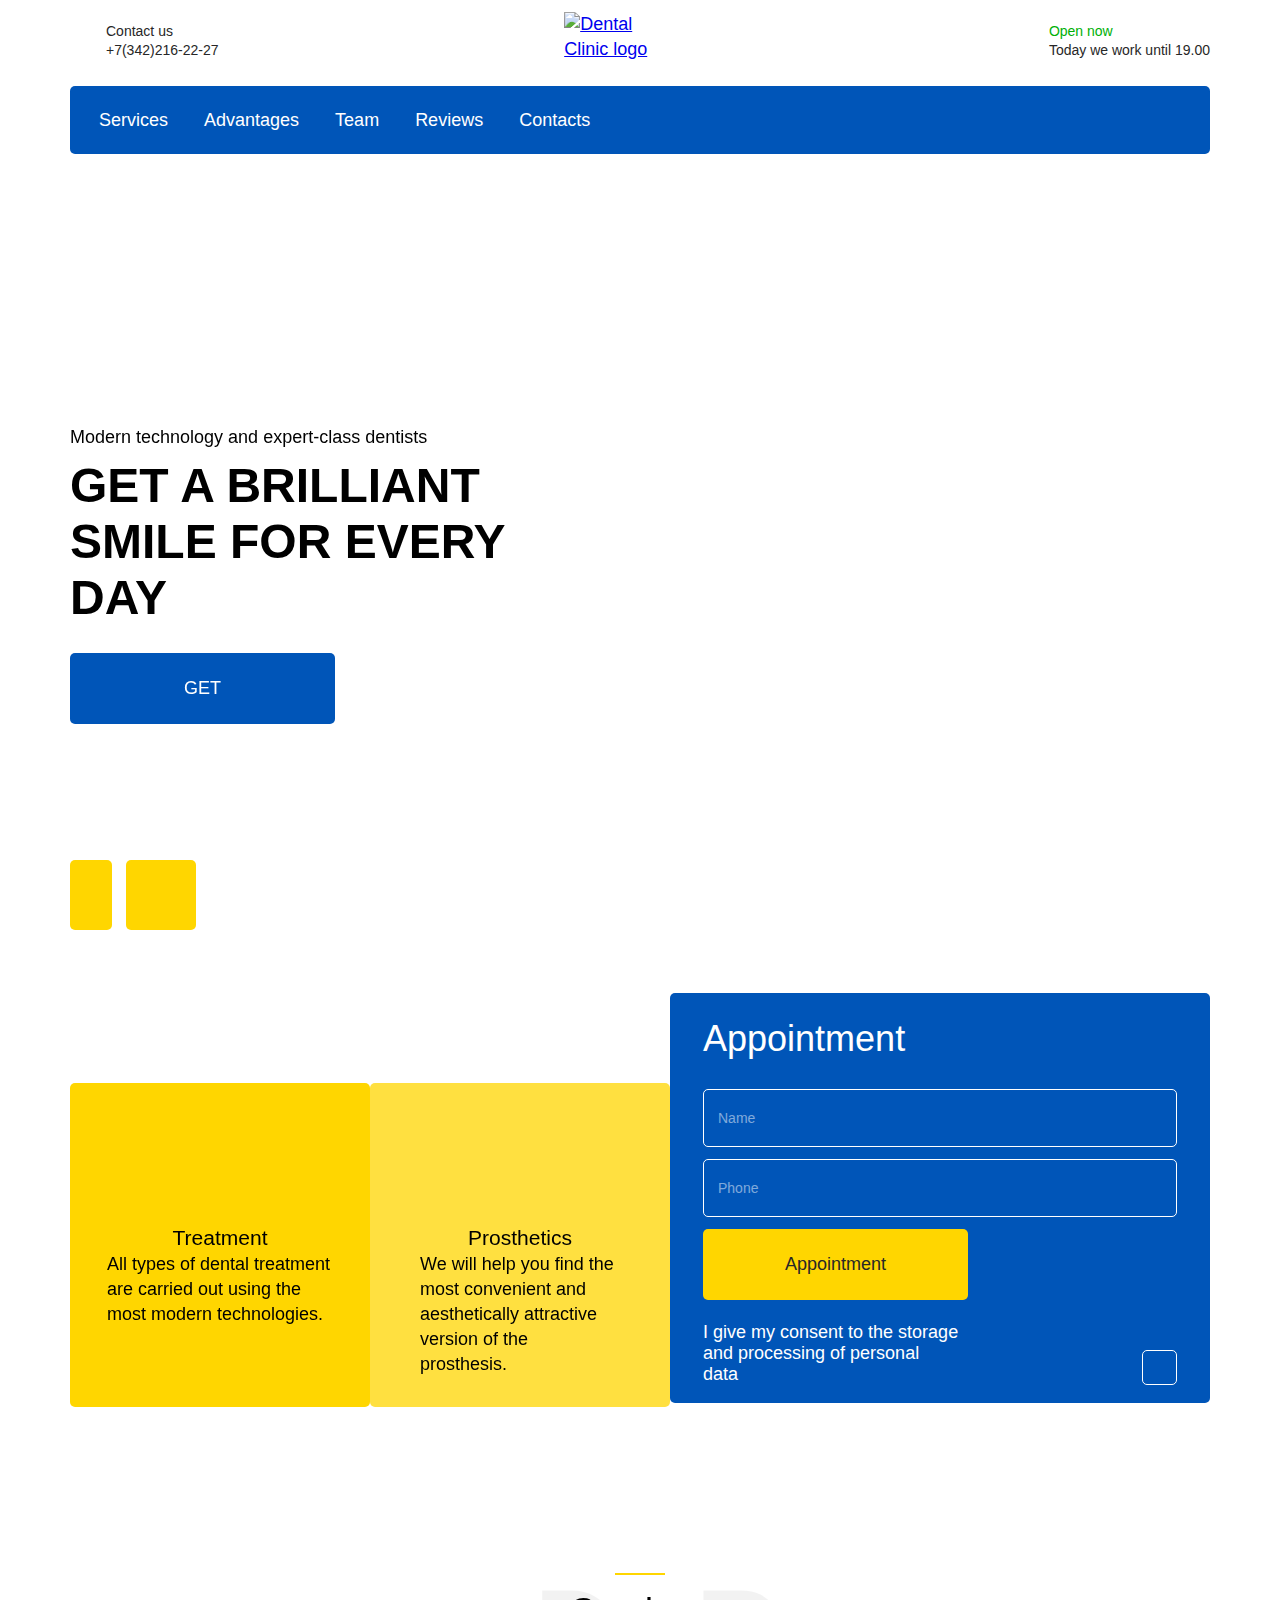
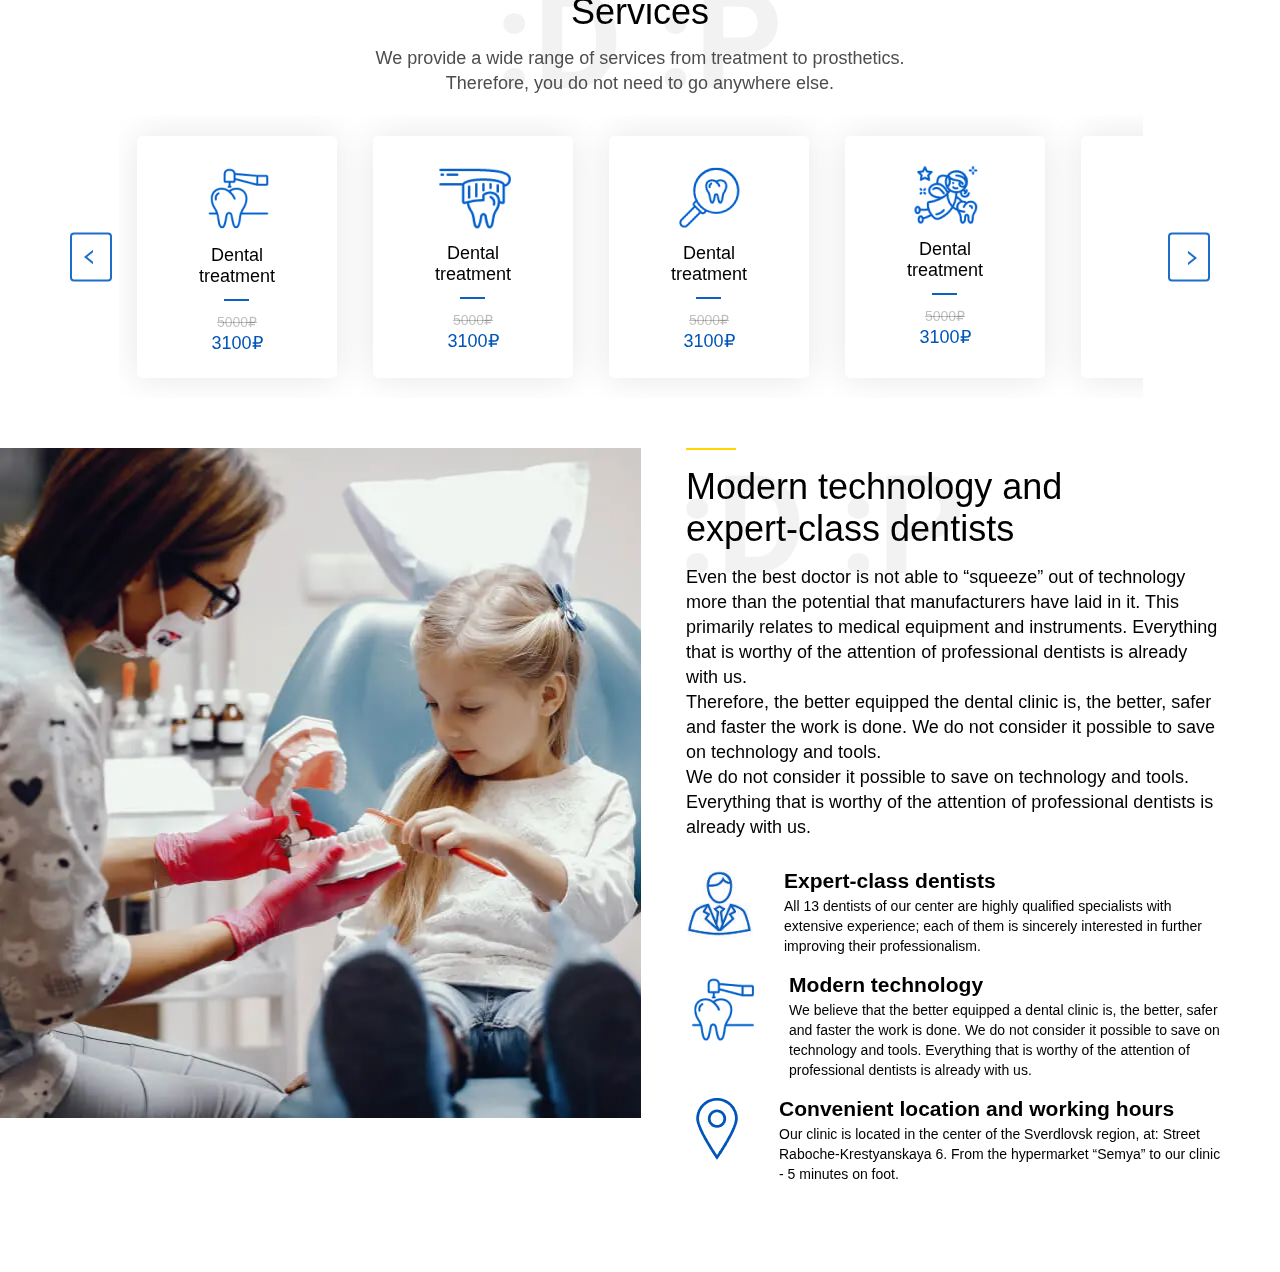
==== index.html @ b5e5c915 "Add additional styles to advantages section" ====
<!DOCTYPE html>
<html lang="en">
<head>
  <meta charset="UTF-8">
  <meta name="viewport" content="width=device-width, initial-scale=1.0">
  <title>Dental Clinic</title>
  <link rel="stylesheet" href="css/main.css">
</head>
<body>
  <h1 class="visually-hidden">Dental Clinic</h1>
  <header class="site-header">
    <div class="container site-header__container">
      <div class="site-header__container-inner">
        <div class="site-header__top">
          <a class="site-header__top-phone" href="tel:+7(342)216-22-27">
            <span class="site-header__top-phone-span">Contact us
              <span class="site-header__top-phone-number">+7(342)216-22-27</span>
            </span>
          </a>
          <a class="site-header__top-logo" href="index.html">
            <img class="site-header__top-logo-img" src="img/dental-practive-logo.png" alt="Dental Clinic logo" width="103" height="56" srcset="img/dental-practive-logo.png 1x, img/dental-practive-logo@2x.png 2x">
          </a>
          <div class="site-header__top-work">
            <span class="site-header__top-work-span">Open now
              <span class="site-header__top-work-time">Today we work until 19.00</span>
            </span>
          </div>
        </div>
        <nav class="sitenav sitenav--nojs">
          <a class="sitenav__logo" href="index.html">
            <img class="sitenav__logo-img" src="img/sitenav-logo.png" alt="Dental Clinic logo" width="140" height="21" srcset="img/sitenav-logo.png 1x, img/sitenav-logo@2x.png 2x">
          </a>
          <ul class="sitenav__list">
            <li class="sitenav__item item">
              <a class="item__link" href="#services">Services</a>
            </li>
            <li class="sitenav__item item">
              <a class="item__link" href="#advantages">Advantages</a>
            </li>
            <li class="sitenav__item item">
              <a class="item__link" href="#team">Team</a>
            </li>
            <li class="sitenav__item item">
              <a class="item__link" href="#reviews">Reviews</a>
            </li>
            <li class="sitenav__item item">
              <a class="item__link" href="#contacts">Contacts</a>
            </li>
          </ul>

          <div class="sitenav-social__links">
            <a class="sitenav-social__link" href="www.google.com" target="_blank" aria-label="VK"></a>
            <a class="sitenav-social__link" href="www.google.com" target="_blank" aria-label="Instagram"></a>
            <a class="sitenav-social__link" href="www.google.com" target="_blank" aria-label="Twitter"></a>
          </div>
          <button class="sitenav__menu-toggler" type="button" aria-label="Navigation menu toggler"></button>
        </nav>
      </div>
    </div>
  </header><!-- site-header -->

  <main class="site-main">
    <section class="corousel">
      <div class="container corousel__container">
        <h2 class="visually-hidden">Get perfect teeth caring</h2>
        <ul class="corousel__list">
          <li class="corousel__item">
            <h3 class="corousel__heading">Get a brilliant smile for every day</h3>
            <p class="corousel__text">Modern technology and expert-class dentists</p>
            <a class="button button--blue corousel__button" href="#">Get</a>
          </li>
          <li class="corousel__item">
            <h3 class="corousel__heading">Get a brilliant smile for every day</h3>
            <p class="corousel__text">Modern technology and expert-class dentists</p>
            <a class="button button--blue corousel__button" href="#">Get</a>
          </li>
          <li class="corousel__item">
            <h3 class="corousel__heading">Get a brilliant smile for every day</h3>
            <p class="corousel__text">Modern technology and expert-class dentists</p>
            <a class="button button--blue corousel__button" href="#">Get</a>
          </li>
          <li class="corousel__item">
            <h3 class="corousel__heading">Get a brilliant smile for every day</h3>
            <p class="corousel__text">Modern technology and expert-class dentists</p>
            <a class="button button--blue corousel__button" href="#">Get</a>
          </li>
          <li class="corousel__item">
            <h3 class="corousel__heading">Get a brilliant smile for every day</h3>
            <p class="corousel__text">Modern technology and expert-class dentists</p>
            <a class="button button--blue corousel__button" href="#">Get</a>
          </li>
        </ul>
        <div class="corousel__slider-buttons">
          <button class="corousel__slider-button corousel__slider-button-prev" type="button" aria-label="Previous"></button>
          <button class="corousel__slider-button corousel__slider-button-next" type="button" aria-label="Next"></button>
        </div>
      </div>
    </section>

    <section class="appointment">
      <div class="container appointment__container">
        <h2 class="visually-hidden">Dental treatment and prosthetics</h2>
        <ul class="appintement__list">
          <li class="appointment__list-item appointment__item">
            <h3 class="appointment__item-heading">Treatment</h3>
            <p class="appointment__item-text">All types of dental treatment are carried out using the most modern technologies.</p>
          </li>
          <li class="appointment__list-item appointment__item">
            <h3 class="appointment__item-heading">Prosthetics</h3>
            <p class="appointment__item-text">We will help you find the most convenient and aesthetically attractive version of the prosthesis.</p>
          </li>
        </ul>
        <form class="appointment__form" action="https://echo.htmlacademy.ru" method="GET">
          <h3 class="appointment__form-heading">Appointment</h3>
          <label class="visually-hidden" for="name-input">Your name</label>
          <input class="appointment__form-input" type="text" id="name-input" placeholder="Name" name="Name" spellcheck="false" required>

          <label class="visually-hidden" for="name-input">Your phone number</label>
          <input class="appointment__form-input" type="tel" id="phone-input" placeholder="Phone" name="Phone" spellcheck="false" pattern="[0-9]{5,10}" required>

          <label class="appointment__form-checkbox-span" for="checkbox-input" aria-label="Agreement">
            <span class="appointment__form-span">I give my consent to the storage and processing of personal data</span>
            <input class="visually-hidden appointment__form-checkbox" type="checkbox" id="checkbox-input" name="agreement" required>
            <span class="appointment__form-checkbox-style"></span>
          </label>

          <button class="button button--yellow appointment__button" type="submit" aria-label="Appointment button">Appointment</button>
        </form>
      </div>
    </section>

    <section class="services" id="services">
      <div class="container services__container">
        <h2 class="services__heading">Services</h2>
        <p class="services__description">We provide a wide range of services from treatment to prosthetics. Therefore, you do not need to go anywhere else.</p>

        <div class="services__slider">
          <ul class="services__slider-list">
            <li class="services__slider-list-item service">
              <p class="service__name">Dental treatment</p>
              <div class="service__price">
                <s class="service__price-old">5000₽</s>
                <span class="service__price-sale">3100₽</span>
              </div>
            </li>
            <li class="services__slider-list-item service">
              <p class="service__name">Dental treatment</p>
              <div class="service__price">
                <s class="service__price-old">5000₽</s>
                <span class="service__price-sale">3100₽</span>
              </div>
            </li>
            <li class="services__slider-list-item service">
              <p class="service__name">Dental treatment</p>
              <div class="service__price">
                <s class="service__price-old">5000₽</s>
                <span class="service__price-sale">3100₽</span>
              </div>
            </li>
            <li class="services__slider-list-item service">
              <p class="service__name">Dental treatment</p>
              <div class="service__price">
                <s class="service__price-old">5000₽</s>
                <span class="service__price-sale">3100₽</span>
              </div>
            </li>
            <li class="services__slider-list-item service">
              <p class="service__name">Dental treatment</p>
              <div class="service__price">
                <s class="service__price-old">5000₽</s>
                <span class="service__price-sale">3100₽</span>
              </div>
            </li>
          </ul>

          <button class="services__slider-button services__slider-button-prev" type="button" aria-label="Previous"></button>
          <button class="services__slider-button services__slider-button-next" type="button" aria-label="Next"></button>
        </div>
      </div>
    </section>

    <section class="advantages" id="advantages">
      <div class="container--big advantages__container">
        <div class="advantages__content">
          <h2 class="advantages__heading">Modern technology and expert-class dentists</h2>
          <p class="advantages__text">
            <span class="advantages__text-span">Even the best doctor is not able to “squeeze” out of technology more than the potential that manufacturers have laid in it. This primarily relates to medical equipment and instruments. Everything that is worthy of the attention of professional dentists is already with us.</span>
            <span class="advantages__text-span">Therefore, the better equipped the dental clinic is, the better, safer and faster the work is done. We do not consider it possible to save on technology and tools.</span>
            <span class="advantages__text-span">We do not consider it possible to save on technology and tools. Everything that is worthy of the attention of professional dentists is already with us.</span>
          </p>
          <ul class="advantages__list">
            <li class="advantages__list-item advantage">
              <div class="advantage__inner">
                <h3 class="advantage__heading">Expert-class dentists</h3>
                <p class="advantage__text">All 13 dentists of our center are highly qualified specialists with extensive experience; each of them is sincerely interested in further improving their professionalism.
                </p>
              </div>
            </li>
            <li class="advantages__list-item advantage">
              <div class="advantage__inner">
                <h3 class="advantage__heading">Modern technology</h3>
                <p class="advantage__text">We believe that the better equipped a dental clinic is, the better, safer and faster the work is done. We do not consider it possible to save on technology and tools. Everything that is worthy of the attention of professional dentists is already with us.
                </p>
              </div>
            </li>
            <li class="advantages__list-item advantage">
              <div class="advantage__inner">
                <h3 class="advantage__heading">Convenient location and working hours</h3>
                <p class="advantage__text">Our clinic is located in the center of the Sverdlovsk region, at: Street Raboche-Krestyanskaya 6. From the hypermarket “Semya” to our clinic - 5 minutes on foot.
                </p>
              </div>
            </li>
          </ul>
        </div>
        <picture class="advantages__picture">
          <!-- max-width 375px webp -->
          <source type="image/webp" media="(max-width:375px)" srcset="img/advantages-sm.webp 1x, img/advantages-sm@2x.webp 2x">
            <!-- max-width 375px jpg -->
            <source media="(max-width:375px)" srcset="img/advantages-sm.jpg 1x, img/advantages-sm@2x.jpg 2x">
              <!-- max-width 1024px webp -->
              <source type="image/webp" media="(max-width:1024px)" srcset="img/advantages-md.webp 1x, img/advantages-md@2x.webp 2x">
                <!-- max-width 1024px jpg -->
                <source media="(max-width:1024px)" srcset="img/advantages-md.jpg 1x, img/advantages-md@2x.jpg 2x">
                  <!-- max-width 1440px webp -->
                  <source type="image/webp" media="(max-width:1440px)" srcset="img/advantages-lg.webp 1x, img/advantages-lg@2x.webp 2x">
                    <!-- max-width 1440px jpg -->
                    <source media="(max-width:1440px)" srcset="img/advantages-lg.jpg 1x, img/advantages-lg@2x.jpg 2x">
                      <!-- default webp -->
                      <source type="image/webp" srcset="img/advantages.webp 1x, img/advantages@2x.webp">
                        <!-- default jpg -->
                        <img class="advantages__picture-img" src="img/advantages.jpg" alt="Dentist is looking girl's teeth" width="750" height="613" srcset="img/advantages.jpg 1x, img/advantages@2x.jpg 2x">
                      </picture>
                    </div>
                  </section>
                </main>

                <script src="js/main.js"></script>
              </body>
              </html>
---- css/main.css ----
/*! normalize.css v8.0.1 | MIT License | github.com/necolas/normalize.css */
/* Document
   ========================================================================== */
/**
 * 1. Correct the line height in all browsers.
 * 2. Prevent adjustments of font size after orientation changes in iOS.
 */
html {
  line-height: 1.15;
  /* 1 */
  -webkit-text-size-adjust: 100%;
  /* 2 */
}

/* Sections
   ========================================================================== */
/**
 * Remove the margin in all browsers.
 */
body {
  margin: 0;
}

/**
 * Render the `main` element consistently in IE.
 */
main {
  display: block;
}

/**
 * Correct the font size and margin on `h1` elements within `section` and
 * `article` contexts in Chrome, Firefox, and Safari.
 */
h1 {
  font-size: 2em;
  margin: 0.67em 0;
}

/* Grouping content
   ========================================================================== */
/**
 * 1. Add the correct box sizing in Firefox.
 * 2. Show the overflow in Edge and IE.
 */
hr {
  -webkit-box-sizing: content-box;
          box-sizing: content-box;
  /* 1 */
  height: 0;
  /* 1 */
  overflow: visible;
  /* 2 */
}

/**
 * 1. Correct the inheritance and scaling of font size in all browsers.
 * 2. Correct the odd `em` font sizing in all browsers.
 */
pre {
  font-family: monospace, monospace;
  /* 1 */
  font-size: 1em;
  /* 2 */
}

/* Text-level semantics
   ========================================================================== */
/**
 * Remove the gray background on active links in IE 10.
 */
a {
  background-color: transparent;
}

/**
 * 1. Remove the bottom border in Chrome 57-
 * 2. Add the correct text decoration in Chrome, Edge, IE, Opera, and Safari.
 */
abbr[title] {
  border-bottom: none;
  /* 1 */
  text-decoration: underline;
  /* 2 */
  -webkit-text-decoration: underline dotted;
          text-decoration: underline dotted;
  /* 2 */
}

/**
 * Add the correct font weight in Chrome, Edge, and Safari.
 */
b,
strong {
  font-weight: bolder;
}

/**
 * 1. Correct the inheritance and scaling of font size in all browsers.
 * 2. Correct the odd `em` font sizing in all browsers.
 */
code,
kbd,
samp {
  font-family: monospace, monospace;
  /* 1 */
  font-size: 1em;
  /* 2 */
}

/**
 * Add the correct font size in all browsers.
 */
small {
  font-size: 80%;
}

/**
 * Prevent `sub` and `sup` elements from affecting the line height in
 * all browsers.
 */
sub,
sup {
  font-size: 75%;
  line-height: 0;
  position: relative;
  vertical-align: baseline;
}

sub {
  bottom: -0.25em;
}

sup {
  top: -0.5em;
}

/* Embedded content
   ========================================================================== */
/**
 * Remove the border on images inside links in IE 10.
 */
img {
  border-style: none;
}

/* Forms
   ========================================================================== */
/**
 * 1. Change the font styles in all browsers.
 * 2. Remove the margin in Firefox and Safari.
 */
button,
input,
optgroup,
select,
textarea {
  font-family: inherit;
  /* 1 */
  font-size: 100%;
  /* 1 */
  line-height: 1.15;
  /* 1 */
  margin: 0;
  /* 2 */
}

/**
 * Show the overflow in IE.
 * 1. Show the overflow in Edge.
 */
button,
input {
  /* 1 */
  overflow: visible;
}

/**
 * Remove the inheritance of text transform in Edge, Firefox, and IE.
 * 1. Remove the inheritance of text transform in Firefox.
 */
button,
select {
  /* 1 */
  text-transform: none;
}

/**
 * Correct the inability to style clickable types in iOS and Safari.
 */
button,
[type="button"],
[type="reset"],
[type="submit"] {
  -webkit-appearance: button;
}

/**
 * Remove the inner border and padding in Firefox.
 */
button::-moz-focus-inner,
[type="button"]::-moz-focus-inner,
[type="reset"]::-moz-focus-inner,
[type="submit"]::-moz-focus-inner {
  border-style: none;
  padding: 0;
}

/**
 * Restore the focus styles unset by the previous rule.
 */
button:-moz-focusring,
[type="button"]:-moz-focusring,
[type="reset"]:-moz-focusring,
[type="submit"]:-moz-focusring {
  outline: 1px dotted ButtonText;
}

/**
 * Correct the padding in Firefox.
 */
fieldset {
  padding: 0.35em 0.75em 0.625em;
}

/**
 * 1. Correct the text wrapping in Edge and IE.
 * 2. Correct the color inheritance from `fieldset` elements in IE.
 * 3. Remove the padding so developers are not caught out when they zero out
 *    `fieldset` elements in all browsers.
 */
legend {
  -webkit-box-sizing: border-box;
          box-sizing: border-box;
  /* 1 */
  color: inherit;
  /* 2 */
  display: table;
  /* 1 */
  max-width: 100%;
  /* 1 */
  padding: 0;
  /* 3 */
  white-space: normal;
  /* 1 */
}

/**
 * Add the correct vertical alignment in Chrome, Firefox, and Opera.
 */
progress {
  vertical-align: baseline;
}

/**
 * Remove the default vertical scrollbar in IE 10+.
 */
textarea {
  overflow: auto;
}

/**
 * 1. Add the correct box sizing in IE 10.
 * 2. Remove the padding in IE 10.
 */
[type="checkbox"],
[type="radio"] {
  -webkit-box-sizing: border-box;
          box-sizing: border-box;
  /* 1 */
  padding: 0;
  /* 2 */
}

/**
 * Correct the cursor style of increment and decrement buttons in Chrome.
 */
[type="number"]::-webkit-inner-spin-button,
[type="number"]::-webkit-outer-spin-button {
  height: auto;
}

/**
 * 1. Correct the odd appearance in Chrome and Safari.
 * 2. Correct the outline style in Safari.
 */
[type="search"] {
  -webkit-appearance: textfield;
  /* 1 */
  outline-offset: -2px;
  /* 2 */
}

/**
 * Remove the inner padding in Chrome and Safari on macOS.
 */
[type="search"]::-webkit-search-decoration {
  -webkit-appearance: none;
}

/**
 * 1. Correct the inability to style clickable types in iOS and Safari.
 * 2. Change font properties to `inherit` in Safari.
 */
::-webkit-file-upload-button {
  -webkit-appearance: button;
  /* 1 */
  font: inherit;
  /* 2 */
}

/* Interactive
   ========================================================================== */
/*
 * Add the correct display in Edge, IE 10+, and Firefox.
 */
details {
  display: block;
}

/*
 * Add the correct display in all browsers.
 */
summary {
  display: list-item;
}

/* Misc
   ========================================================================== */
/**
 * Add the correct display in IE 10+.
 */
template {
  display: none;
}

/**
 * Add the correct display in IE 10.
 */
[hidden] {
  display: none;
}

@font-face {
  font-family: "Roboto";
  src: url("../fonts/Roboto-Light.woff2") format("woff2"), url("../fonts/Roboto-Light.woff") format("woff");
  font-weight: 300;
  font-style: normal;
  font-display: swap;
}

@font-face {
  font-family: "Roboto";
  src: url("../fonts/Roboto-LightItalic.woff2") format("woff2"), url("../fonts/Roboto-LightItalic.woff") format("woff");
  font-weight: 300;
  font-style: italic;
  font-display: swap;
}

@font-face {
  font-family: "Roboto";
  src: url("../fonts/Roboto-Medium.woff2") format("woff2"), url("../fonts/Roboto-Medium.woff") format("woff");
  font-weight: 500;
  font-style: normal;
  font-display: swap;
}

@font-face {
  font-family: "Roboto";
  src: url("../fonts/Roboto-MediumItalic.woff2") format("woff2"), url("../fonts/Roboto-MediumItalic.woff") format("woff");
  font-weight: 500;
  font-style: italic;
  font-display: swap;
}

@font-face {
  font-family: "Roboto";
  src: url("../fonts/Roboto-Regular.woff2") format("woff2"), url("../fonts/Roboto-Regular.woff") format("woff");
  font-weight: normal;
  font-style: normal;
  font-display: swap;
}

@font-face {
  font-family: "Roboto";
  src: url("../fonts/Roboto-Italic.woff2") format("woff2"), url("../fonts/Roboto-Italic.woff") format("woff");
  font-weight: normal;
  font-style: italic;
  font-display: swap;
}

@font-face {
  font-family: "Roboto";
  src: url("../fonts/Roboto-Bold.woff2") format("woff2"), url("../fonts/Roboto-Bold.woff") format("woff");
  font-weight: bold;
  font-style: normal;
  font-display: swap;
}

@font-face {
  font-family: "Roboto";
  src: url("../fonts/Roboto-BoldItalic.woff2") format("woff2"), url("../fonts/Roboto-BoldItalic.woff") format("woff");
  font-weight: bold;
  font-style: italic;
  font-display: swap;
}

html {
  -webkit-box-sizing: border-box;
          box-sizing: border-box;
  height: 100%;
  scroll-behavior: smooth;
}

*, *::before, *::after {
  -webkit-box-sizing: inherit;
          box-sizing: inherit;
}

body {
  display: -webkit-box;
  display: -ms-flexbox;
  display: flex;
  -webkit-box-orient: vertical;
  -webkit-box-direction: normal;
      -ms-flex-direction: column;
          flex-direction: column;
  height: 100%;
  padding: 0;
  margin: 0;
  font-family: "Roboto", "Arial", sans-serif;
  font-size: 18px;
  line-height: 25px;
  background-color: #ffffff;
  padding-top: 120px;
}

img {
  max-width: 100%;
  height: auto;
}

@media only screen and (max-width: 1024px) {
  body {
    padding-top: 68px;
  }
}

.visually-hidden {
  position: absolute;
  width: 1px;
  height: 1px;
  margin: -1px;
  border: 0;
  padding: 0;
  clip: rect(0 0 0 0);
  overflow: hidden;
}

.container {
  max-width: 1180px;
  padding-left: 20px;
  padding-right: 20px;
  margin-left: auto;
  margin-right: auto;
}

.container--big {
  max-width: 1440px;
}

.button {
  max-width: 265px;
  width: 100%;
  display: block;
  text-align: center;
  text-transform: uppercase;
  font-size: 18px;
  line-height: 21px;
  padding: 25px 32px;
  border: none;
  background-color: transparent;
  border-radius: 5px;
  text-decoration: none;
  cursor: pointer;
  overflow: hidden;
  white-space: nowrap;
  text-overflow: ellipsis;
}

.button--smaller {
  max-width: 230px;
}

.button--blue {
  color: #ffffff;
  background-color: #0055B8;
  -webkit-transition: opacity 0.3s ease;
  transition: opacity 0.3s ease;
}

.button--blue:hover,
.button--yellow:hover {
  opacity: 0.8;
}

.button--blue:active,
.button--yellow:avtive {
  opacity: 0.6;
}

.button--yellow {
  background-color: #FFD600;
  color: #272727;
  text-transform: capitalize;
  -webkit-transition: opacity 0.3s ease;
  transition: opacity 0.3s ease;
}

.site-header {
  background-color: #fff;
  color: #272727;
  position: fixed;
  z-index: 10;
  width: 100%;
  top: 0;
  left: 0;
}

.site-header__container-inner {
  position: relative;
  z-index: 1;
  padding-bottom: 52px;
  padding-top: 12px;
}

.site-header__top {
  display: -webkit-box;
  display: -ms-flexbox;
  display: flex;
  -webkit-box-align: center;
      -ms-flex-align: center;
          align-items: center;
  -webkit-box-pack: justify;
      -ms-flex-pack: justify;
          justify-content: space-between;
}

.site-header__top-phone,
.site-header__top-work {
  display: -webkit-box;
  display: -ms-flexbox;
  display: flex;
  -webkit-box-align: center;
      -ms-flex-align: center;
          align-items: center;
  text-decoration: none;
  color: #272727;
  font-size: 14px;
  line-height: 16px;
}

.site-header__top-phone,
.site-header__top-logo {
  -webkit-transition: opacity 0.3s ease;
  transition: opacity 0.3s ease;
}

.site-header__top-phone:hover,
.site-header__top-logo:hover {
  opacity: 0.8;
}

.site-header__top-phone:active,
.site-header__top-logo:active {
  opacity: 0.6;
}

.site-header__top-phone::before,
.site-header__top-work::before {
  display: inline-block;
  vertical-align: middle;
  width: 29px;
  height: 29px;
  background-image: url("../../img/phone.png");
  background-repeat: no-repeat;
  background-size: contain;
  background-position: center center;
  margin-right: 7px;
  content: "";
}

.site-header__top-phone-span,
.site-header__top-work-span {
  display: -webkit-box;
  display: -ms-flexbox;
  display: flex;
  -webkit-box-orient: vertical;
  -webkit-box-direction: normal;
      -ms-flex-direction: column;
          flex-direction: column;
  font-weight: 500;
}

.site-header__top-phone-number,
.site-header__top-work-time {
  font-weight: 300;
  margin-top: 3px;
  color: #272727;
}

.site-header__top-logo-img {
  display: block;
  width: 103px;
  height: 56px;
}

.site-header__top-work::before {
  background-image: url("../../img/clock.png");
}

.site-header__top-work-span {
  color: #00B007;
}

@media only screen and (-webkit-min-device-pixel-ratio: 2), only screen and (min--moz-device-pixel-ratio: 2), only screen and (min-device-pixel-ratio: 2), only screen and (min-resolution: 192dpi), only screen and (min-resolution: 2dppx) {
  .site-header__top-phone::before {
    background-image: url("../../img/phone@2x.png");
  }
  .site-header__top-work::before {
    background-image: url("../../img/clock@2x.png");
  }
}

@media only screen and (max-width: 1024px) {
  .site-header__container-inner {
    padding: 0;
    margin-left: -20px;
    margin-right: -20px;
  }
  .site-header__top {
    display: none;
  }
}

.sitenav {
  display: -webkit-box;
  display: -ms-flexbox;
  display: flex;
  -webkit-box-align: center;
      -ms-flex-align: center;
          align-items: center;
  -webkit-box-pack: justify;
      -ms-flex-pack: justify;
          justify-content: space-between;
  width: 100%;
  position: absolute;
  z-index: 1;
  bottom: 0;
  left: 0;
  -webkit-transform: translateY(50%);
          transform: translateY(50%);
  background-color: #0055B8;
  border-radius: 5px;
  padding: 20px 33px 20px 0;
}

.sitenav__logo {
  display: none;
  -ms-flex-negative: 0;
      flex-shrink: 0;
}

.sitenav__logo-img {
  display: block;
  width: 140px;
  height: auto;
}

.sitenav__list {
  padding: 0;
  margin: 0;
  list-style-type: none;
  display: -webkit-box;
  display: -ms-flexbox;
  display: flex;
  -webkit-box-align: center;
      -ms-flex-align: center;
          align-items: center;
  margin-left: 11px;
  margin-right: 11px;
}

.sitenav__item {
  margin-left: 18px;
  margin-right: 18px;
}

.item__link {
  display: inline-block;
  vertical-align: baseline;
  text-decoration: none;
  color: #ffffff;
  line-height: 21px;
  -webkit-transition: color 0.3s ease, opacity 0.3s ease;
  transition: color 0.3s ease, opacity 0.3s ease;
}

.sitenav__item:hover .item__link {
  color: #FFD600;
}

.sitenav__item:active .item__link {
  opacity: 0.6;
}

.sitenav-social__links {
  display: -webkit-box;
  display: -ms-flexbox;
  display: flex;
  -webkit-box-align: center;
      -ms-flex-align: center;
          align-items: center;
}

.sitenav-social__link {
  display: block;
  width: 28px;
  height: 28px;
  background-repeat: no-repeat;
  background-position: center center;
  -webkit-transition: opacity 0.3s ease;
  transition: opacity 0.3s ease;
}

.sitenav-social__link:nth-of-type(1) {
  background-image: url("../../img/vk.png");
  background-size: contain;
}

.sitenav-social__link:nth-of-type(2) {
  background-image: url("../../img/instagram.png");
  background-size: 16px;
  margin-left: 13px;
}

.sitenav-social__link:nth-of-type(3) {
  background-image: url("../../img/twitter.png");
  background-size: 18px;
  margin-left: 12px;
}

.sitenav-social__link:hover {
  opacity: 0.8;
}

.sitenav-social__link:active {
  opacity: 0.6;
}

.sitenav__menu-toggler {
  display: none;
}

@media only screen and (-webkit-min-device-pixel-ratio: 2), only screen and (min--moz-device-pixel-ratio: 2), only screen and (min-device-pixel-ratio: 2), only screen and (min-resolution: 192dpi), only screen and (min-resolution: 2dppx) {
  .sitenav-social__link:nth-of-type(1) {
    background-image: url("../../img/vk@2x.png");
  }
  .sitenav-social__link:nth-of-type(2) {
    background-image: url("../../img/instagram@2x.png");
  }
  .sitenav-social__link:nth-of-type(3) {
    background-image: url("../../img/twitter@2x.png");
  }
  .sitenav__menu-toggler {
    background-image: url("../../img/gamburger@2x.png");
  }
  .sitenav--open .sitenav__menu-toggler {
    background-image: url("../../img/close@2x.png");
  }
}

@media only screen and (max-width: 1024px) {
  .sitenav {
    position: relative;
    top: 0;
    -webkit-transform: none;
            transform: none;
    border-radius: 0;
    padding-left: 22px;
    padding-right: 30px;
  }
  .sitenav__logo {
    display: block;
  }
}

@media only screen and (max-width: 865px) {
  .sitenav {
    padding-top: 25px;
    padding-bottom: 25px;
  }
  .sitenav--open {
    position: relative;
    z-index: 1;
  }
  .sitenav__list,
  .sitenav-social__links {
    display: none;
  }
  .sitenav--open .sitenav__list {
    display: block;
    position: absolute;
    z-index: 1;
    left: 0;
    top: 100%;
    background-color: #0055B8;
    width: 100%;
    margin-left: 0;
    text-align: center;
    padding-bottom: 117px;
  }
  .sitenav--nojs .sitenav__list {
    display: -webkit-box;
    display: -ms-flexbox;
    display: flex;
    -ms-flex-wrap: wrap;
        flex-wrap: wrap;
    -webkit-box-pack: center;
        -ms-flex-pack: center;
            justify-content: center;
    position: relative;
    z-index: 1;
  }
  .sitenav--open .sitenav__item {
    margin: 0;
  }
  .sitenav--nojs .sitenav__item {
    text-align: center;
  }
  .sitenav--open .item__link {
    display: block;
    padding-top: 23px;
    padding-bottom: 23px;
    color: #FFD600;
    border: 1px solid #FFD600;
    text-transform: uppercase;
    -webkit-transition: color 0.3s ease, background-color 0.3s ease;
    transition: color 0.3s ease, background-color 0.3s ease;
  }
  .sitenav--open .item:active .item__link {
    color: #0055B8;
    background-color: #FFD600;
  }
  .sitenav__menu-toggler {
    display: block;
    width: 25px;
    height: 21px;
    border: none;
    outline: none;
    background-color: transparent;
    background-image: url("../../img/gamburger.png");
    background-repeat: no-repeat;
    background-size: contain;
    background-position: center center;
  }
  .sitenav--open .sitenav__menu-toggler {
    background-image: url("../../img/close.png");
    background-size: 22px 20px;
  }
  .sitenav--nojs .sitenav__menu-toggler {
    display: none;
  }
  .sitenav--open .sitenav-social__links {
    width: 100%;
    display: -webkit-box;
    display: -ms-flexbox;
    display: flex;
    -webkit-box-pack: center;
        -ms-flex-pack: center;
            justify-content: center;
    -webkit-box-align: center;
        -ms-flex-align: center;
            align-items: center;
    position: absolute;
    z-index: 2;
    bottom: -436px;
    left: 0;
    background-color: #0055B8;
  }
  .sitenav--nojs .sitenav-social__links {
    display: -webkit-box;
    display: -ms-flexbox;
    display: flex;
  }
}

@media only screen and (max-width: 470px) {
  .sitenav--nojs .sitenav__list {
    -webkit-box-orient: vertical;
    -webkit-box-direction: normal;
        -ms-flex-direction: column;
            flex-direction: column;
  }
  .sitenav--nojs .sitenav-social__links {
    -webkit-box-orient: vertical;
    -webkit-box-direction: normal;
        -ms-flex-direction: column;
            flex-direction: column;
  }
  .sitenav--nojs .sitenav-social__link:nth-of-type(2),
  .sitenav--nojs .sitenav-social__link:nth-of-type(3) {
    margin-left: 0;
  }
}

.site-main {
  -webkit-box-flex: 1;
      -ms-flex-positive: 1;
          flex-grow: 1;
}

.corousel {
  padding-top: 307px;
  padding-bottom: 147px;
  background-image: url("../../img/woman-smiling.jpg");
  background-repeat: no-repeat;
  background-size: cover;
  background-position: center center;
}

.corousel__container {
  display: -webkit-box;
  display: -ms-flexbox;
  display: flex;
  -webkit-box-orient: vertical;
  -webkit-box-direction: normal;
      -ms-flex-direction: column;
          flex-direction: column;
}

.corousel__list {
  padding: 0;
  margin: 0;
  list-style-type: none;
  display: -webkit-box;
  display: -ms-flexbox;
  display: flex;
  overflow: hidden;
}

.corousel__item {
  display: -webkit-box;
  display: -ms-flexbox;
  display: flex;
  -webkit-box-orient: vertical;
  -webkit-box-direction: normal;
      -ms-flex-direction: column;
          flex-direction: column;
  width: 100vw;
  -ms-flex-negative: 0;
      flex-shrink: 0;
  padding-bottom: 136px;
}

.corousel__text {
  -webkit-box-ordinal-group: 0;
      -ms-flex-order: -1;
          order: -1;
  margin-top: 0;
  margin-bottom: 10px;
  line-height: 21px;
}

.corousel__heading {
  max-width: 543px;
  font-size: 48px;
  line-height: 56px;
  text-transform: uppercase;
  margin-top: 0;
  margin-bottom: 27px;
}

.corousel__slider-button {
  display: inline-block;
  vertical-align: baseline;
  height: 70px;
  background-color: transparent;
  border: none;
  background-color: #FFD600;
  border-radius: 5px;
  background-repeat: no-repeat;
  background-size: contain;
  background-position: center center;
  -webkit-transition: opacity 0.3s ease;
  transition: opacity 0.3s ease;
}

.corousel__slider-button:hover {
  opacity: 0.8;
}

.corousel__slider-button:active {
  opacity: 0.6;
}

.corousel__slider-button-next {
  width: 70px;
  background-image: url("../../img/btn-next.png");
}

.corousel__slider-button-prev {
  width: 42px;
  margin-right: 9px;
  background-image: url("../../img/btn-prev.png");
}

@media only screen and (-webkit-min-device-pixel-ratio: 2), only screen and (min--moz-device-pixel-ratio: 2), only screen and (min-device-pixel-ratio: 2), only screen and (min-resolution: 192dpi), only screen and (min-resolution: 2dppx) {
  .corousel {
    background-image: url("../../img/woman-smiling@2x.jpg");
  }
  .corousel__slider-button-prev {
    background-image: url("../../img/btn-prev@2x.png");
  }
  .corousel__slider-button-next {
    background-image: url("../../img/btn-next@2x.png");
  }
}

@media only screen and (max-width: 865px) {
  .corousel {
    background-position: center right calc(50% + 100px);
  }
  .corousel__heading {
    max-width: 400px;
    font-size: 35px;
    line-height: 40px;
  }
}

@media only screen and (max-width: 800px) {
  .corousel {
    background-position: center right calc(50% + 50px);
  }
}

@media only screen and (max-width: 690px) {
  .corousel {
    background-image: url("../../img/woman-smiling-small.png");
    padding-top: 531px;
    padding-bottom: 0;
    background-position: center center;
  }
  .corousel__list {
    margin-left: -20px;
    margin-right: -20px;
  }
  .corousel__item {
    background-color: #fff;
    padding-top: 21px;
    padding-bottom: 25px;
  }
  .corousel__heading {
    max-width: 333px;
    text-align: center;
    font-size: 30px;
    line-height: 35px;
    margin-left: auto;
    margin-right: auto;
    margin-bottom: 0;
  }
  .corousel__text {
    max-width: 227px;
    text-align: center;
    line-height: 25px;
    margin-left: auto;
    margin-right: auto;
  }
  .corousel__button {
    display: none;
  }
  .corousel__slider-buttons {
    -webkit-box-ordinal-group: 0;
        -ms-flex-order: -1;
            order: -1;
  }
}

.appointment__container {
  display: -webkit-box;
  display: -ms-flexbox;
  display: flex;
  -webkit-box-align: start;
      -ms-flex-align: start;
          align-items: start;
  padding-bottom: 70px;
}

.appintement__list {
  display: -webkit-box;
  display: -ms-flexbox;
  display: flex;
  padding: 0;
  margin: 0;
  list-style-type: none;
}

.appointment__list-item {
  width: 300px;
}

.appointment__item {
  display: -webkit-box;
  display: -ms-flexbox;
  display: flex;
  -webkit-box-orient: vertical;
  -webkit-box-direction: normal;
      -ms-flex-direction: column;
          flex-direction: column;
  -webkit-box-align: center;
      -ms-flex-align: center;
          align-items: center;
  padding: 39px 37px 30px;
  border-radius: 5px;
  font-weight: 300;
  -ms-flex-negative: 0;
      flex-shrink: 0;
  background-color: #FFD600;
}

.appointment__item:last-child {
  padding: 39px 50px 30px;
  background-color: #FFE040;
}

.appointment__item::before {
  display: inline-block;
  vertical-align: middle;
  width: 87px;
  height: 87px;
  background-repeat: no-repeat;
  background-size: contain;
  background-position: center center;
  mix-blend-mode: multiply;
  margin-bottom: 18px;
  content: "";
}

.appointment__item:nth-child(1)::before {
  background-image: url("../../img/treatment.png");
}

.appointment__item:nth-child(2)::before {
  background-image: url("../../img/prosthetics.png");
}

.appointment__item-heading {
  font-weight: 400;
  line-height: 21px;
  text-align: center;
  margin-top: 0;
  margin-bottom: 4px;
}

.appointment__item-text {
  margin: 0;
}

.appointment__form {
  position: relative;
  max-width: 540px;
  top: -90px;
  width: 100%;
  display: -webkit-box;
  display: -ms-flexbox;
  display: flex;
  -webkit-box-orient: vertical;
  -webkit-box-direction: normal;
      -ms-flex-direction: column;
          flex-direction: column;
  background-color: #0055B8;
  color: #ffffff;
  padding: 25px 33px 18px;
  border-radius: 5px;
}

.appointment__form-heading {
  font-weight: 500;
  font-size: 36px;
  line-height: 42px;
  margin-top: 0;
  margin-bottom: 29px;
}

.appointment__form-input {
  background: none;
  border: 1px solid #ffffff;
  border-radius: 5px;
  font-weight: 300;
  font-size: 14px;
  line-height: 16px;
  color: #222222;
  padding: 20px 14px;
  margin-bottom: 12px;
}

.appointment__form-input::-webkit-input-placeholder,
.appointment__form-input:focus::-webkit-input-placeholder {
  color: rgba(255, 255, 255, 0.5);
}

.appointment__form-input:-ms-input-placeholder,
.appointment__form-input:focus:-ms-input-placeholder {
  color: rgba(255, 255, 255, 0.5);
}

.appointment__form-input::-ms-input-placeholder,
.appointment__form-input:focus::-ms-input-placeholder {
  color: rgba(255, 255, 255, 0.5);
}

.appointment__form-input::placeholder,
.appointment__form-input:focus::placeholder {
  color: rgba(255, 255, 255, 0.5);
}

.appointment__form-input:not(:placeholder-shown),
.appointment__form-input:focus {
  background-color: #fff;
  border: 1px solid #0055B8;
}

.appointment__form-checkbox-span {
  display: -webkit-box;
  display: -ms-flexbox;
  display: flex;
  -webkit-box-align: end;
      -ms-flex-align: end;
          align-items: flex-end;
  -webkit-box-pack: justify;
      -ms-flex-pack: justify;
          justify-content: space-between;
  -webkit-box-ordinal-group: 2;
      -ms-flex-order: 1;
          order: 1;
}

.appointment__form-span {
  max-width: 256px;
  width: 100%;
  font-weight: 300;
  line-height: 21px;
}

.appointment__form-checkbox-style {
  display: block;
  width: 35px;
  height: 35px;
  border: 1px solid #FFFFFF;
  border-radius: 5px;
  background-size: 24px 17px;
  background-position: center center;
  background-repeat: no-repeat;
}

.appointment__form-checkbox:checked + .appointment__form-checkbox-style {
  background-image: url("../../img/check.svg");
}

.appointment__button {
  margin-bottom: 22px;
}

@media only screen and (-webkit-min-device-pixel-ratio: 2), only screen and (min--moz-device-pixel-ratio: 2), only screen and (min-device-pixel-ratio: 2), only screen and (min-resolution: 192dpi), only screen and (min-resolution: 2dppx) {
  .appointment__item:nth-child(1)::before {
    background-image: url("../../img/treatment@2x.png");
  }
  .appointment__item:nth-child(2)::before {
    background-image: url("../../img/prosthetics@2x.png");
  }
}

@media only screen and (max-width: 1024px) {
  .appointment__container {
    padding: 0;
  }
}

@media only screen and (max-width: 1000px) {
  .appointment__list-item {
    width: 270px;
  }
  .appointment__form {
    top: -64px;
  }
}

@media only screen and (max-width: 900px) {
  .appointment__container {
    -webkit-box-pack: center;
        -ms-flex-pack: center;
            justify-content: center;
  }
  .appointment__item:first-child {
    display: none;
  }
}

@media only screen and (max-width: 690px) {
  .appointment__container {
    padding-bottom: 70px;
  }
  .appointment__list,
  .appointment__item:last-child {
    display: none;
  }
  .appointment__form {
    top: 0;
  }
}

.services__container {
  padding-top: 10px;
  padding-bottom: 50px;
  background-image: url("../../img/section-logo.svg");
  background-repeat: no-repeat;
  background-size: 275px auto;
  background-position: top 27px center;
}

.services__heading::before {
  display: block;
  width: 50px;
  height: 2px;
  background-color: #FFD600;
  content: "";
  margin-bottom: 16px;
}

.services__heading {
  display: -webkit-box;
  display: -ms-flexbox;
  display: flex;
  -webkit-box-orient: vertical;
  -webkit-box-direction: normal;
      -ms-flex-direction: column;
          flex-direction: column;
  -webkit-box-align: center;
      -ms-flex-align: center;
          align-items: center;
  -webkit-box-pack: center;
      -ms-flex-pack: center;
          justify-content: center;
  font-weight: 500;
  font-size: 36px;
  line-height: 42px;
  margin-top: 0;
  margin-bottom: 13px;
}

.services__description {
  max-width: 600px;
  margin: 0 auto 20px;
  color: #4D4D4D;
  text-align: center;
  font-weight: 300;
}

.services__slider {
  position: relative;
  z-index: 1;
  padding-left: 49px;
  padding-right: 67px;
}

.services__slider-list {
  padding: 0;
  margin: 0;
  list-style-type: none;
  display: -webkit-box;
  display: -ms-flexbox;
  display: flex;
  overflow: hidden;
  padding: 20px 0;
}

.services__slider-list-item {
  width: 200px;
  border-radius: 5px;
  text-align: center;
  -webkit-box-shadow: 0px 0px 35px rgba(0, 0, 0, 0.1);
          box-shadow: 0px 0px 35px rgba(0, 0, 0, 0.1);
  margin-left: 18px;
  margin-right: 18px;
}

.service {
  display: -webkit-box;
  display: -ms-flexbox;
  display: flex;
  -webkit-box-orient: vertical;
  -webkit-box-direction: normal;
      -ms-flex-direction: column;
          flex-direction: column;
  -webkit-box-align: center;
      -ms-flex-align: center;
          align-items: center;
  -ms-flex-negative: 0;
      flex-shrink: 0;
  padding: 28px 52px 24px;
  background-color: #ffffff;
}

.service::before {
  display: block;
  background-size: contain;
  background-repeat: no-repeat;
  background-position: center center;
  content: "";
}

.services__slider-list-item:nth-child(1)::before {
  width: 69px;
  height: 68px;
  margin-bottom: 13px;
  background-image: url("../../img/dental-treatment.png");
}

.services__slider-list-item:nth-child(2)::before {
  width: 77px;
  height: 66px;
  margin-bottom: 13px;
  background-image: url("../../img/hygiene.png");
}

.services__slider-list-item:nth-child(3)::before {
  width: 66px;
  height: 66px;
  margin-bottom: 13px;
  background-image: url("../../img/diagnostics.png");
}

.services__slider-list-item:nth-child(4)::before {
  width: 73px;
  height: 62px;
  margin-bottom: 13px;
  background-image: url("../../img/children-denistry.png");
}

.services__slider-list-item:nth-child(5)::before {
  width: 69px;
  height: 68px;
  margin-bottom: 13px;
  background-image: url("../../img/dental-treatment.png");
}

.service__name {
  line-height: 21px;
  margin-top: 0;
  margin-bottom: 12px;
}

.service__price {
  display: -webkit-box;
  display: -ms-flexbox;
  display: flex;
  -webkit-box-align: center;
      -ms-flex-align: center;
          align-items: center;
  -webkit-box-orient: vertical;
  -webkit-box-direction: normal;
      -ms-flex-direction: column;
          flex-direction: column;
  font-weight: 500;
}

.service__price::before {
  display: block;
  width: 25px;
  height: 2px;
  background-color: #0A60C3;
  content: "";
  margin-bottom: 13px;
}

.service__price-old {
  font-size: 14px;
  line-height: 16px;
  color: rgba(0, 0, 0, 0.25);
  margin-bottom: 3px;
}

.service__price-sale {
  line-height: 21px;
  color: #0055B8;
}

.services__slider-button {
  position: absolute;
  z-index: 1;
  top: 50%;
  -webkit-transform: translateY(-50%);
          transform: translateY(-50%);
  width: 42px;
  height: 49px;
  border: none;
  background: none;
  outline: none;
  border: 2px solid #1D6ECB;
  background-color: #ffffff;
  border-radius: 4px;
  background-repeat: no-repeat;
  background-size: 15px 34px;
  background-position: center center;
  -webkit-transition: opacity 0.3s ease, -webkit-box-shadow 0.3s ease;
  transition: opacity 0.3s ease, -webkit-box-shadow 0.3s ease;
  transition: opacity 0.3s ease, box-shadow 0.3s ease;
  transition: opacity 0.3s ease, box-shadow 0.3s ease, -webkit-box-shadow 0.3s ease;
}

.services__slider-button:hover,
.services__slider-button:focus {
  -webkit-box-shadow: 0 4px 4px rgba(0, 0, 0, 0.25);
          box-shadow: 0 4px 4px rgba(0, 0, 0, 0.25);
}

.services__slider-button:active {
  opacity: 0.6;
}

.services__slider-button-prev {
  left: 0;
  background-image: url("../img/arrow-left.svg");
}

.services__slider-button-next {
  right: 0;
  background-image: url("../img/arrow-right.svg");
}

@media only screen and (-webkit-min-device-pixel-ratio: 2), only screen and (min--moz-device-pixel-ratio: 2), only screen and (min-device-pixel-ratio: 2), only screen and (min-resolution: 192dpi), only screen and (min-resolution: 2dppx) {
  .services__slider-list-item:nth-child(1)::before {
    width: 138px;
    height: 136x;
    background-image: url("../../img/dental-treatment@2x.png");
  }
  .services__slider-list-item:nth-child(2)::before {
    width: 154px;
    height: 132px;
    background-image: url("../../img/hygiene@2x.png");
  }
  .services__slider-list-item:nth-child(3)::before {
    width: 132px;
    height: 132px;
    background-image: url("../../img/diagnostics@2x.png");
  }
  .services__slider-list-item:nth-child(4)::before {
    width: 146px;
    height: 124px;
    background-image: url("../../img/children-denistry@2x.png");
  }
  .services__slider-list-item:nth-child(5)::before {
    width: 138px;
    height: 136px;
    background-image: url("../../img/dental-treatment@2x.png");
  }
}

@media only screen and (max-width: 984px) {
  .services__slider {
    padding-left: 89px;
    padding-right: 107px;
  }
}

@media only screen and (max-width: 470px) {
  .services__container {
    padding-left: 37px;
    padding-right: 37px;
  }
  .services__slider {
    padding: 0;
  }
  .services__slider-button {
    display: none;
  }
}

.advantages__container {
  display: -webkit-box;
  display: -ms-flexbox;
  display: flex;
  -webkit-box-pack: justify;
      -ms-flex-pack: justify;
          justify-content: space-between;
  padding-bottom: 70px;
  padding-right: 52px;
}

.advantages__picture {
  -webkit-box-ordinal-group: 0;
      -ms-flex-order: -1;
          order: -1;
  -ms-flex-negative: 0;
      flex-shrink: 0;
}

.advantages__picture-img {
  display: block;
  width: 750px;
  height: 613px;
  margin-right: 12px;
}

.advantages__content {
  background-image: url("../../img/section-logo.svg");
  background-repeat: no-repeat;
  background-size: 275px auto;
  background-position: top 27px left;
}

.advantages__heading {
  max-width: 385px;
  font-weight: 500;
  font-size: 36px;
  line-height: 42px;
  margin-top: 0;
  margin-bottom: 15px;
}

.advantages__heading::before {
  display: block;
  width: 50px;
  height: 2px;
  background-color: #FFD600;
  content: "";
  margin-bottom: 16px;
}

.advantages__text {
  max-width: 534px;
  font-weight: 300;
  margin-top: 0;
  margin-bottom: 30px;
}

.advantages__text-span {
  display: block;
}

.advantages__list {
  max-width: 542px;
  display: -webkit-box;
  display: -ms-flexbox;
  display: flex;
  -webkit-box-orient: vertical;
  -webkit-box-direction: normal;
      -ms-flex-direction: column;
          flex-direction: column;
  padding: 0;
  margin: 0;
  list-style-type: none;
}

.advantages__list-item {
  margin-bottom: 18px;
}

.advantage {
  display: -webkit-box;
  display: -ms-flexbox;
  display: flex;
}

.advantage::before {
  display: block;
  -ms-flex-negative: 0;
      flex-shrink: 0;
  background-repeat: no-repeat;
  background-size: contain;
  background-position: center center;
  margin-right: 31px;
  content: "";
}

.advantage:nth-child(1)::before {
  width: 67px;
  height: 67px;
  background-image: url("../../img/expert.png");
}

.advantage:nth-child(2)::before {
  width: 72px;
  height: 70px;
  background-image: url("../../img/modern-technology.png");
}

.advantage:nth-child(3)::before {
  width: 62px;
  height: 62px;
  background-image: url("../../img/location-working-hours.png");
}

.advantage__heading {
  line-height: 21px;
  margin-top: 0;
  margin-bottom: 5px;
}

.advantage__text {
  font-weight: 300;
  font-size: 14px;
  line-height: 20px;
  margin: 0;
}

@media only screen and (-webkit-min-device-pixel-ratio: 2), only screen and (min--moz-device-pixel-ratio: 2), only screen and (min-device-pixel-ratio: 2), only screen and (min-resolution: 192dpi), only screen and (min-resolution: 2dppx) {
  .advantage:nth-child(1)::before {
    width: 134px;
    height: 134px;
    background-image: url("../../img/expert@2x.png");
  }
  .advantage:nth-child(2)::before {
    width: 144px;
    height: 140px;
    background-image: url("../../img/modern-technology@2x.png");
  }
  .advantage:nth-child(3)::before {
    width: 124px;
    height: 124px;
    background-image: url("../../img/location-working-hours@2x.png");
  }
}

@media only screen and (max-width: 1440px) {
  .advantages__picture-img {
    width: 641px;
    height: 670px;
  }
}

@media only screen and (max-width: 1024px) {
  .advantages__picture-img {
    width: 441px;
    height: 662px;
  }
}

@media only screen and (max-width: 865px) {
  .advantage__text {
    display: none;
  }
}

@media only screen and (max-width: 800px) {
  .advantages__container {
    -webkit-box-orient: vertical;
    -webkit-box-direction: normal;
        -ms-flex-direction: column;
            flex-direction: column;
    -webkit-box-align: center;
        -ms-flex-align: center;
            align-items: center;
    -webkit-box-pack: center;
        -ms-flex-pack: center;
            justify-content: center;
    max-width: 800px;
    padding-right: 0;
  }
  .advantages__content {
    padding-right: 20px;
    padding-left: 20px;
    background-position: top 27px left 20px;
  }
  .advantages__heading {
    max-width: 100%;
  }
  .advantages__text {
    max-width: 500px;
    margin-left: auto;
    margin-right: auto;
  }
  .advantages__list {
    text-align: left;
    max-width: 350px;
    margin-left: auto;
    margin-right: auto;
  }
  .advantages__picture-img {
    width: 100%;
    -o-object-fit: cover;
       object-fit: cover;
    margin-bottom: 38px;
  }
}

@media only screen and (max-width: 375px) {
  .advantages__picture-img {
    width: 375px;
    height: 371px;
    -o-object-fit: initial;
       object-fit: initial;
  }
}
/*# sourceMappingURL=main.css.map */
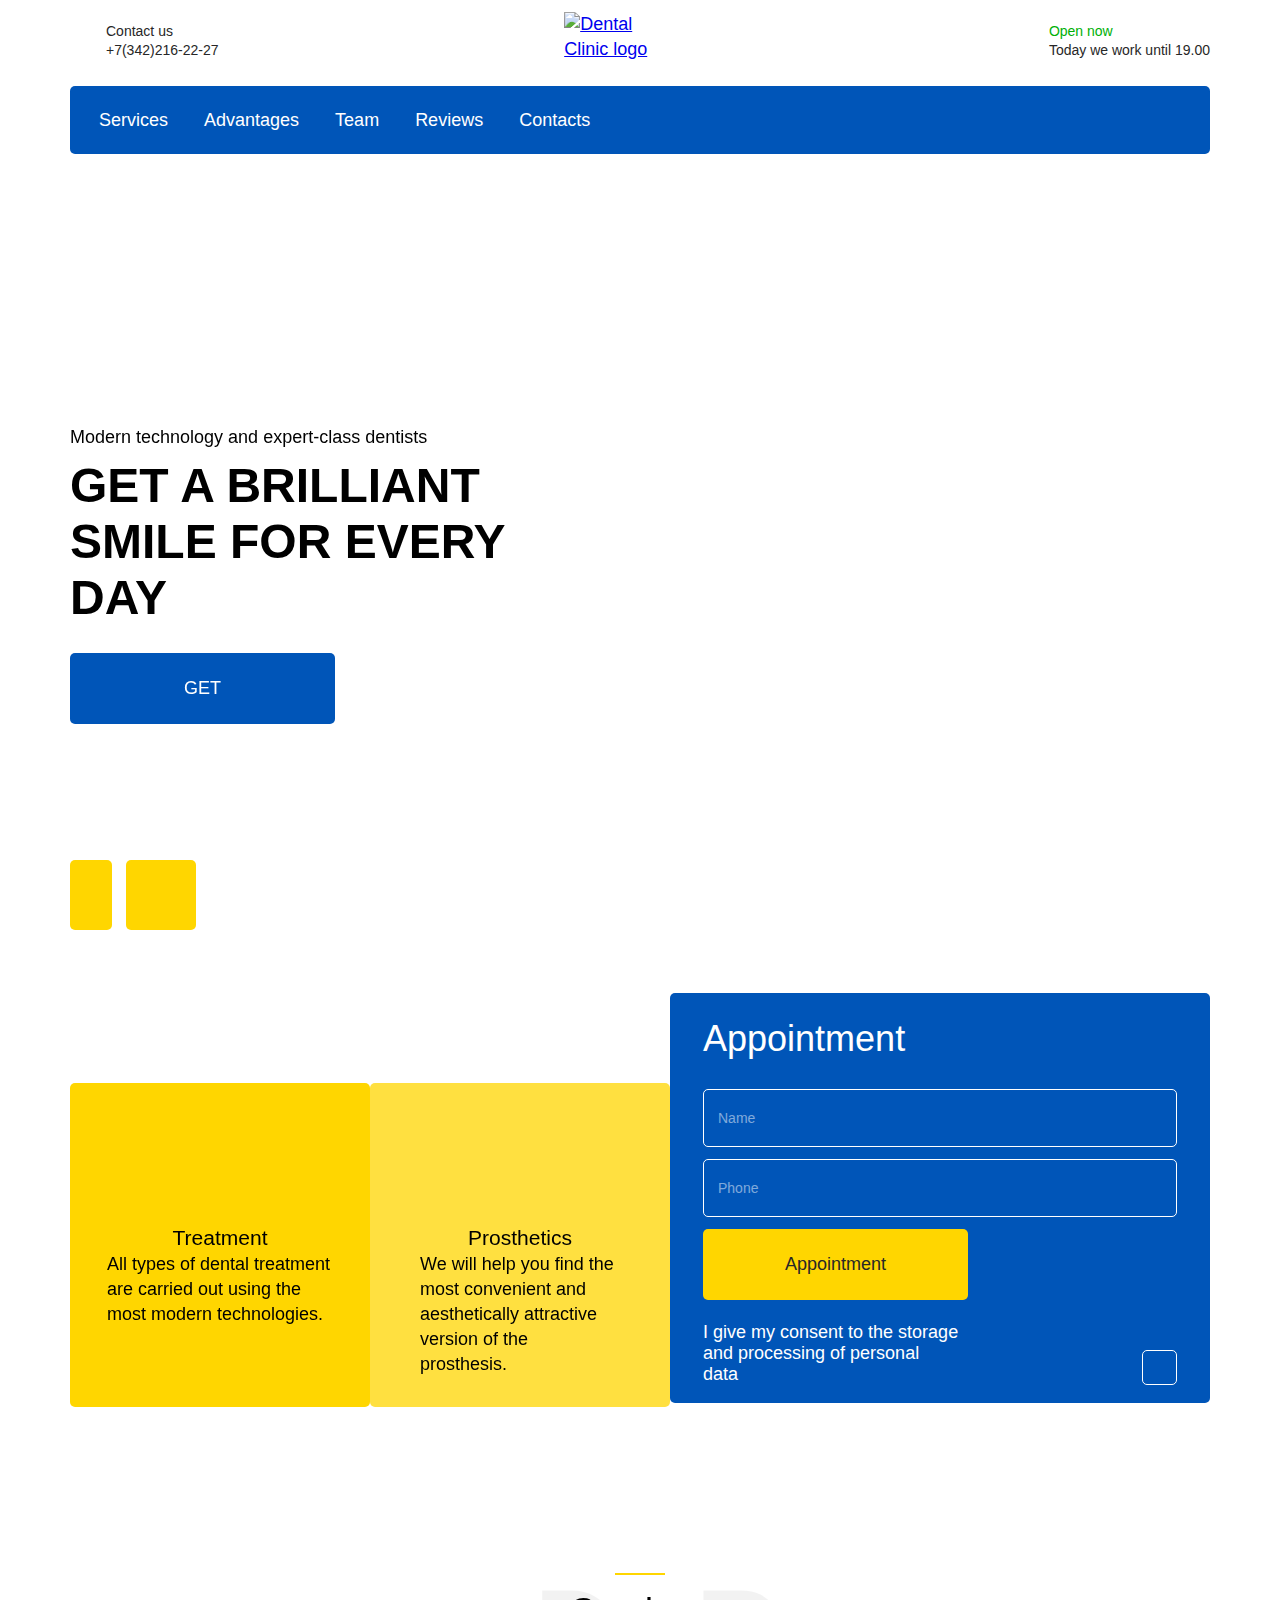
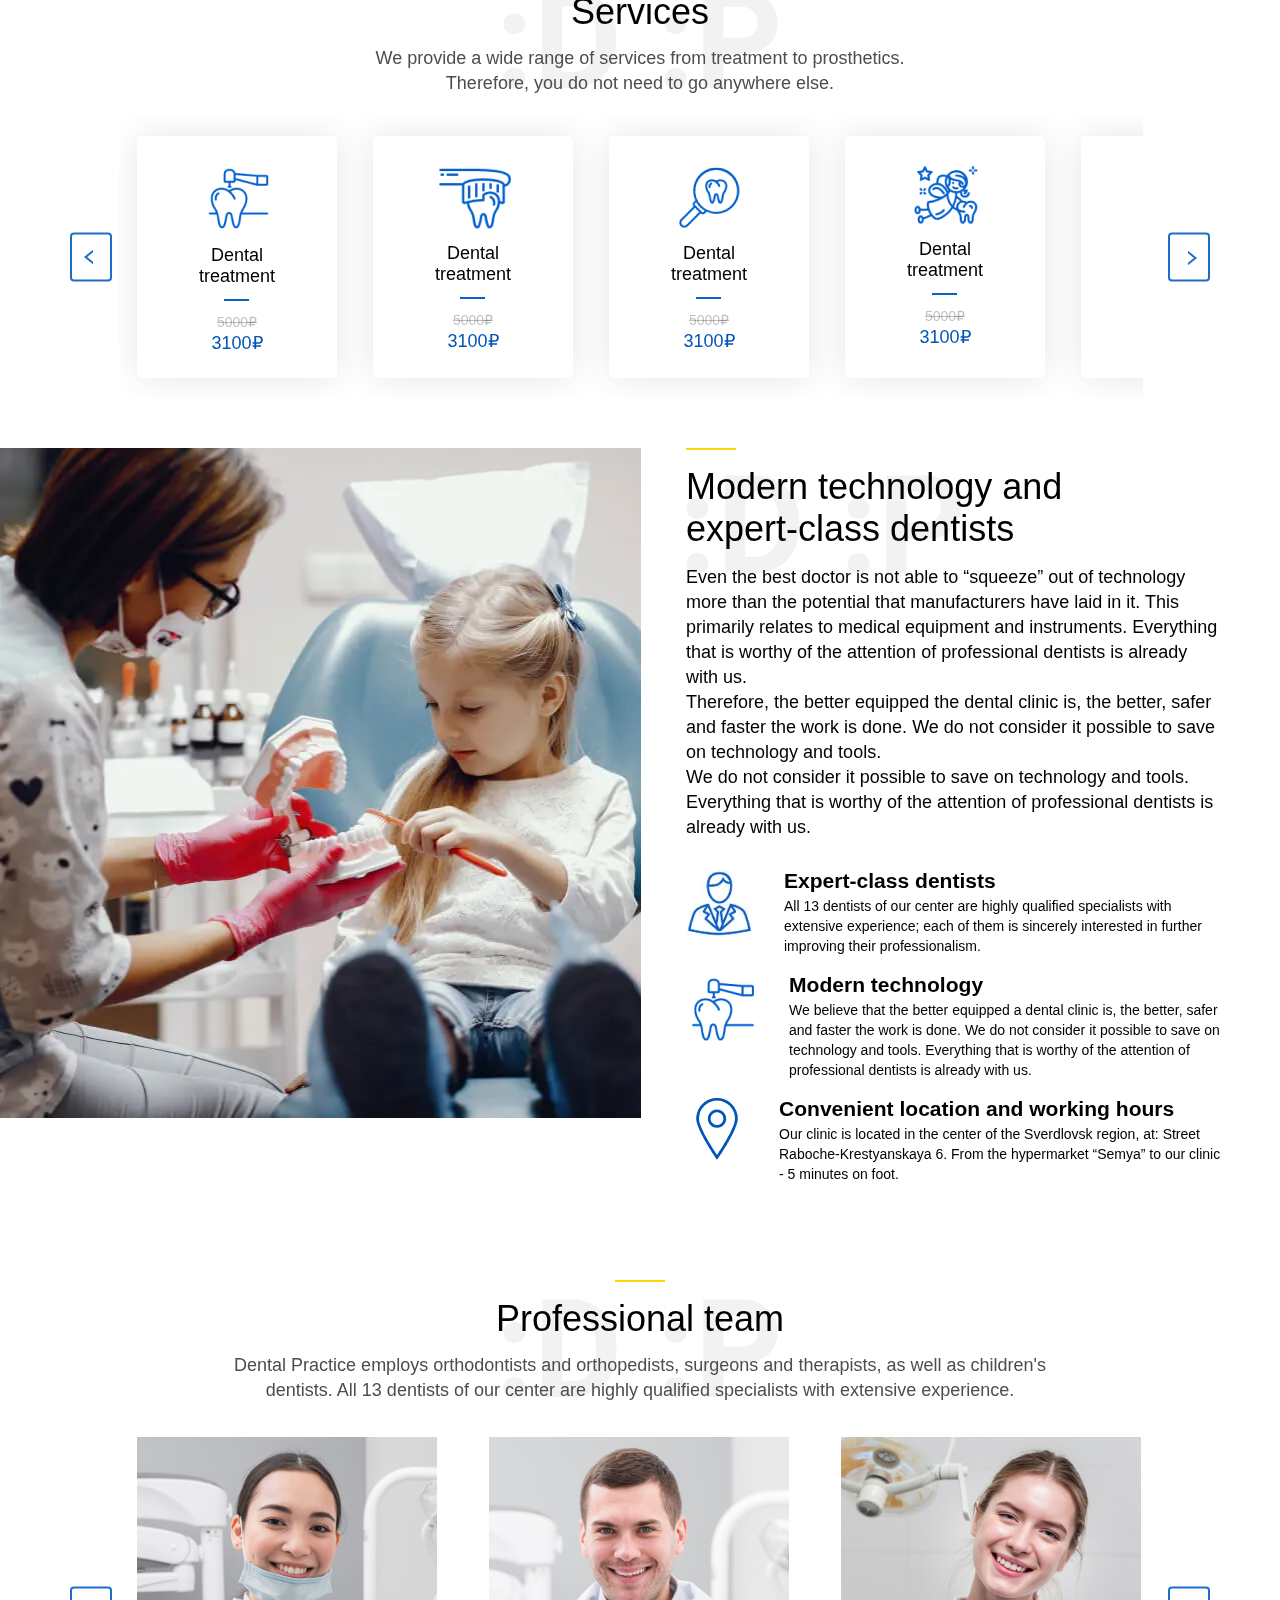
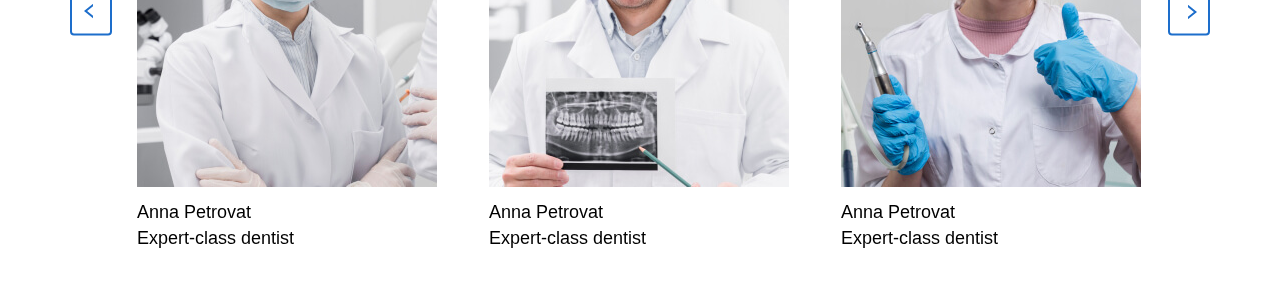
==== commit a657e401: "Add team section, amke it responsive, add images" ====
--- a/index.html
+++ b/index.html
@@ -173,14 +173,14 @@
             </li>
           </ul>
 
-          <button class="services__slider-button services__slider-button-prev" type="button" aria-label="Previous"></button>
-          <button class="services__slider-button services__slider-button-next" type="button" aria-label="Next"></button>
+          <button class="slider-button slider-button__prev services__slider-button" type="button" aria-label="Previous"></button>
+          <button class="slider-button slider-button__next services__slider-button" type="button" aria-label="Next"></button>
         </div>
       </div>
     </section>
 
     <section class="advantages" id="advantages">
-      <div class="container--big advantages__container">
+      <div class="container container--big advantages__container">
         <div class="advantages__content">
           <h2 class="advantages__heading">Modern technology and expert-class dentists</h2>
           <p class="advantages__text">
@@ -215,25 +215,52 @@
         <picture class="advantages__picture">
           <!-- max-width 375px webp -->
           <source type="image/webp" media="(max-width:375px)" srcset="img/advantages-sm.webp 1x, img/advantages-sm@2x.webp 2x">
-            <!-- max-width 375px jpg -->
-            <source media="(max-width:375px)" srcset="img/advantages-sm.jpg 1x, img/advantages-sm@2x.jpg 2x">
-              <!-- max-width 1024px webp -->
-              <source type="image/webp" media="(max-width:1024px)" srcset="img/advantages-md.webp 1x, img/advantages-md@2x.webp 2x">
-                <!-- max-width 1024px jpg -->
-                <source media="(max-width:1024px)" srcset="img/advantages-md.jpg 1x, img/advantages-md@2x.jpg 2x">
-                  <!-- max-width 1440px webp -->
-                  <source type="image/webp" media="(max-width:1440px)" srcset="img/advantages-lg.webp 1x, img/advantages-lg@2x.webp 2x">
-                    <!-- max-width 1440px jpg -->
-                    <source media="(max-width:1440px)" srcset="img/advantages-lg.jpg 1x, img/advantages-lg@2x.jpg 2x">
-                      <!-- default webp -->
-                      <source type="image/webp" srcset="img/advantages.webp 1x, img/advantages@2x.webp">
-                        <!-- default jpg -->
-                        <img class="advantages__picture-img" src="img/advantages.jpg" alt="Dentist is looking girl's teeth" width="750" height="613" srcset="img/advantages.jpg 1x, img/advantages@2x.jpg 2x">
-                      </picture>
-                    </div>
-                  </section>
-                </main>
-
-                <script src="js/main.js"></script>
-              </body>
-              </html>
+          <!-- max-width 375px jpg -->
+          <source media="(max-width:375px)" srcset="img/advantages-sm.jpg 1x, img/advantages-sm@2x.jpg 2x">
+          <!-- max-width 1024px webp -->
+          <source type="image/webp" media="(max-width:1024px)" srcset="img/advantages-md.webp 1x, img/advantages-md@2x.webp 2x">
+          <!-- max-width 1024px jpg -->
+          <source media="(max-width:1024px)" srcset="img/advantages-md.jpg 1x, img/advantages-md@2x.jpg 2x">
+          <!-- max-width 1440px webp -->
+          <source type="image/webp" media="(max-width:1440px)" srcset="img/advantages-lg.webp 1x, img/advantages-lg@2x.webp 2x">
+          <!-- max-width 1440px jpg -->
+          <source media="(max-width:1440px)" srcset="img/advantages-lg.jpg 1x, img/advantages-lg@2x.jpg 2x">
+          <!-- default webp -->
+          <source type="image/webp" srcset="img/advantages.webp 1x, img/advantages@2x.webp">
+          <!-- default jpg -->
+          <img class="advantages__picture-img" src="img/advantages.jpg" alt="Dentist is looking girl's teeth" width="750" height="613" srcset="img/advantages.jpg 1x, img/advantages@2x.jpg 2x">
+        </picture>
+      </div>
+    </section>
+
+    <section class="team" id="team">
+      <div class="container team__container">
+        <h2 class="team__heading">Professional team</h2>
+        <p class="team__description">Dental Practice employs orthodontists and orthopedists, surgeons and therapists, as well as children's dentists. All 13 dentists of our center are highly qualified specialists with extensive experience.</p>
+
+        <div class="team__slider">
+          <ul class="team__slider-list">
+            <li class="team__slider-list-item team__item">
+              <p class="team__item-name">Anna Petrovat</p>
+              <p class="team__item-job">Expert-class dentist</p>
+            </li>
+            <li class="team__slider-list-item team__item">
+              <p class="team__item-name">Anna Petrovat</p>
+              <p class="team__item-job">Expert-class dentist</p>
+            </li>
+            <li class="team__slider-list-item team__item">
+              <p class="team__item-name">Anna Petrovat</p>
+              <p class="team__item-job">Expert-class dentist</p>
+            </li>
+          </ul>
+
+          <button class="slider-button slider-button__prev team__slider-button" type="button" aria-label="Previous"></button>
+          <button class="slider-button slider-button__next team__slider-button" type="button" aria-label="Next"></button>
+        </div>
+      </div>
+    </section>
+  </main>
+
+  <script src="js/main.js"></script>
+  </body>
+  </html>
--- a/css/main.css
+++ b/css/main.css
@@ -517,989 +517,7 @@
   transition: opacity 0.3s ease;
 }
 
-.site-header {
-  background-color: #fff;
-  color: #272727;
-  position: fixed;
-  z-index: 10;
-  width: 100%;
-  top: 0;
-  left: 0;
-}
-
-.site-header__container-inner {
-  position: relative;
-  z-index: 1;
-  padding-bottom: 52px;
-  padding-top: 12px;
-}
-
-.site-header__top {
-  display: -webkit-box;
-  display: -ms-flexbox;
-  display: flex;
-  -webkit-box-align: center;
-      -ms-flex-align: center;
-          align-items: center;
-  -webkit-box-pack: justify;
-      -ms-flex-pack: justify;
-          justify-content: space-between;
-}
-
-.site-header__top-phone,
-.site-header__top-work {
-  display: -webkit-box;
-  display: -ms-flexbox;
-  display: flex;
-  -webkit-box-align: center;
-      -ms-flex-align: center;
-          align-items: center;
-  text-decoration: none;
-  color: #272727;
-  font-size: 14px;
-  line-height: 16px;
-}
-
-.site-header__top-phone,
-.site-header__top-logo {
-  -webkit-transition: opacity 0.3s ease;
-  transition: opacity 0.3s ease;
-}
-
-.site-header__top-phone:hover,
-.site-header__top-logo:hover {
-  opacity: 0.8;
-}
-
-.site-header__top-phone:active,
-.site-header__top-logo:active {
-  opacity: 0.6;
-}
-
-.site-header__top-phone::before,
-.site-header__top-work::before {
-  display: inline-block;
-  vertical-align: middle;
-  width: 29px;
-  height: 29px;
-  background-image: url("../../img/phone.png");
-  background-repeat: no-repeat;
-  background-size: contain;
-  background-position: center center;
-  margin-right: 7px;
-  content: "";
-}
-
-.site-header__top-phone-span,
-.site-header__top-work-span {
-  display: -webkit-box;
-  display: -ms-flexbox;
-  display: flex;
-  -webkit-box-orient: vertical;
-  -webkit-box-direction: normal;
-      -ms-flex-direction: column;
-          flex-direction: column;
-  font-weight: 500;
-}
-
-.site-header__top-phone-number,
-.site-header__top-work-time {
-  font-weight: 300;
-  margin-top: 3px;
-  color: #272727;
-}
-
-.site-header__top-logo-img {
-  display: block;
-  width: 103px;
-  height: 56px;
-}
-
-.site-header__top-work::before {
-  background-image: url("../../img/clock.png");
-}
-
-.site-header__top-work-span {
-  color: #00B007;
-}
-
-@media only screen and (-webkit-min-device-pixel-ratio: 2), only screen and (min--moz-device-pixel-ratio: 2), only screen and (min-device-pixel-ratio: 2), only screen and (min-resolution: 192dpi), only screen and (min-resolution: 2dppx) {
-  .site-header__top-phone::before {
-    background-image: url("../../img/phone@2x.png");
-  }
-  .site-header__top-work::before {
-    background-image: url("../../img/clock@2x.png");
-  }
-}
-
-@media only screen and (max-width: 1024px) {
-  .site-header__container-inner {
-    padding: 0;
-    margin-left: -20px;
-    margin-right: -20px;
-  }
-  .site-header__top {
-    display: none;
-  }
-}
-
-.sitenav {
-  display: -webkit-box;
-  display: -ms-flexbox;
-  display: flex;
-  -webkit-box-align: center;
-      -ms-flex-align: center;
-          align-items: center;
-  -webkit-box-pack: justify;
-      -ms-flex-pack: justify;
-          justify-content: space-between;
-  width: 100%;
-  position: absolute;
-  z-index: 1;
-  bottom: 0;
-  left: 0;
-  -webkit-transform: translateY(50%);
-          transform: translateY(50%);
-  background-color: #0055B8;
-  border-radius: 5px;
-  padding: 20px 33px 20px 0;
-}
-
-.sitenav__logo {
-  display: none;
-  -ms-flex-negative: 0;
-      flex-shrink: 0;
-}
-
-.sitenav__logo-img {
-  display: block;
-  width: 140px;
-  height: auto;
-}
-
-.sitenav__list {
-  padding: 0;
-  margin: 0;
-  list-style-type: none;
-  display: -webkit-box;
-  display: -ms-flexbox;
-  display: flex;
-  -webkit-box-align: center;
-      -ms-flex-align: center;
-          align-items: center;
-  margin-left: 11px;
-  margin-right: 11px;
-}
-
-.sitenav__item {
-  margin-left: 18px;
-  margin-right: 18px;
-}
-
-.item__link {
-  display: inline-block;
-  vertical-align: baseline;
-  text-decoration: none;
-  color: #ffffff;
-  line-height: 21px;
-  -webkit-transition: color 0.3s ease,- opacity 0.3s ease;
-  transition: color 0.3s ease,- opacity 0.3s ease;
-}
-
-.sitenav__item:hover .item__link {
-  color: #FFD600;
-}
-
-.sitenav__item:active .item__link {
-  opacity: 0.6;
-}
-
-.sitenav-social__links {
-  display: -webkit-box;
-  display: -ms-flexbox;
-  display: flex;
-  -webkit-box-align: center;
-      -ms-flex-align: center;
-          align-items: center;
-}
-
-.sitenav-social__link {
-  display: block;
-  width: 28px;
-  height: 28px;
-  background-repeat: no-repeat;
-  background-position: center center;
-  -webkit-transition: opacity 0.3s ease;
-  transition: opacity 0.3s ease;
-}
-
-.sitenav-social__link:nth-of-type(1) {
-  background-image: url("../../img/vk.png");
-  background-size: contain;
-}
-
-.sitenav-social__link:nth-of-type(2) {
-  background-image: url("../../img/instagram.png");
-  background-size: 16px;
-  margin-left: 13px;
-}
-
-.sitenav-social__link:nth-of-type(3) {
-  background-image: url("../../img/twitter.png");
-  background-size: 18px;
-  margin-left: 12px;
-}
-
-.sitenav-social__link:hover {
-  opacity: 0.8;
-}
-
-.sitenav-social__link:active {
-  opacity: 0.6;
-}
-
-.sitenav__menu-toggler {
-  display: none;
-}
-
-@media only screen and (-webkit-min-device-pixel-ratio: 2), only screen and (min--moz-device-pixel-ratio: 2), only screen and (min-device-pixel-ratio: 2), only screen and (min-resolution: 192dpi), only screen and (min-resolution: 2dppx) {
-  .sitenav-social__link:nth-of-type(1) {
-    background-image: url("../../img/vk@2x.png");
-  }
-  .sitenav-social__link:nth-of-type(2) {
-    background-image: url("../../img/instagram@2x.png");
-  }
-  .sitenav-social__link:nth-of-type(3) {
-    background-image: url("../../img/twitter@2x.png");
-  }
-  .sitenav__menu-toggler {
-    background-image: url("../../img/gamburger@2x.png");
-  }
-  .sitenav--open .sitenav__menu-toggler {
-    background-image: url("../../img/close@2x.png");
-  }
-}
-
-@media only screen and (max-width: 1024px) {
-  .sitenav {
-    position: relative;
-    top: 0;
-    -webkit-transform: none;
-            transform: none;
-    border-radius: 0;
-    padding-left: 22px;
-    padding-right: 30px;
-  }
-  .sitenav__logo {
-    display: block;
-  }
-}
-
-@media only screen and (max-width: 865px) {
-  .sitenav {
-    padding-top: 25px;
-    padding-bottom: 25px;
-  }
-  .sitenav--open {
-    position: relative;
-    z-index: 1;
-  }
-  .sitenav__list,
-  .sitenav-social__links {
-    display: none;
-  }
-  .sitenav--open .sitenav__list {
-    display: block;
-    position: absolute;
-    z-index: 1;
-    left: 0;
-    top: 100%;
-    background-color: #0055B8;
-    width: 100%;
-    margin-left: 0;
-    text-align: center;
-    padding-bottom: 117px;
-  }
-  .sitenav--nojs .sitenav__list {
-    display: -webkit-box;
-    display: -ms-flexbox;
-    display: flex;
-    -ms-flex-wrap: wrap;
-        flex-wrap: wrap;
-    -webkit-box-pack: center;
-        -ms-flex-pack: center;
-            justify-content: center;
-    position: relative;
-    z-index: 1;
-  }
-  .sitenav--open .sitenav__item {
-    margin: 0;
-  }
-  .sitenav--nojs .sitenav__item {
-    text-align: center;
-  }
-  .sitenav--open .item__link {
-    display: block;
-    padding-top: 23px;
-    padding-bottom: 23px;
-    color: #FFD600;
-    border: 1px solid #FFD600;
-    text-transform: uppercase;
-    -webkit-transition: color 0.3s ease,- background-color 0.3s ease;
-    transition: color 0.3s ease,- background-color 0.3s ease;
-  }
-  .sitenav--open .item:active .item__link {
-    color: #0055B8;
-    background-color: #FFD600;
-  }
-  .sitenav__menu-toggler {
-    display: block;
-    width: 25px;
-    height: 21px;
-    border: none;
-    outline: none;
-    background-color: transparent;
-    background-image: url("../../img/gamburger.png");
-    background-repeat: no-repeat;
-    background-size: contain;
-    background-position: center center;
-  }
-  .sitenav--open .sitenav__menu-toggler {
-    background-image: url("../../img/close.png");
-    background-size: 22px 20px;
-  }
-  .sitenav--nojs .sitenav__menu-toggler {
-    display: none;
-  }
-  .sitenav--open .sitenav-social__links {
-    width: 100%;
-    display: -webkit-box;
-    display: -ms-flexbox;
-    display: flex;
-    -webkit-box-pack: center;
-        -ms-flex-pack: center;
-            justify-content: center;
-    -webkit-box-align: center;
-        -ms-flex-align: center;
-            align-items: center;
-    position: absolute;
-    z-index: 2;
-    bottom: -436px;
-    left: 0;
-    background-color: #0055B8;
-  }
-  .sitenav--nojs .sitenav-social__links {
-    display: -webkit-box;
-    display: -ms-flexbox;
-    display: flex;
-  }
-}
-
-@media only screen and (max-width: 470px) {
-  .sitenav--nojs .sitenav__list {
-    -webkit-box-orient: vertical;
-    -webkit-box-direction: normal;
-        -ms-flex-direction: column;
-            flex-direction: column;
-  }
-  .sitenav--nojs .sitenav-social__links {
-    -webkit-box-orient: vertical;
-    -webkit-box-direction: normal;
-        -ms-flex-direction: column;
-            flex-direction: column;
-  }
-  .sitenav--nojs .sitenav-social__link:nth-of-type(2),
-  .sitenav--nojs .sitenav-social__link:nth-of-type(3) {
-    margin-left: 0;
-  }
-}
-
-.site-main {
-  -webkit-box-flex: 1;
-      -ms-flex-positive: 1;
-          flex-grow: 1;
-}
-
-.corousel {
-  padding-top: 307px;
-  padding-bottom: 147px;
-  background-image: url("../../img/woman-smiling.jpg");
-  background-repeat: no-repeat;
-  background-size: cover;
-  background-position: center center;
-}
-
-.corousel__container {
-  display: -webkit-box;
-  display: -ms-flexbox;
-  display: flex;
-  -webkit-box-orient: vertical;
-  -webkit-box-direction: normal;
-      -ms-flex-direction: column;
-          flex-direction: column;
-}
-
-.corousel__list {
-  padding: 0;
-  margin: 0;
-  list-style-type: none;
-  display: -webkit-box;
-  display: -ms-flexbox;
-  display: flex;
-  overflow: hidden;
-}
-
-.corousel__item {
-  display: -webkit-box;
-  display: -ms-flexbox;
-  display: flex;
-  -webkit-box-orient: vertical;
-  -webkit-box-direction: normal;
-      -ms-flex-direction: column;
-          flex-direction: column;
-  width: 100vw;
-  -ms-flex-negative: 0;
-      flex-shrink: 0;
-  padding-bottom: 136px;
-}
-
-.corousel__text {
-  -webkit-box-ordinal-group: 0;
-      -ms-flex-order: -1;
-          order: -1;
-  margin-top: 0;
-  margin-bottom: 10px;
-  line-height: 21px;
-}
-
-.corousel__heading {
-  max-width: 543px;
-  font-size: 48px;
-  line-height: 56px;
-  text-transform: uppercase;
-  margin-top: 0;
-  margin-bottom: 27px;
-}
-
-.corousel__slider-button {
-  display: inline-block;
-  vertical-align: baseline;
-  height: 70px;
-  background-color: transparent;
-  border: none;
-  background-color: #FFD600;
-  border-radius: 5px;
-  background-repeat: no-repeat;
-  background-size: contain;
-  background-position: center center;
-  -webkit-transition: opacity 0.3s ease;
-  transition: opacity 0.3s ease;
-}
-
-.corousel__slider-button:hover {
-  opacity: 0.8;
-}
-
-.corousel__slider-button:active {
-  opacity: 0.6;
-}
-
-.corousel__slider-button-next {
-  width: 70px;
-  background-image: url("../../img/btn-next.png");
-}
-
-.corousel__slider-button-prev {
-  width: 42px;
-  margin-right: 9px;
-  background-image: url("../../img/btn-prev.png");
-}
-
-@media only screen and (-webkit-min-device-pixel-ratio: 2), only screen and (min--moz-device-pixel-ratio: 2), only screen and (min-device-pixel-ratio: 2), only screen and (min-resolution: 192dpi), only screen and (min-resolution: 2dppx) {
-  .corousel {
-    background-image: url("../../img/woman-smiling@2x.jpg");
-  }
-  .corousel__slider-button-prev {
-    background-image: url("../../img/btn-prev@2x.png");
-  }
-  .corousel__slider-button-next {
-    background-image: url("../../img/btn-next@2x.png");
-  }
-}
-
-@media only screen and (max-width: 865px) {
-  .corousel {
-    background-position: center right calc(50% + 100px);
-  }
-  .corousel__heading {
-    max-width: 400px;
-    font-size: 35px;
-    line-height: 40px;
-  }
-}
-
-@media only screen and (max-width: 800px) {
-  .corousel {
-    background-position: center right calc(50% + 50px);
-  }
-}
-
-@media only screen and (max-width: 690px) {
-  .corousel {
-    background-image: url("../../img/woman-smiling-small.png");
-    padding-top: 531px;
-    padding-bottom: 0;
-    background-position: center center;
-  }
-  .corousel__list {
-    margin-left: -20px;
-    margin-right: -20px;
-  }
-  .corousel__item {
-    background-color: #fff;
-    padding-top: 21px;
-    padding-bottom: 25px;
-  }
-  .corousel__heading {
-    max-width: 333px;
-    text-align: center;
-    font-size: 30px;
-    line-height: 35px;
-    margin-left: auto;
-    margin-right: auto;
-    margin-bottom: 0;
-  }
-  .corousel__text {
-    max-width: 227px;
-    text-align: center;
-    line-height: 25px;
-    margin-left: auto;
-    margin-right: auto;
-  }
-  .corousel__button {
-    display: none;
-  }
-  .corousel__slider-buttons {
-    -webkit-box-ordinal-group: 0;
-        -ms-flex-order: -1;
-            order: -1;
-  }
-}
-
-.appointment__container {
-  display: -webkit-box;
-  display: -ms-flexbox;
-  display: flex;
-  -webkit-box-align: start;
-      -ms-flex-align: start;
-          align-items: start;
-  padding-bottom: 70px;
-}
-
-.appintement__list {
-  display: -webkit-box;
-  display: -ms-flexbox;
-  display: flex;
-  padding: 0;
-  margin: 0;
-  list-style-type: none;
-}
-
-.appointment__list-item {
-  width: 300px;
-}
-
-.appointment__item {
-  display: -webkit-box;
-  display: -ms-flexbox;
-  display: flex;
-  -webkit-box-orient: vertical;
-  -webkit-box-direction: normal;
-      -ms-flex-direction: column;
-          flex-direction: column;
-  -webkit-box-align: center;
-      -ms-flex-align: center;
-          align-items: center;
-  padding: 39px 37px 30px;
-  border-radius: 5px;
-  font-weight: 300;
-  -ms-flex-negative: 0;
-      flex-shrink: 0;
-  background-color: #FFD600;
-}
-
-.appointment__item:last-child {
-  padding: 39px 50px 30px;
-  background-color: #FFE040;
-}
-
-.appointment__item::before {
-  display: inline-block;
-  vertical-align: middle;
-  width: 87px;
-  height: 87px;
-  background-repeat: no-repeat;
-  background-size: contain;
-  background-position: center center;
-  mix-blend-mode: multiply;
-  margin-bottom: 18px;
-  content: "";
-}
-
-.appointment__item:nth-child(1)::before {
-  background-image: url("../../img/treatment.png");
-}
-
-.appointment__item:nth-child(2)::before {
-  background-image: url("../../img/prosthetics.png");
-}
-
-.appointment__item-heading {
-  font-weight: 400;
-  line-height: 21px;
-  text-align: center;
-  margin-top: 0;
-  margin-bottom: 4px;
-}
-
-.appointment__item-text {
-  margin: 0;
-}
-
-.appointment__form {
-  position: relative;
-  max-width: 540px;
-  top: -90px;
-  width: 100%;
-  display: -webkit-box;
-  display: -ms-flexbox;
-  display: flex;
-  -webkit-box-orient: vertical;
-  -webkit-box-direction: normal;
-      -ms-flex-direction: column;
-          flex-direction: column;
-  background-color: #0055B8;
-  color: #ffffff;
-  padding: 25px 33px 18px;
-  border-radius: 5px;
-}
-
-.appointment__form-heading {
-  font-weight: 500;
-  font-size: 36px;
-  line-height: 42px;
-  margin-top: 0;
-  margin-bottom: 29px;
-}
-
-.appointment__form-input {
-  background: none;
-  border: 1px solid #ffffff;
-  border-radius: 5px;
-  font-weight: 300;
-  font-size: 14px;
-  line-height: 16px;
-  color: #222222;
-  padding: 20px 14px;
-  margin-bottom: 12px;
-}
-
-.appointment__form-input::-webkit-input-placeholder,
-.appointment__form-input:focus::-webkit-input-placeholder {
-  color: rgba(255, 255, 255, 0.5);
-}
-
-.appointment__form-input:-ms-input-placeholder,
-.appointment__form-input:focus:-ms-input-placeholder {
-  color: rgba(255, 255, 255, 0.5);
-}
-
-.appointment__form-input::-ms-input-placeholder,
-.appointment__form-input:focus::-ms-input-placeholder {
-  color: rgba(255, 255, 255, 0.5);
-}
-
-.appointment__form-input::placeholder,
-.appointment__form-input:focus::placeholder {
-  color: rgba(255, 255, 255, 0.5);
-}
-
-.appointment__form-input:not(:placeholder-shown),
-.appointment__form-input:focus {
-  background-color: #fff;
-  border: 1px solid #0055B8;
-}
-
-.appointment__form-checkbox-span {
-  display: -webkit-box;
-  display: -ms-flexbox;
-  display: flex;
-  -webkit-box-align: end;
-      -ms-flex-align: end;
-          align-items: flex-end;
-  -webkit-box-pack: justify;
-      -ms-flex-pack: justify;
-          justify-content: space-between;
-  -webkit-box-ordinal-group: 2;
-      -ms-flex-order: 1;
-          order: 1;
-}
-
-.appointment__form-span {
-  max-width: 256px;
-  width: 100%;
-  font-weight: 300;
-  line-height: 21px;
-}
-
-.appointment__form-checkbox-style {
-  display: block;
-  width: 35px;
-  height: 35px;
-  border: 1px solid #FFFFFF;
-  border-radius: 5px;
-  background-size: 24px 17px;
-  background-position: center center;
-  background-repeat: no-repeat;
-}
-
-.appointment__form-checkbox:checked + .appointment__form-checkbox-style {
-  background-image: url("../../img/check.svg");
-}
-
-.appointment__button {
-  margin-bottom: 22px;
-}
-
-@media only screen and (-webkit-min-device-pixel-ratio: 2), only screen and (min--moz-device-pixel-ratio: 2), only screen and (min-device-pixel-ratio: 2), only screen and (min-resolution: 192dpi), only screen and (min-resolution: 2dppx) {
-  .appointment__item:nth-child(1)::before {
-    background-image: url("../../img/treatment@2x.png");
-  }
-  .appointment__item:nth-child(2)::before {
-    background-image: url("../../img/prosthetics@2x.png");
-  }
-}
-
-@media only screen and (max-width: 1024px) {
-  .appointment__container {
-    padding: 0;
-  }
-}
-
-@media only screen and (max-width: 1000px) {
-  .appointment__list-item {
-    width: 270px;
-  }
-  .appointment__form {
-    top: -64px;
-  }
-}
-
-@media only screen and (max-width: 900px) {
-  .appointment__container {
-    -webkit-box-pack: center;
-        -ms-flex-pack: center;
-            justify-content: center;
-  }
-  .appointment__item:first-child {
-    display: none;
-  }
-}
-
-@media only screen and (max-width: 690px) {
-  .appointment__container {
-    padding-bottom: 70px;
-  }
-  .appointment__list,
-  .appointment__item:last-child {
-    display: none;
-  }
-  .appointment__form {
-    top: 0;
-  }
-}
-
-.services__container {
-  padding-top: 10px;
-  padding-bottom: 50px;
-  background-image: url("../../img/section-logo.svg");
-  background-repeat: no-repeat;
-  background-size: 275px auto;
-  background-position: top 27px center;
-}
-
-.services__heading::before {
-  display: block;
-  width: 50px;
-  height: 2px;
-  background-color: #FFD600;
-  content: "";
-  margin-bottom: 16px;
-}
-
-.services__heading {
-  display: -webkit-box;
-  display: -ms-flexbox;
-  display: flex;
-  -webkit-box-orient: vertical;
-  -webkit-box-direction: normal;
-      -ms-flex-direction: column;
-          flex-direction: column;
-  -webkit-box-align: center;
-      -ms-flex-align: center;
-          align-items: center;
-  -webkit-box-pack: center;
-      -ms-flex-pack: center;
-          justify-content: center;
-  font-weight: 500;
-  font-size: 36px;
-  line-height: 42px;
-  margin-top: 0;
-  margin-bottom: 13px;
-}
-
-.services__description {
-  max-width: 600px;
-  margin: 0 auto 20px;
-  color: #4D4D4D;
-  text-align: center;
-  font-weight: 300;
-}
-
-.services__slider {
-  position: relative;
-  z-index: 1;
-  padding-left: 49px;
-  padding-right: 67px;
-}
-
-.services__slider-list {
-  padding: 0;
-  margin: 0;
-  list-style-type: none;
-  display: -webkit-box;
-  display: -ms-flexbox;
-  display: flex;
-  overflow: hidden;
-  padding: 20px 0;
-}
-
-.services__slider-list-item {
-  width: 200px;
-  border-radius: 5px;
-  text-align: center;
-  -webkit-box-shadow: 0px 0px 35px rgba(0, 0, 0, 0.1);
-          box-shadow: 0px 0px 35px rgba(0, 0, 0, 0.1);
-  margin-left: 18px;
-  margin-right: 18px;
-}
-
-.service {
-  display: -webkit-box;
-  display: -ms-flexbox;
-  display: flex;
-  -webkit-box-orient: vertical;
-  -webkit-box-direction: normal;
-      -ms-flex-direction: column;
-          flex-direction: column;
-  -webkit-box-align: center;
-      -ms-flex-align: center;
-          align-items: center;
-  -ms-flex-negative: 0;
-      flex-shrink: 0;
-  padding: 28px 52px 24px;
-  background-color: #ffffff;
-}
-
-.service::before {
-  display: block;
-  background-size: contain;
-  background-repeat: no-repeat;
-  background-position: center center;
-  content: "";
-}
-
-.services__slider-list-item:nth-child(1)::before {
-  width: 69px;
-  height: 68px;
-  margin-bottom: 13px;
-  background-image: url("../../img/dental-treatment.png");
-}
-
-.services__slider-list-item:nth-child(2)::before {
-  width: 77px;
-  height: 66px;
-  margin-bottom: 13px;
-  background-image: url("../../img/hygiene.png");
-}
-
-.services__slider-list-item:nth-child(3)::before {
-  width: 66px;
-  height: 66px;
-  margin-bottom: 13px;
-  background-image: url("../../img/diagnostics.png");
-}
-
-.services__slider-list-item:nth-child(4)::before {
-  width: 73px;
-  height: 62px;
-  margin-bottom: 13px;
-  background-image: url("../../img/children-denistry.png");
-}
-
-.services__slider-list-item:nth-child(5)::before {
-  width: 69px;
-  height: 68px;
-  margin-bottom: 13px;
-  background-image: url("../../img/dental-treatment.png");
-}
-
-.service__name {
-  line-height: 21px;
-  margin-top: 0;
-  margin-bottom: 12px;
-}
-
-.service__price {
-  display: -webkit-box;
-  display: -ms-flexbox;
-  display: flex;
-  -webkit-box-align: center;
-      -ms-flex-align: center;
-          align-items: center;
-  -webkit-box-orient: vertical;
-  -webkit-box-direction: normal;
-      -ms-flex-direction: column;
-          flex-direction: column;
-  font-weight: 500;
-}
-
-.service__price::before {
-  display: block;
-  width: 25px;
-  height: 2px;
-  background-color: #0A60C3;
-  content: "";
-  margin-bottom: 13px;
-}
-
-.service__price-old {
-  font-size: 14px;
-  line-height: 16px;
-  color: rgba(0, 0, 0, 0.25);
-  margin-bottom: 3px;
-}
-
-.service__price-sale {
-  line-height: 21px;
-  color: #0055B8;
-}
-
-.services__slider-button {
+.slider-button {
   position: absolute;
   z-index: 1;
   top: 50%;
@@ -1527,24 +545,1006 @@
  -webkit-box-shadow 0.3s ease;
 }
 
-.services__slider-button:hover,
-.services__slider-button:focus {
+.slider-button:hover,
+.slider-button:focus {
   -webkit-box-shadow: 0 4px 4px rgba(0, 0, 0, 0.25);
           box-shadow: 0 4px 4px rgba(0, 0, 0, 0.25);
 }
 
-.services__slider-button:active {
+.slider-button:active {
   opacity: 0.6;
 }
 
-.services__slider-button-prev {
+.slider-button__prev {
   left: 0;
   background-image: url("../img/arrow-left.svg");
 }
 
-.services__slider-button-next {
+.slider-button__next {
   right: 0;
   background-image: url("../img/arrow-right.svg");
+}
+
+.site-header {
+  background-color: #fff;
+  color: #272727;
+  position: fixed;
+  z-index: 10;
+  width: 100%;
+  top: 0;
+  left: 0;
+}
+
+.site-header__container-inner {
+  position: relative;
+  z-index: 1;
+  padding-bottom: 52px;
+  padding-top: 12px;
+}
+
+.site-header__top {
+  display: -webkit-box;
+  display: -ms-flexbox;
+  display: flex;
+  -webkit-box-align: center;
+      -ms-flex-align: center;
+          align-items: center;
+  -webkit-box-pack: justify;
+      -ms-flex-pack: justify;
+          justify-content: space-between;
+}
+
+.site-header__top-phone,
+.site-header__top-work {
+  display: -webkit-box;
+  display: -ms-flexbox;
+  display: flex;
+  -webkit-box-align: center;
+      -ms-flex-align: center;
+          align-items: center;
+  text-decoration: none;
+  color: #272727;
+  font-size: 14px;
+  line-height: 16px;
+}
+
+.site-header__top-phone,
+.site-header__top-logo {
+  -webkit-transition: opacity 0.3s ease;
+  transition: opacity 0.3s ease;
+}
+
+.site-header__top-phone:hover,
+.site-header__top-logo:hover {
+  opacity: 0.8;
+}
+
+.site-header__top-phone:active,
+.site-header__top-logo:active {
+  opacity: 0.6;
+}
+
+.site-header__top-phone::before,
+.site-header__top-work::before {
+  display: inline-block;
+  vertical-align: middle;
+  width: 29px;
+  height: 29px;
+  background-image: url("../../img/phone.png");
+  background-repeat: no-repeat;
+  background-size: contain;
+  background-position: center center;
+  margin-right: 7px;
+  content: "";
+}
+
+.site-header__top-phone-span,
+.site-header__top-work-span {
+  display: -webkit-box;
+  display: -ms-flexbox;
+  display: flex;
+  -webkit-box-orient: vertical;
+  -webkit-box-direction: normal;
+      -ms-flex-direction: column;
+          flex-direction: column;
+  font-weight: 500;
+}
+
+.site-header__top-phone-number,
+.site-header__top-work-time {
+  font-weight: 300;
+  margin-top: 3px;
+  color: #272727;
+}
+
+.site-header__top-logo-img {
+  display: block;
+  width: 103px;
+  height: 56px;
+}
+
+.site-header__top-work::before {
+  background-image: url("../../img/clock.png");
+}
+
+.site-header__top-work-span {
+  color: #00B007;
+}
+
+@media only screen and (-webkit-min-device-pixel-ratio: 2), only screen and (min--moz-device-pixel-ratio: 2), only screen and (min-device-pixel-ratio: 2), only screen and (min-resolution: 192dpi), only screen and (min-resolution: 2dppx) {
+  .site-header__top-phone::before {
+    background-image: url("../../img/phone@2x.png");
+  }
+  .site-header__top-work::before {
+    background-image: url("../../img/clock@2x.png");
+  }
+}
+
+@media only screen and (max-width: 1024px) {
+  .site-header__container-inner {
+    padding: 0;
+    margin-left: -20px;
+    margin-right: -20px;
+  }
+  .site-header__top {
+    display: none;
+  }
+}
+
+.sitenav {
+  display: -webkit-box;
+  display: -ms-flexbox;
+  display: flex;
+  -webkit-box-align: center;
+      -ms-flex-align: center;
+          align-items: center;
+  -webkit-box-pack: justify;
+      -ms-flex-pack: justify;
+          justify-content: space-between;
+  width: 100%;
+  position: absolute;
+  z-index: 1;
+  bottom: 0;
+  left: 0;
+  -webkit-transform: translateY(50%);
+          transform: translateY(50%);
+  background-color: #0055B8;
+  border-radius: 5px;
+  padding: 20px 33px 20px 0;
+}
+
+.sitenav__logo {
+  display: none;
+  -ms-flex-negative: 0;
+      flex-shrink: 0;
+}
+
+.sitenav__logo-img {
+  display: block;
+  width: 140px;
+  height: auto;
+}
+
+.sitenav__list {
+  padding: 0;
+  margin: 0;
+  list-style-type: none;
+  display: -webkit-box;
+  display: -ms-flexbox;
+  display: flex;
+  -webkit-box-align: center;
+      -ms-flex-align: center;
+          align-items: center;
+  margin-left: 11px;
+  margin-right: 11px;
+}
+
+.sitenav__item {
+  margin-left: 18px;
+  margin-right: 18px;
+}
+
+.item__link {
+  display: inline-block;
+  vertical-align: baseline;
+  text-decoration: none;
+  color: #ffffff;
+  line-height: 21px;
+  -webkit-transition: color 0.3s ease,+ opacity 0.3s ease;
+  transition: color 0.3s ease,+ opacity 0.3s ease;
+}
+
+.sitenav__item:hover .item__link {
+  color: #FFD600;
+}
+
+.sitenav__item:active .item__link {
+  opacity: 0.6;
+}
+
+.sitenav-social__links {
+  display: -webkit-box;
+  display: -ms-flexbox;
+  display: flex;
+  -webkit-box-align: center;
+      -ms-flex-align: center;
+          align-items: center;
+}
+
+.sitenav-social__link {
+  display: block;
+  width: 28px;
+  height: 28px;
+  background-repeat: no-repeat;
+  background-position: center center;
+  -webkit-transition: opacity 0.3s ease;
+  transition: opacity 0.3s ease;
+}
+
+.sitenav-social__link:nth-of-type(1) {
+  background-image: url("../../img/vk.png");
+  background-size: contain;
+}
+
+.sitenav-social__link:nth-of-type(2) {
+  background-image: url("../../img/instagram.png");
+  background-size: 16px;
+  margin-left: 13px;
+}
+
+.sitenav-social__link:nth-of-type(3) {
+  background-image: url("../../img/twitter.png");
+  background-size: 18px;
+  margin-left: 12px;
+}
+
+.sitenav-social__link:hover {
+  opacity: 0.8;
+}
+
+.sitenav-social__link:active {
+  opacity: 0.6;
+}
+
+.sitenav__menu-toggler {
+  display: none;
+}
+
+@media only screen and (-webkit-min-device-pixel-ratio: 2), only screen and (min--moz-device-pixel-ratio: 2), only screen and (min-device-pixel-ratio: 2), only screen and (min-resolution: 192dpi), only screen and (min-resolution: 2dppx) {
+  .sitenav-social__link:nth-of-type(1) {
+    background-image: url("../../img/vk@2x.png");
+  }
+  .sitenav-social__link:nth-of-type(2) {
+    background-image: url("../../img/instagram@2x.png");
+  }
+  .sitenav-social__link:nth-of-type(3) {
+    background-image: url("../../img/twitter@2x.png");
+  }
+  .sitenav__menu-toggler {
+    background-image: url("../../img/gamburger@2x.png");
+  }
+  .sitenav--open .sitenav__menu-toggler {
+    background-image: url("../../img/close@2x.png");
+  }
+}
+
+@media only screen and (max-width: 1024px) {
+  .sitenav {
+    position: relative;
+    top: 0;
+    -webkit-transform: none;
+            transform: none;
+    border-radius: 0;
+    padding-left: 22px;
+    padding-right: 30px;
+  }
+  .sitenav__logo {
+    display: block;
+  }
+}
+
+@media only screen and (max-width: 865px) {
+  .sitenav {
+    padding-top: 25px;
+    padding-bottom: 25px;
+  }
+  .sitenav--open {
+    position: relative;
+    z-index: 1;
+  }
+  .sitenav__list,
+  .sitenav-social__links {
+    display: none;
+  }
+  .sitenav--open .sitenav__list {
+    display: block;
+    position: absolute;
+    z-index: 1;
+    left: 0;
+    top: 100%;
+    background-color: #0055B8;
+    width: 100%;
+    margin-left: 0;
+    text-align: center;
+    padding-bottom: 117px;
+  }
+  .sitenav--nojs .sitenav__list {
+    display: -webkit-box;
+    display: -ms-flexbox;
+    display: flex;
+    -ms-flex-wrap: wrap;
+        flex-wrap: wrap;
+    -webkit-box-pack: center;
+        -ms-flex-pack: center;
+            justify-content: center;
+    position: relative;
+    z-index: 1;
+  }
+  .sitenav--open .sitenav__item {
+    margin: 0;
+  }
+  .sitenav--nojs .sitenav__item {
+    text-align: center;
+  }
+  .sitenav--open .item__link {
+    display: block;
+    padding-top: 23px;
+    padding-bottom: 23px;
+    color: #FFD600;
+    border: 1px solid #FFD600;
+    text-transform: uppercase;
+    -webkit-transition: color 0.3s ease,+ background-color 0.3s ease;
+    transition: color 0.3s ease,+ background-color 0.3s ease;
+  }
+  .sitenav--open .item:active .item__link {
+    color: #0055B8;
+    background-color: #FFD600;
+  }
+  .sitenav__menu-toggler {
+    display: block;
+    width: 25px;
+    height: 21px;
+    border: none;
+    outline: none;
+    background-color: transparent;
+    background-image: url("../../img/gamburger.png");
+    background-repeat: no-repeat;
+    background-size: contain;
+    background-position: center center;
+  }
+  .sitenav--open .sitenav__menu-toggler {
+    background-image: url("../../img/close.png");
+    background-size: 22px 20px;
+  }
+  .sitenav--nojs .sitenav__menu-toggler {
+    display: none;
+  }
+  .sitenav--open .sitenav-social__links {
+    width: 100%;
+    display: -webkit-box;
+    display: -ms-flexbox;
+    display: flex;
+    -webkit-box-pack: center;
+        -ms-flex-pack: center;
+            justify-content: center;
+    -webkit-box-align: center;
+        -ms-flex-align: center;
+            align-items: center;
+    position: absolute;
+    z-index: 2;
+    bottom: -436px;
+    left: 0;
+    background-color: #0055B8;
+  }
+  .sitenav--nojs .sitenav-social__links {
+    display: -webkit-box;
+    display: -ms-flexbox;
+    display: flex;
+  }
+}
+
+@media only screen and (max-width: 470px) {
+  .sitenav--nojs .sitenav__list {
+    -webkit-box-orient: vertical;
+    -webkit-box-direction: normal;
+        -ms-flex-direction: column;
+            flex-direction: column;
+  }
+  .sitenav--nojs .sitenav-social__links {
+    -webkit-box-orient: vertical;
+    -webkit-box-direction: normal;
+        -ms-flex-direction: column;
+            flex-direction: column;
+  }
+  .sitenav--nojs .sitenav-social__link:nth-of-type(2),
+  .sitenav--nojs .sitenav-social__link:nth-of-type(3) {
+    margin-left: 0;
+  }
+}
+
+.site-main {
+  -webkit-box-flex: 1;
+      -ms-flex-positive: 1;
+          flex-grow: 1;
+}
+
+.corousel {
+  padding-top: 307px;
+  padding-bottom: 147px;
+  background-image: url("../../img/woman-smiling.jpg");
+  background-repeat: no-repeat;
+  background-size: cover;
+  background-position: center center;
+}
+
+.corousel__container {
+  display: -webkit-box;
+  display: -ms-flexbox;
+  display: flex;
+  -webkit-box-orient: vertical;
+  -webkit-box-direction: normal;
+      -ms-flex-direction: column;
+          flex-direction: column;
+}
+
+.corousel__list {
+  padding: 0;
+  margin: 0;
+  list-style-type: none;
+  display: -webkit-box;
+  display: -ms-flexbox;
+  display: flex;
+  overflow: hidden;
+}
+
+.corousel__item {
+  display: -webkit-box;
+  display: -ms-flexbox;
+  display: flex;
+  -webkit-box-orient: vertical;
+  -webkit-box-direction: normal;
+      -ms-flex-direction: column;
+          flex-direction: column;
+  width: 100vw;
+  -ms-flex-negative: 0;
+      flex-shrink: 0;
+  padding-bottom: 136px;
+}
+
+.corousel__text {
+  -webkit-box-ordinal-group: 0;
+      -ms-flex-order: -1;
+          order: -1;
+  margin-top: 0;
+  margin-bottom: 10px;
+  line-height: 21px;
+}
+
+.corousel__heading {
+  max-width: 543px;
+  font-size: 48px;
+  line-height: 56px;
+  text-transform: uppercase;
+  margin-top: 0;
+  margin-bottom: 27px;
+}
+
+.corousel__slider-button {
+  display: inline-block;
+  vertical-align: baseline;
+  height: 70px;
+  background-color: transparent;
+  border: none;
+  background-color: #FFD600;
+  border-radius: 5px;
+  background-repeat: no-repeat;
+  background-size: contain;
+  background-position: center center;
+  -webkit-transition: opacity 0.3s ease;
+  transition: opacity 0.3s ease;
+}
+
+.corousel__slider-button:hover {
+  opacity: 0.8;
+}
+
+.corousel__slider-button:active {
+  opacity: 0.6;
+}
+
+.corousel__slider-button-next {
+  width: 70px;
+  background-image: url("../../img/btn-next.png");
+}
+
+.corousel__slider-button-prev {
+  width: 42px;
+  margin-right: 9px;
+  background-image: url("../../img/btn-prev.png");
+}
+
+@media only screen and (-webkit-min-device-pixel-ratio: 2), only screen and (min--moz-device-pixel-ratio: 2), only screen and (min-device-pixel-ratio: 2), only screen and (min-resolution: 192dpi), only screen and (min-resolution: 2dppx) {
+  .corousel {
+    background-image: url("../../img/woman-smiling@2x.jpg");
+  }
+  .corousel__slider-button-prev {
+    background-image: url("../../img/btn-prev@2x.png");
+  }
+  .corousel__slider-button-next {
+    background-image: url("../../img/btn-next@2x.png");
+  }
+}
+
+@media only screen and (max-width: 865px) {
+  .corousel {
+    background-position: center right calc(50% + 100px);
+  }
+  .corousel__heading {
+    max-width: 400px;
+    font-size: 35px;
+    line-height: 40px;
+  }
+}
+
+@media only screen and (max-width: 800px) {
+  .corousel {
+    background-position: center right calc(50% + 50px);
+  }
+}
+
+@media only screen and (max-width: 690px) {
+  .corousel {
+    background-image: url("../../img/woman-smiling-small.png");
+    padding-top: 531px;
+    padding-bottom: 0;
+    background-position: center center;
+  }
+  .corousel__list {
+    margin-left: -20px;
+    margin-right: -20px;
+  }
+  .corousel__item {
+    background-color: #fff;
+    padding-top: 21px;
+    padding-bottom: 25px;
+  }
+  .corousel__heading {
+    max-width: 333px;
+    text-align: center;
+    font-size: 30px;
+    line-height: 35px;
+    margin-left: auto;
+    margin-right: auto;
+    margin-bottom: 0;
+  }
+  .corousel__text {
+    max-width: 227px;
+    text-align: center;
+    line-height: 25px;
+    margin-left: auto;
+    margin-right: auto;
+  }
+  .corousel__button {
+    display: none;
+  }
+  .corousel__slider-buttons {
+    -webkit-box-ordinal-group: 0;
+        -ms-flex-order: -1;
+            order: -1;
+  }
+}
+
+.appointment__container {
+  display: -webkit-box;
+  display: -ms-flexbox;
+  display: flex;
+  -webkit-box-align: start;
+      -ms-flex-align: start;
+          align-items: start;
+  padding-bottom: 70px;
+}
+
+.appintement__list {
+  display: -webkit-box;
+  display: -ms-flexbox;
+  display: flex;
+  padding: 0;
+  margin: 0;
+  list-style-type: none;
+}
+
+.appointment__list-item {
+  width: 300px;
+}
+
+.appointment__item {
+  display: -webkit-box;
+  display: -ms-flexbox;
+  display: flex;
+  -webkit-box-orient: vertical;
+  -webkit-box-direction: normal;
+      -ms-flex-direction: column;
+          flex-direction: column;
+  -webkit-box-align: center;
+      -ms-flex-align: center;
+          align-items: center;
+  padding: 39px 37px 30px;
+  border-radius: 5px;
+  font-weight: 300;
+  -ms-flex-negative: 0;
+      flex-shrink: 0;
+  background-color: #FFD600;
+}
+
+.appointment__item:last-child {
+  padding: 39px 50px 30px;
+  background-color: #FFE040;
+}
+
+.appointment__item::before {
+  display: inline-block;
+  vertical-align: middle;
+  width: 87px;
+  height: 87px;
+  background-repeat: no-repeat;
+  background-size: contain;
+  background-position: center center;
+  mix-blend-mode: multiply;
+  margin-bottom: 18px;
+  content: "";
+}
+
+.appointment__item:nth-child(1)::before {
+  background-image: url("../../img/treatment.png");
+}
+
+.appointment__item:nth-child(2)::before {
+  background-image: url("../../img/prosthetics.png");
+}
+
+.appointment__item-heading {
+  font-weight: 400;
+  line-height: 21px;
+  text-align: center;
+  margin-top: 0;
+  margin-bottom: 4px;
+}
+
+.appointment__item-text {
+  margin: 0;
+}
+
+.appointment__form {
+  position: relative;
+  max-width: 540px;
+  top: -90px;
+  width: 100%;
+  display: -webkit-box;
+  display: -ms-flexbox;
+  display: flex;
+  -webkit-box-orient: vertical;
+  -webkit-box-direction: normal;
+      -ms-flex-direction: column;
+          flex-direction: column;
+  background-color: #0055B8;
+  color: #ffffff;
+  padding: 25px 33px 18px;
+  border-radius: 5px;
+}
+
+.appointment__form-heading {
+  font-weight: 500;
+  font-size: 36px;
+  line-height: 42px;
+  margin-top: 0;
+  margin-bottom: 29px;
+}
+
+.appointment__form-input {
+  background: none;
+  border: 1px solid #ffffff;
+  border-radius: 5px;
+  font-weight: 300;
+  font-size: 14px;
+  line-height: 16px;
+  color: #222222;
+  padding: 20px 14px;
+  margin-bottom: 12px;
+}
+
+.appointment__form-input::-webkit-input-placeholder,
+.appointment__form-input:focus::-webkit-input-placeholder {
+  color: rgba(255, 255, 255, 0.5);
+}
+
+.appointment__form-input:-ms-input-placeholder,
+.appointment__form-input:focus:-ms-input-placeholder {
+  color: rgba(255, 255, 255, 0.5);
+}
+
+.appointment__form-input::-ms-input-placeholder,
+.appointment__form-input:focus::-ms-input-placeholder {
+  color: rgba(255, 255, 255, 0.5);
+}
+
+.appointment__form-input::placeholder,
+.appointment__form-input:focus::placeholder {
+  color: rgba(255, 255, 255, 0.5);
+}
+
+.appointment__form-input:not(:placeholder-shown),
+.appointment__form-input:focus {
+  background-color: #fff;
+  border: 1px solid #0055B8;
+}
+
+.appointment__form-checkbox-span {
+  display: -webkit-box;
+  display: -ms-flexbox;
+  display: flex;
+  -webkit-box-align: end;
+      -ms-flex-align: end;
+          align-items: flex-end;
+  -webkit-box-pack: justify;
+      -ms-flex-pack: justify;
+          justify-content: space-between;
+  -webkit-box-ordinal-group: 2;
+      -ms-flex-order: 1;
+          order: 1;
+}
+
+.appointment__form-span {
+  max-width: 256px;
+  width: 100%;
+  font-weight: 300;
+  line-height: 21px;
+}
+
+.appointment__form-checkbox-style {
+  display: block;
+  width: 35px;
+  height: 35px;
+  border: 1px solid #FFFFFF;
+  border-radius: 5px;
+  background-size: 24px 17px;
+  background-position: center center;
+  background-repeat: no-repeat;
+}
+
+.appointment__form-checkbox:checked + .appointment__form-checkbox-style {
+  background-image: url("../../img/check.svg");
+}
+
+.appointment__button {
+  margin-bottom: 22px;
+}
+
+@media only screen and (-webkit-min-device-pixel-ratio: 2), only screen and (min--moz-device-pixel-ratio: 2), only screen and (min-device-pixel-ratio: 2), only screen and (min-resolution: 192dpi), only screen and (min-resolution: 2dppx) {
+  .appointment__item:nth-child(1)::before {
+    background-image: url("../../img/treatment@2x.png");
+  }
+  .appointment__item:nth-child(2)::before {
+    background-image: url("../../img/prosthetics@2x.png");
+  }
+}
+
+@media only screen and (max-width: 1024px) {
+  .appointment__container {
+    padding: 0;
+  }
+}
+
+@media only screen and (max-width: 1000px) {
+  .appointment__list-item {
+    width: 270px;
+  }
+  .appointment__form {
+    top: -64px;
+  }
+}
+
+@media only screen and (max-width: 900px) {
+  .appointment__container {
+    -webkit-box-pack: center;
+        -ms-flex-pack: center;
+            justify-content: center;
+  }
+  .appointment__item:first-child {
+    display: none;
+  }
+}
+
+@media only screen and (max-width: 690px) {
+  .appointment__container {
+    padding-bottom: 70px;
+  }
+  .appointment__list,
+  .appointment__item:last-child {
+    display: none;
+  }
+  .appointment__form {
+    top: 0;
+  }
+}
+
+.services__container {
+  padding-top: 10px;
+  padding-bottom: 50px;
+  background-image: url("../../img/section-logo.svg");
+  background-repeat: no-repeat;
+  background-size: 275px auto;
+  background-position: top 27px center;
+}
+
+.services__heading::before {
+  display: block;
+  width: 50px;
+  height: 2px;
+  background-color: #FFD600;
+  content: "";
+  margin-bottom: 16px;
+}
+
+.services__heading {
+  display: -webkit-box;
+  display: -ms-flexbox;
+  display: flex;
+  -webkit-box-orient: vertical;
+  -webkit-box-direction: normal;
+      -ms-flex-direction: column;
+          flex-direction: column;
+  -webkit-box-align: center;
+      -ms-flex-align: center;
+          align-items: center;
+  -webkit-box-pack: center;
+      -ms-flex-pack: center;
+          justify-content: center;
+  font-weight: 500;
+  font-size: 36px;
+  line-height: 42px;
+  margin-top: 0;
+  margin-bottom: 13px;
+}
+
+.services__description {
+  max-width: 600px;
+  margin: 0 auto 20px;
+  color: #4D4D4D;
+  text-align: center;
+  font-weight: 300;
+}
+
+.services__slider {
+  position: relative;
+  z-index: 1;
+  padding-left: 49px;
+  padding-right: 67px;
+}
+
+.services__slider-list {
+  padding: 0;
+  margin: 0;
+  list-style-type: none;
+  display: -webkit-box;
+  display: -ms-flexbox;
+  display: flex;
+  overflow: hidden;
+  padding: 20px 0;
+}
+
+.services__slider-list-item {
+  width: 200px;
+  border-radius: 5px;
+  text-align: center;
+  -webkit-box-shadow: 0px 0px 35px rgba(0, 0, 0, 0.1);
+          box-shadow: 0px 0px 35px rgba(0, 0, 0, 0.1);
+  margin-left: 18px;
+  margin-right: 18px;
+}
+
+.service {
+  display: -webkit-box;
+  display: -ms-flexbox;
+  display: flex;
+  -webkit-box-orient: vertical;
+  -webkit-box-direction: normal;
+      -ms-flex-direction: column;
+          flex-direction: column;
+  -webkit-box-align: center;
+      -ms-flex-align: center;
+          align-items: center;
+  -ms-flex-negative: 0;
+      flex-shrink: 0;
+  padding: 28px 52px 24px;
+  background-color: #ffffff;
+}
+
+.service::before {
+  display: block;
+  background-size: contain;
+  background-repeat: no-repeat;
+  background-position: center center;
+  content: "";
+}
+
+.services__slider-list-item:nth-child(1)::before {
+  width: 69px;
+  height: 68px;
+  margin-bottom: 13px;
+  background-image: url("../../img/dental-treatment.png");
+}
+
+.services__slider-list-item:nth-child(2)::before {
+  width: 77px;
+  height: 66px;
+  margin-bottom: 13px;
+  background-image: url("../../img/hygiene.png");
+}
+
+.services__slider-list-item:nth-child(3)::before {
+  width: 66px;
+  height: 66px;
+  margin-bottom: 13px;
+  background-image: url("../../img/diagnostics.png");
+}
+
+.services__slider-list-item:nth-child(4)::before {
+  width: 73px;
+  height: 62px;
+  margin-bottom: 13px;
+  background-image: url("../../img/children-denistry.png");
+}
+
+.services__slider-list-item:nth-child(5)::before {
+  width: 69px;
+  height: 68px;
+  margin-bottom: 13px;
+  background-image: url("../../img/dental-treatment.png");
+}
+
+.service__name {
+  line-height: 21px;
+  margin-top: 0;
+  margin-bottom: 12px;
+}
+
+.service__price {
+  display: -webkit-box;
+  display: -ms-flexbox;
+  display: flex;
+  -webkit-box-align: center;
+      -ms-flex-align: center;
+          align-items: center;
+  -webkit-box-orient: vertical;
+  -webkit-box-direction: normal;
+      -ms-flex-direction: column;
+          flex-direction: column;
+  font-weight: 500;
+}
+
+.service__price::before {
+  display: block;
+  width: 25px;
+  height: 2px;
+  background-color: #0A60C3;
+  content: "";
+  margin-bottom: 13px;
+}
+
+.service__price-old {
+  font-size: 14px;
+  line-height: 16px;
+  color: rgba(0, 0, 0, 0.25);
+  margin-bottom: 3px;
+}
+
+.service__price-sale {
+  line-height: 21px;
+  color: #0055B8;
 }
 
 @media only screen and (-webkit-min-device-pixel-ratio: 2), only screen and (min--moz-device-pixel-ratio: 2), only screen and (min-device-pixel-ratio: 2), only screen and (min-resolution: 192dpi), only screen and (min-resolution: 2dppx) {
@@ -1604,6 +1604,7 @@
           justify-content: space-between;
   padding-bottom: 70px;
   padding-right: 52px;
+  padding-left: 0;
 }
 
 .advantages__picture {
@@ -1790,10 +1791,35 @@
     margin-right: auto;
   }
   .advantages__list {
-    text-align: left;
-    max-width: 350px;
+    max-width: 600px;
+    -webkit-box-orient: horizontal;
+    -webkit-box-direction: normal;
+        -ms-flex-direction: row;
+            flex-direction: row;
+    -webkit-box-pack: justify;
+        -ms-flex-pack: justify;
+            justify-content: space-between;
     margin-left: auto;
     margin-right: auto;
+  }
+  .advantages__list-item {
+    width: 200px;
+    -webkit-box-orient: vertical;
+    -webkit-box-direction: normal;
+        -ms-flex-direction: column;
+            flex-direction: column;
+    -webkit-box-align: center;
+        -ms-flex-align: center;
+            align-items: center;
+    -webkit-box-pack: center;
+        -ms-flex-pack: center;
+            justify-content: center;
+    text-align: center;
+    padding: 0 20px;
+    margin-bottom: 0;
+  }
+  .advantages__list-item::before {
+    margin-bottom: 20px;
   }
   .advantages__picture-img {
     width: 100%;
@@ -1803,12 +1829,230 @@
   }
 }
 
+@media only screen and (max-width: 690px) {
+  .advantages__list {
+    max-width: 350px;
+    -webkit-box-orient: vertical;
+    -webkit-box-direction: normal;
+        -ms-flex-direction: column;
+            flex-direction: column;
+  }
+  .advantages__list-item {
+    width: 100%;
+    -webkit-box-pack: start;
+        -ms-flex-pack: start;
+            justify-content: start;
+    -webkit-box-orient: horizontal;
+    -webkit-box-direction: normal;
+        -ms-flex-direction: row;
+            flex-direction: row;
+    margin-bottom: 17px;
+    padding: 0;
+    text-align: left;
+  }
+  .advantages__list-item::before {
+    margin-bottom: 0px;
+  }
+}
+
 @media only screen and (max-width: 375px) {
   .advantages__picture-img {
     width: 375px;
-    height: 371px;
-    -o-object-fit: initial;
-       object-fit: initial;
+    height: 301px;
+    -o-object-fit: none;
+       object-fit: none;
+    margin-bottom: 30px;
+  }
+}
+
+.team__container {
+  padding-top: 8px;
+  padding-bottom: 47px;
+  background-image: url("../../img/section-logo.svg");
+  background-repeat: no-repeat;
+  background-size: 275px auto;
+  background-position: top 27px center;
+}
+
+.team__heading::before {
+  display: block;
+  width: 50px;
+  height: 2px;
+  background-color: #FFD600;
+  content: "";
+  margin-bottom: 16px;
+}
+
+.team__heading {
+  display: -webkit-box;
+  display: -ms-flexbox;
+  display: flex;
+  -webkit-box-orient: vertical;
+  -webkit-box-direction: normal;
+      -ms-flex-direction: column;
+          flex-direction: column;
+  -webkit-box-align: center;
+      -ms-flex-align: center;
+          align-items: center;
+  -webkit-box-pack: center;
+      -ms-flex-pack: center;
+          justify-content: center;
+  font-weight: 500;
+  font-size: 36px;
+  line-height: 42px;
+  margin-top: 0;
+  margin-bottom: 13px;
+}
+
+.team__description {
+  max-width: 872px;
+  margin: 0 auto 34px;
+  color: #4D4D4D;
+  text-align: center;
+  font-weight: 300;
+}
+
+.team__slider {
+  position: relative;
+  z-index: 1;
+  padding-left: 67px;
+  padding-right: 67px;
+}
+
+.team__slider-list {
+  padding: 0;
+  margin: 0;
+  list-style-type: none;
+  display: -webkit-box;
+  display: -ms-flexbox;
+  display: flex;
+  overflow: hidden;
+  margin-left: -26px;
+}
+
+.team__slider-list-item {
+  width: 300px;
+  margin-left: 26px;
+  margin-right: 26px;
+}
+
+.team__item {
+  display: -webkit-box;
+  display: -ms-flexbox;
+  display: flex;
+  -webkit-box-orient: vertical;
+  -webkit-box-direction: normal;
+      -ms-flex-direction: column;
+          flex-direction: column;
+  -ms-flex-negative: 0;
+      flex-shrink: 0;
+  background-color: #ffffff;
+}
+
+.team__item::before {
+  display: block;
+  width: 300px;
+  height: 350px;
+  margin-bottom: 15px;
+  background-size: contain;
+  background-repeat: no-repeat;
+  background-position: center center;
+  content: "";
+}
+
+.team__item:nth-child(1)::before {
+  background-image: url("../../img/anna.jpg");
+}
+
+.team__item:nth-child(2)::before {
+  background-image: url("../../img/ivan.jpg");
+}
+
+.team__item:nth-child(3)::before {
+  background-image: url("../../img/larisa.jpg");
+}
+
+.team__item-name {
+  font-weight: 500;
+  line-height: 21px;
+  margin-top: 0;
+  margin-bottom: 5px;
+  color: #000000;
+}
+
+.team__item-job {
+  font-weight: 300;
+  line-height: 21px;
+  color: #000000;
+  margin: 0;
+}
+
+.team__slider-button {
+  top: calc(50% - 32px);
+}
+
+@media only screen and (-webkit-min-device-pixel-ratio: 2), only screen and (min--moz-device-pixel-ratio: 2), only screen and (min-device-pixel-ratio: 2), only screen and (min-resolution: 192dpi), only screen and (min-resolution: 2dppx) {
+  .team__item:nth-child(1)::before {
+    background-image: url("../../img/anna@2x.jpg");
+  }
+  .team__item:nth-child(2)::before {
+    background-image: url("../../img/ivan@2x.jpg");
+  }
+  .team__item:nth-child(3)::before {
+    background-image: url("../../img/larisa@2x.jpg");
+  }
+}
+
+@media only screen and (max-width: 1024px) {
+  .team__slider-list {
+    margin-left: -21px;
+    margin-right: -4px;
+  }
+  .team__slider-list-item {
+    width: 253px;
+    margin-left: 21px;
+    margin-right: 21px;
+  }
+  .team__item::before {
+    width: 253px;
+  }
+  .team__item:nth-child(1)::before {
+    background-image: url("../../img/anna-sm.jpg");
+  }
+  .team__item:nth-child(2)::before {
+    background-image: url("../../img/ivan-sm.jpg");
+  }
+  .team__item:nth-child(3)::before {
+    background-image: url("../../img/larisa-sm.jpg");
+  }
+}
+
+@media only screen and (max-width: 1024px) and (-webkit-min-device-pixel-ratio: 2), only screen and (max-width: 1024px) and (min--moz-device-pixel-ratio: 2), only screen and (max-width: 1024px) and (min-device-pixel-ratio: 2), only screen and (max-width: 1024px) and (min-resolution: 192dpi), only screen and (max-width: 1024px) and (min-resolution: 2dppx) {
+  .team__item:nth-child(1)::before {
+    background-image: url("../../img/anna-sm@2x.jpg");
+  }
+  .team__item:nth-child(2)::before {
+    background-image: url("../../img/ivan-sm@2x.jpg");
+  }
+  .team__item:nth-child(3)::before {
+    background-image: url("../../img/larisa-sm@2x.jpg");
+  }
+}
+
+@media only screen and (max-width: 470px) {
+  .team__container {
+    padding-left: 34px;
+  }
+  .team__description {
+    max-width: 301px;
+    margin: 0;
+    margin-bottom: 6px;
+  }
+  .team__slider {
+    padding: 0;
+  }
+  .team__slider-button {
+    display: none;
   }
 }
 /*# sourceMappingURL=main.css.map */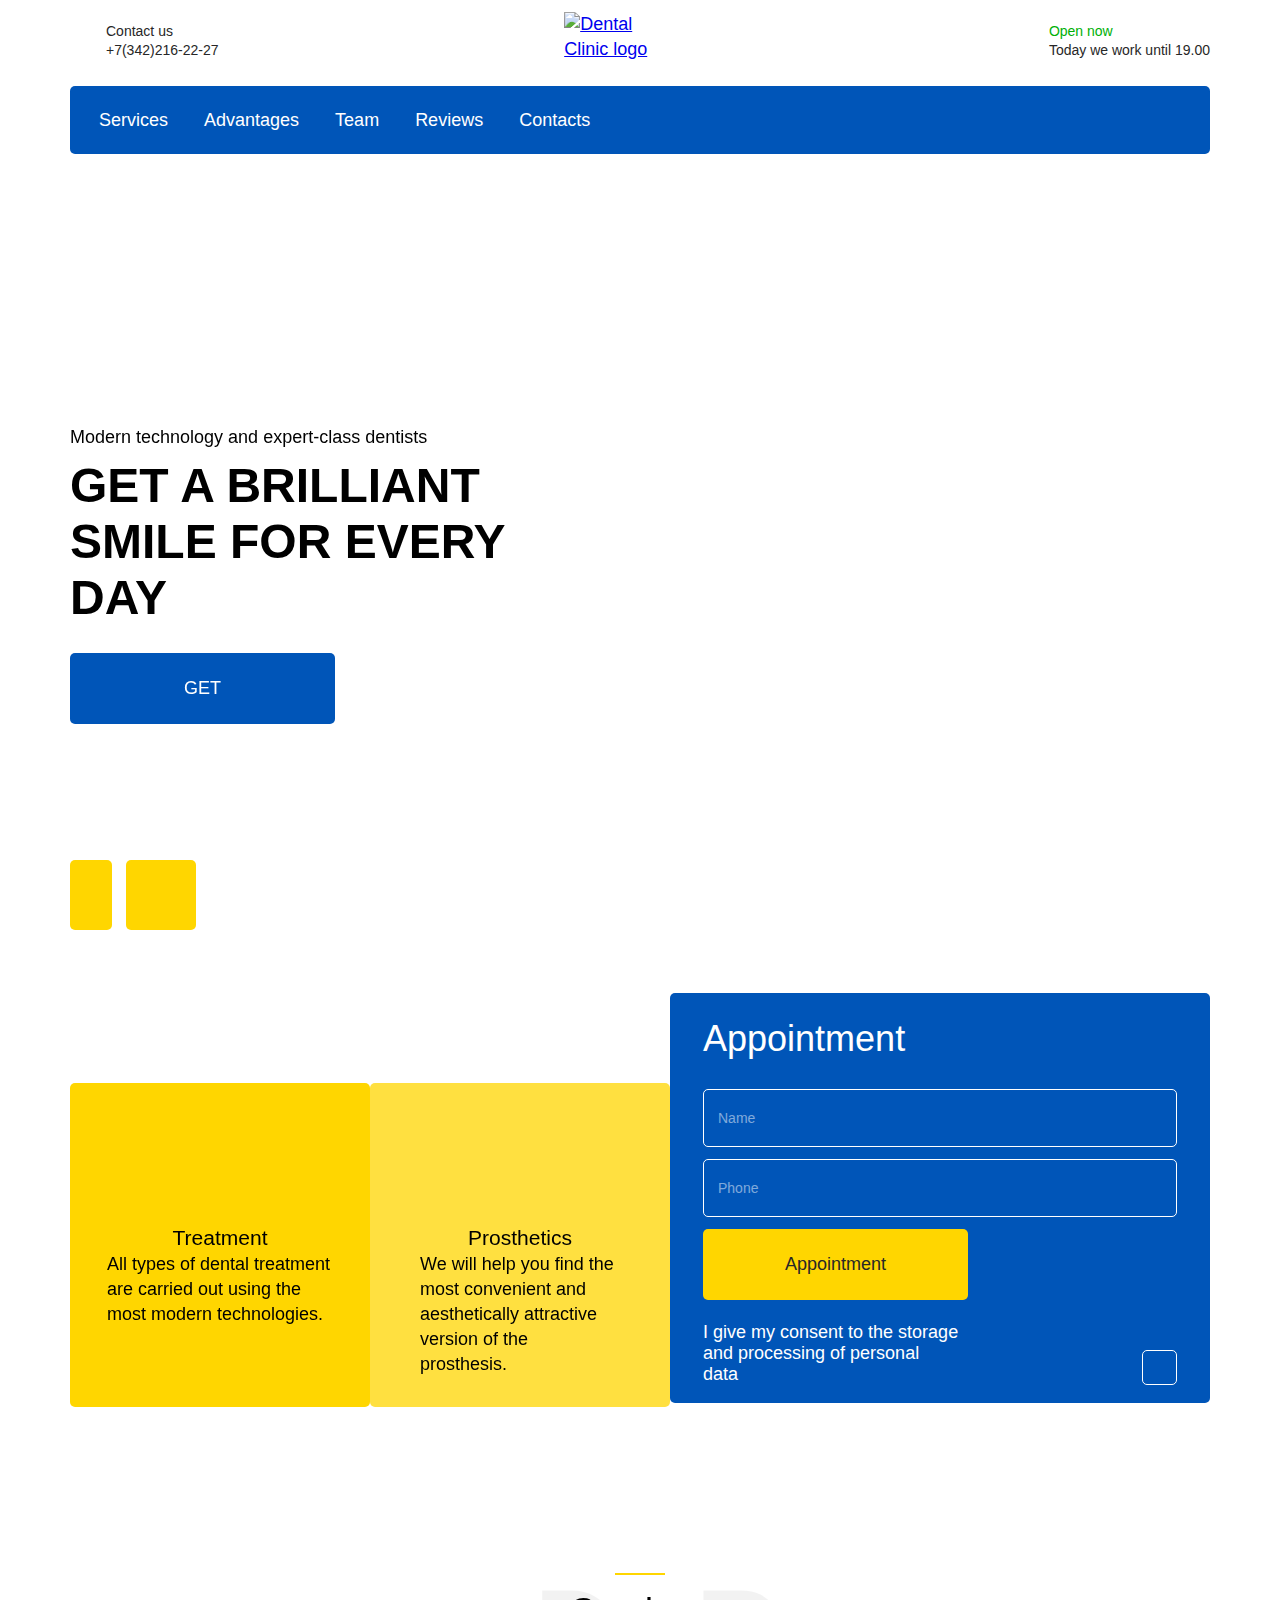
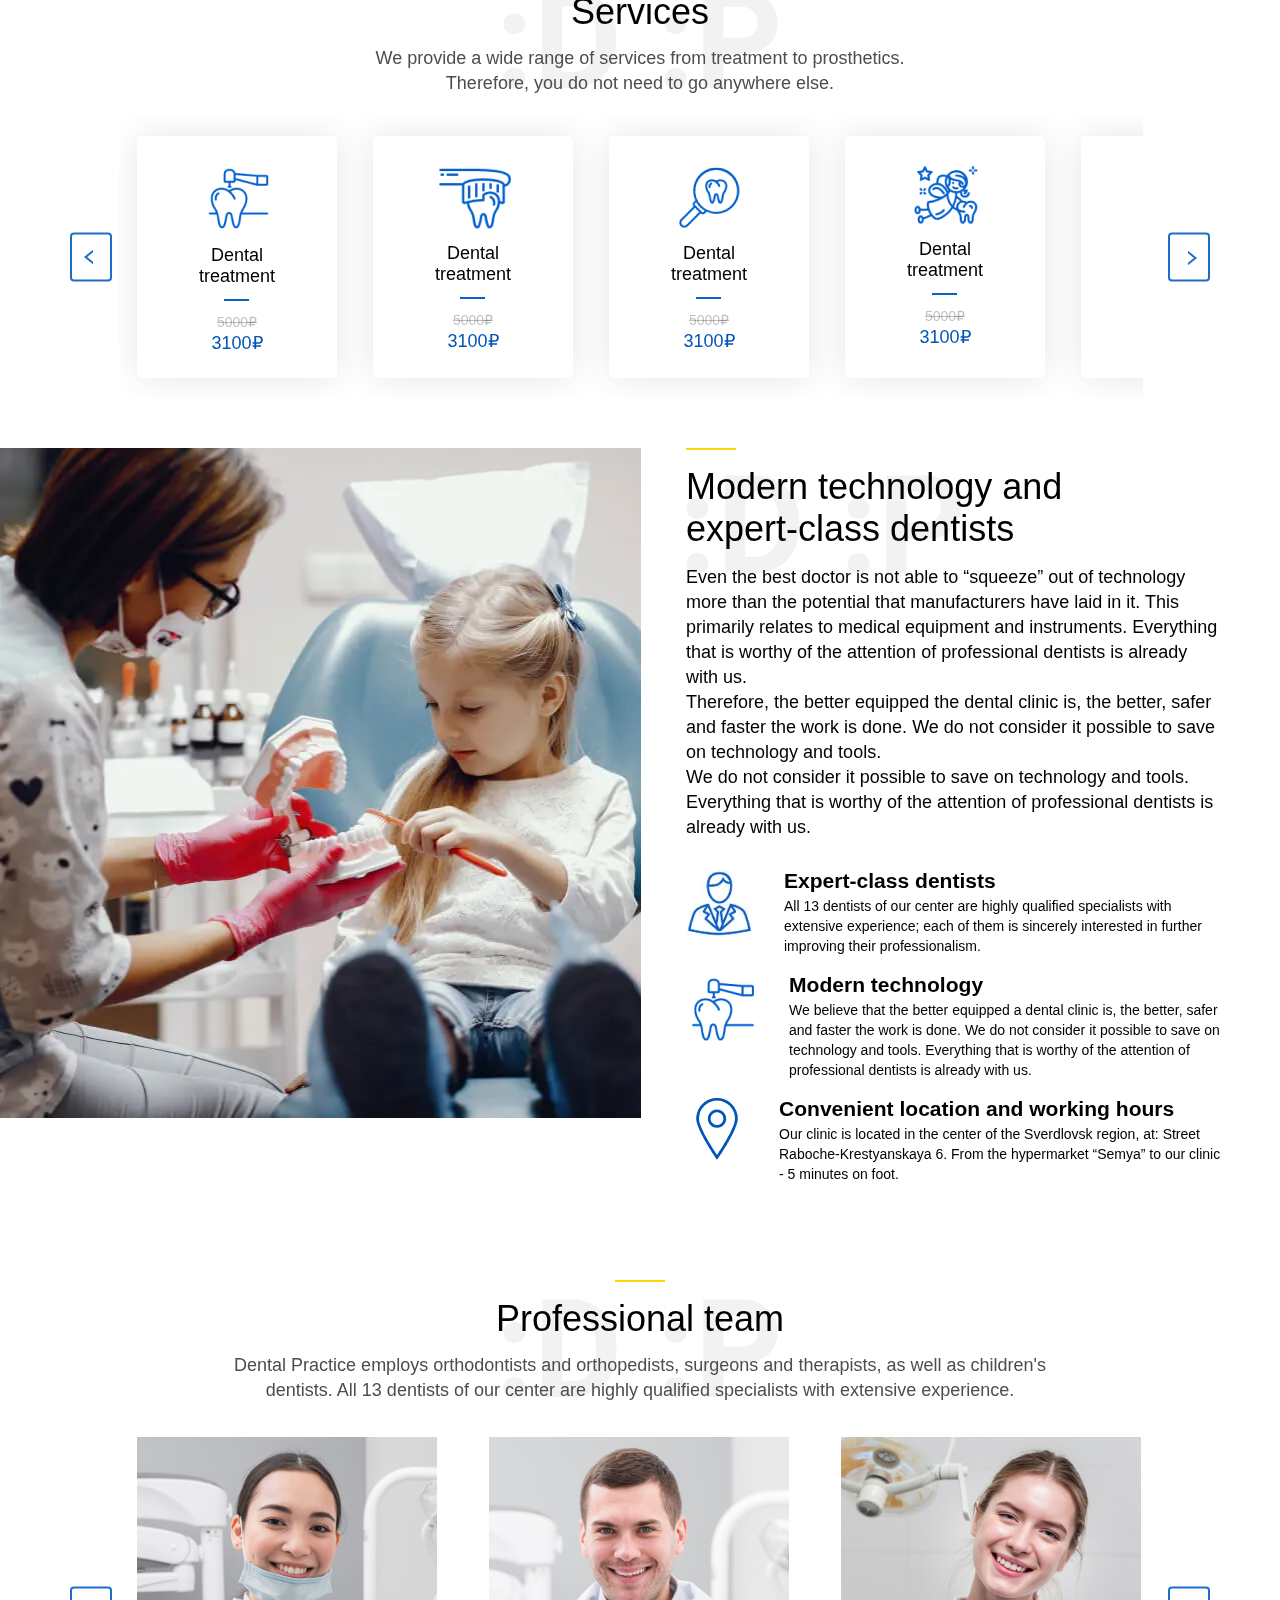
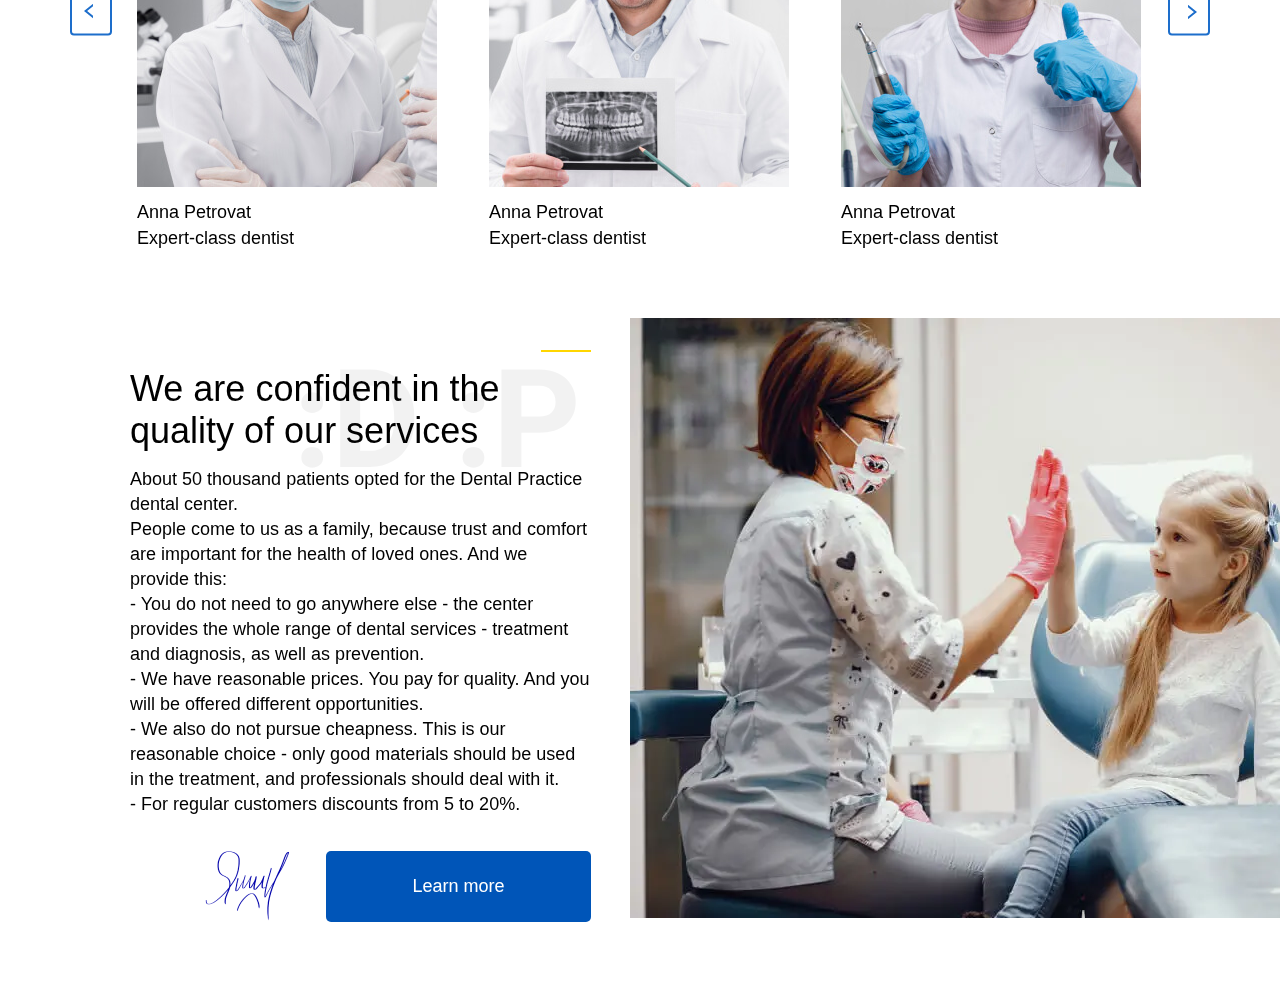
==== commit 741c8ede: "Make quality section responsive and add images" ====
--- a/index.html
+++ b/index.html
@@ -259,6 +259,54 @@
         </div>
       </div>
     </section>
+
+    <section class="quality">
+      <div class="container container--big quality__container">
+        <div class="quality__content">
+          <h2 class="quality__heading">We are confident in the quality of our services</h2>
+          <p class="quality__text">
+            <span class="quality__text-span">About 50 thousand patients opted for the Dental Practice dental center.</span>
+            <span class="quality__text-span">People come to us as a family, because trust and comfort are important for the health of loved ones. And we provide this:</span>
+          </p>
+          <ol class="quality__list">
+            <li class="quality__list-item quality__item">
+              - You do not need to go anywhere else - the center provides the whole range of dental services - treatment and diagnosis, as well as prevention.
+            </li>
+            <li class="quality__list-item quality__item">
+              - We have reasonable prices. You pay for quality. And you will be offered different opportunities.
+            </li>
+            <li class="quality__list-item quality__item">
+              - We also do not pursue cheapness. This is our reasonable choice - only good materials should be used in the treatment, and professionals should deal with it.
+            </li>
+            <li class="quality__list-item quality__item">
+              - For regular customers discounts from 5 to 20%.
+            </li>
+          </ol>
+          <div class="quality__signature-button">
+            <span class="quality__signature" aria-label="Signature of director of Dental Clinic"></span>
+            <a class="button button--blue quality__button" href="#" aria-label="Learn more about quality of our services">Learn more</a>
+          </div>
+        </div>
+        <picture class="quality__picture">
+          <!-- max-width 375px webp -->
+          <source type="image/webp" media="(max-width:375px)" srcset="img/quality-sm.webp 1x, img/quality-sm@2x.webp 2x">
+          <!-- max-width 375px jpg -->
+          <source media="(max-width:375px)" srcset="img/quality-sm.jpg 1x, img/quality-sm@2x.jpg 2x">
+          <!-- max-width 1024px webp -->
+          <source type="image/webp" media="(max-width:1024px)" srcset="img/quality-md.webp 1x, img/quality-md@2x.webp 2x">
+          <!-- max-width 1024px jpg -->
+          <source media="(max-width:1024px)" srcset="img/quality-md.jpg 1x, img/quality-md@2x.jpg 2x">
+          <!-- max-width 1440px webp -->
+          <source type="image/webp" media="(max-width:1440px)" srcset="img/quality-lg.webp 1x, img/quality-lg@2x.webp 2x">
+          <!-- max-width 1440px jpg -->
+          <source media="(max-width:1440px)" srcset="img/quality-lg.jpg 1x, img/quality-lg@2x.jpg 2x">
+          <!-- default webp -->
+          <source type="image/webp" srcset="img/quality.webp 1x, img/quality@2x.webp">
+          <!-- default jpg -->
+          <img class="quality__picture-img" src="img/quality.jpg" alt="Dentist is looking girl's teeth" width="750" height="613" srcset="img/quality.jpg 1x, img/quality@2x.jpg 2x">
+        </picture>
+      </div>
+    </section>
   </main>
 
   <script src="js/main.js"></script>
--- a/css/main.css
+++ b/css/main.css
@@ -1867,7 +1867,7 @@
 
 .team__container {
   padding-top: 8px;
-  padding-bottom: 47px;
+  padding-bottom: 69px;
   background-image: url("../../img/section-logo.svg");
   background-repeat: no-repeat;
   background-size: 275px auto;
@@ -2055,4 +2055,213 @@
     display: none;
   }
 }
+
+.quality__container {
+  display: -webkit-box;
+  display: -ms-flexbox;
+  display: flex;
+  -webkit-box-pack: justify;
+      -ms-flex-pack: justify;
+          justify-content: space-between;
+  padding-bottom: 69px;
+  padding-right: 0;
+  padding-left: 130px;
+}
+
+.quality__picture {
+  -ms-flex-negative: 0;
+      flex-shrink: 0;
+}
+
+.quality__picture-img {
+  display: block;
+  width: 750px;
+  height: 600px;
+  margin-left: 39px;
+}
+
+.quality__content {
+  max-width: 534px;
+  background-image: url("../../img/section-logo.svg");
+  background-repeat: no-repeat;
+  background-size: 275px auto;
+  background-position: top 51px right 15px;
+  padding-top: 32px;
+}
+
+.quality__heading {
+  display: -webkit-box;
+  display: -ms-flexbox;
+  display: flex;
+  -webkit-box-orient: vertical;
+  -webkit-box-direction: normal;
+      -ms-flex-direction: column;
+          flex-direction: column;
+  -webkit-box-align: end;
+      -ms-flex-align: end;
+          align-items: flex-end;
+  max-width: 491px;
+  font-weight: 500;
+  font-size: 36px;
+  line-height: 42px;
+  margin-top: 0;
+  margin-bottom: 15px;
+}
+
+.quality__heading::before {
+  display: block;
+  width: 50px;
+  height: 2px;
+  background-color: #FFD600;
+  content: "";
+  margin-bottom: 16px;
+}
+
+.quality__text {
+  font-weight: 300;
+  margin: 0;
+}
+
+.quality__text-span {
+  display: block;
+}
+
+.quality__list {
+  display: -webkit-box;
+  display: -ms-flexbox;
+  display: flex;
+  -webkit-box-orient: vertical;
+  -webkit-box-direction: normal;
+      -ms-flex-direction: column;
+          flex-direction: column;
+  padding: 0;
+  margin: 0;
+  list-style-type: none;
+  margin-bottom: 34px;
+}
+
+.quality__item {
+  font-weight: 300;
+}
+
+.quality__signature-button {
+  display: -webkit-box;
+  display: -ms-flexbox;
+  display: flex;
+  -webkit-box-pack: end;
+      -ms-flex-pack: end;
+          justify-content: flex-end;
+}
+
+.quality__signature {
+  display: block;
+  width: 85px;
+  height: 70px;
+  background-image: url("../../img/signature.png");
+  background-repeat: no-repeat;
+  background-size: contain;
+  background-position: center center;
+  margin-right: 36px;
+  -ms-flex-negative: 0;
+      flex-shrink: 0;
+}
+
+.quality__button {
+  text-transform: none;
+}
+
+@media only screen and (-webkit-min-device-pixel-ratio: 2), only screen and (min--moz-device-pixel-ratio: 2), only screen and (min-device-pixel-ratio: 2), only screen and (min-resolution: 192dpi), only screen and (min-resolution: 2dppx) {
+  .quality__signature {
+    background-image: url("../../img/signature@2x.png");
+  }
+}
+
+@media only screen and (max-width: 1440px) {
+  .quality__picture-img {
+    width: 650px;
+    height: 600px;
+  }
+}
+
+@media only screen and (max-width: 1170px) {
+  .quality__container {
+    padding-left: 20px;
+  }
+}
+
+@media only screen and (max-width: 1024px) {
+  .quality__picture-img {
+    width: 443px;
+    height: 600px;
+  }
+}
+
+@media only screen and (max-width: 865px) {
+  .quality__picture-img {
+    margin-left: 12px;
+  }
+  .quality__content {
+    padding-top: 0;
+  }
+  .quality__heading {
+    margin-bottom: 5px;
+  }
+  .quality__list {
+    margin-bottom: 28px;
+  }
+}
+
+@media only screen and (max-width: 800px) {
+  .quality__container {
+    -webkit-box-orient: vertical;
+    -webkit-box-direction: normal;
+        -ms-flex-direction: column;
+            flex-direction: column;
+    padding-left: 0;
+  }
+  .quality__picture {
+    -ms-flex-item-align: center;
+        -ms-grid-row-align: center;
+        align-self: center;
+    -webkit-box-ordinal-group: 0;
+        -ms-flex-order: -1;
+            order: -1;
+  }
+  .quality__picture-img {
+    margin-bottom: 21px;
+    margin-left: 0;
+    width: 100%;
+    -o-object-fit: cover;
+       object-fit: cover;
+  }
+  .quality__content {
+    max-width: 100%;
+    padding-left: 20px;
+    padding-right: 18px;
+    background-position: left 20px top 20px;
+  }
+  .quality__heading {
+    -webkit-box-align: start;
+        -ms-flex-align: start;
+            align-items: flex-start;
+  }
+  .quality__signature-button {
+    -webkit-box-align: center;
+        -ms-flex-align: center;
+            align-items: center;
+    -webkit-box-pack: center;
+        -ms-flex-pack: center;
+            justify-content: center;
+  }
+}
+
+@media only screen and (max-width: 375px) {
+  .quality__picture-img {
+    width: auto;
+    height: 309px;
+    -o-object-fit: none;
+       object-fit: none;
+    margin-bottom: 30px;
+  }
+}
 /*# sourceMappingURL=main.css.map */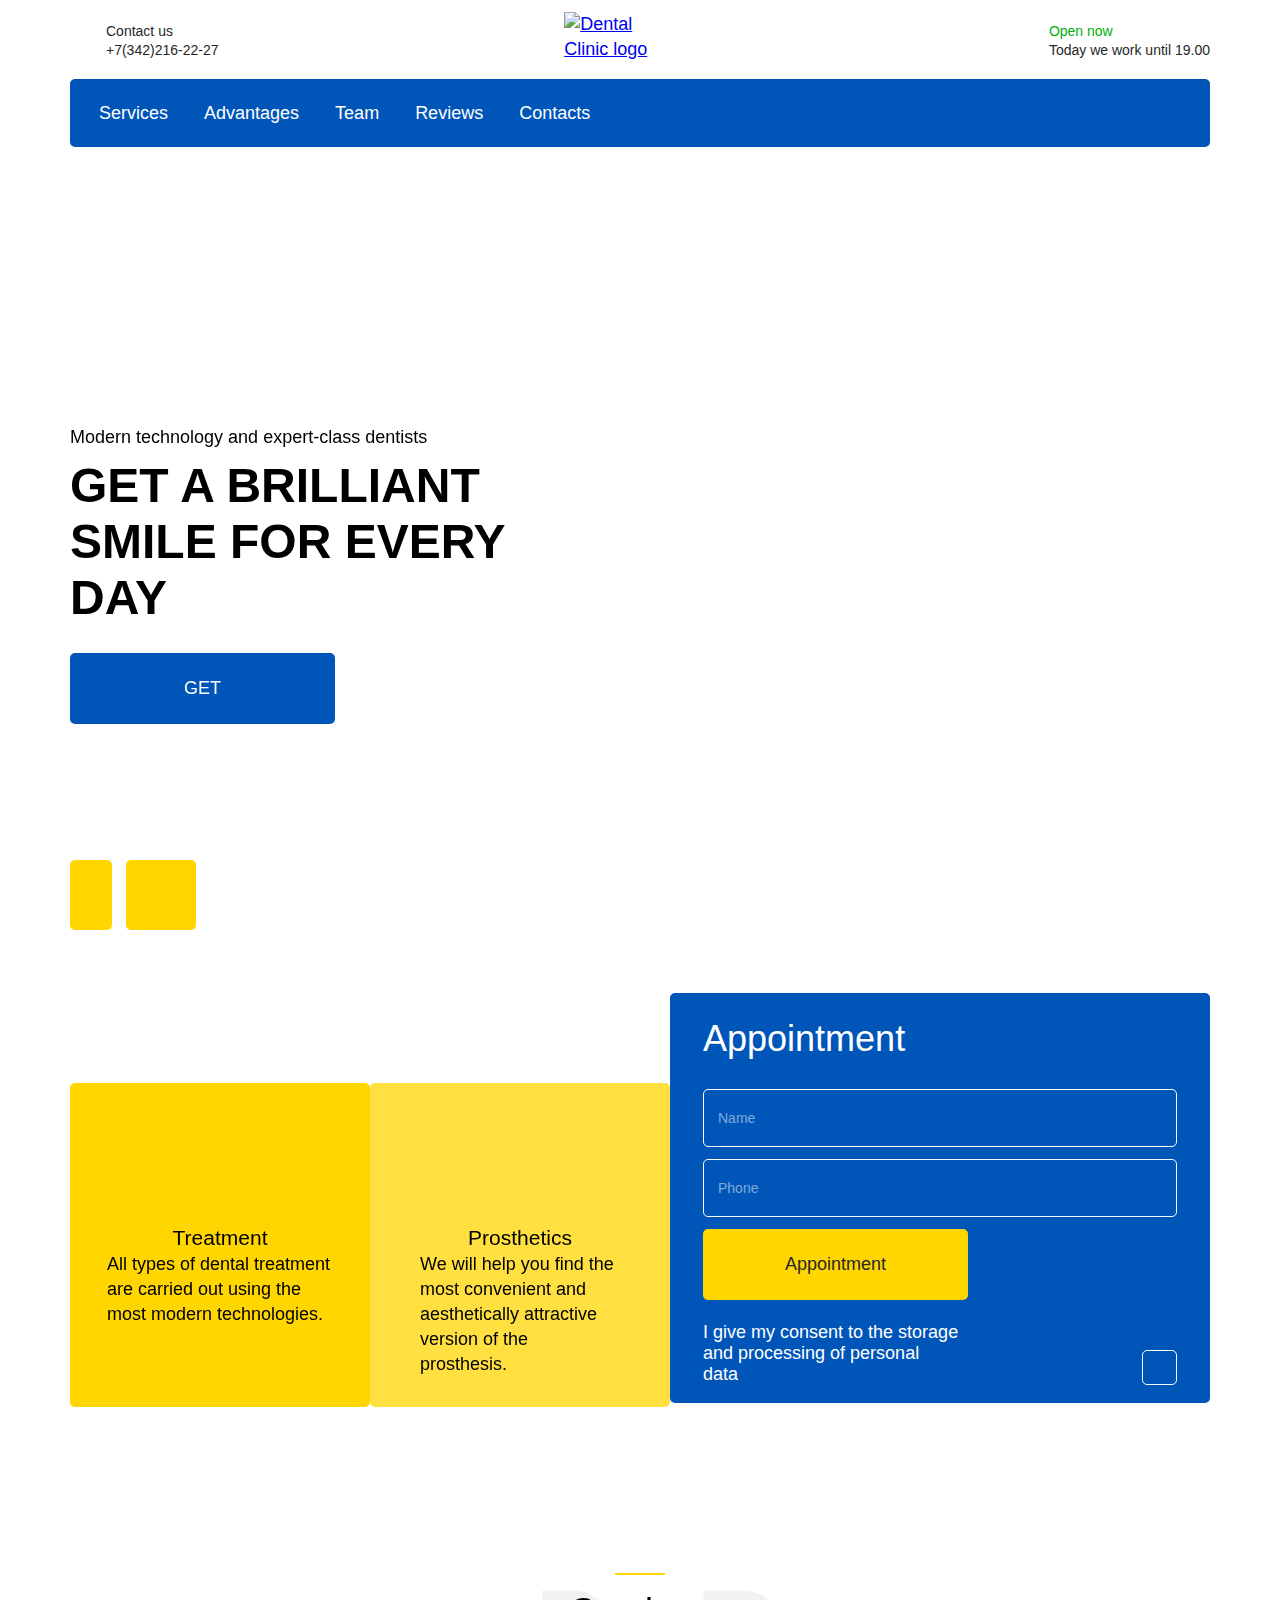
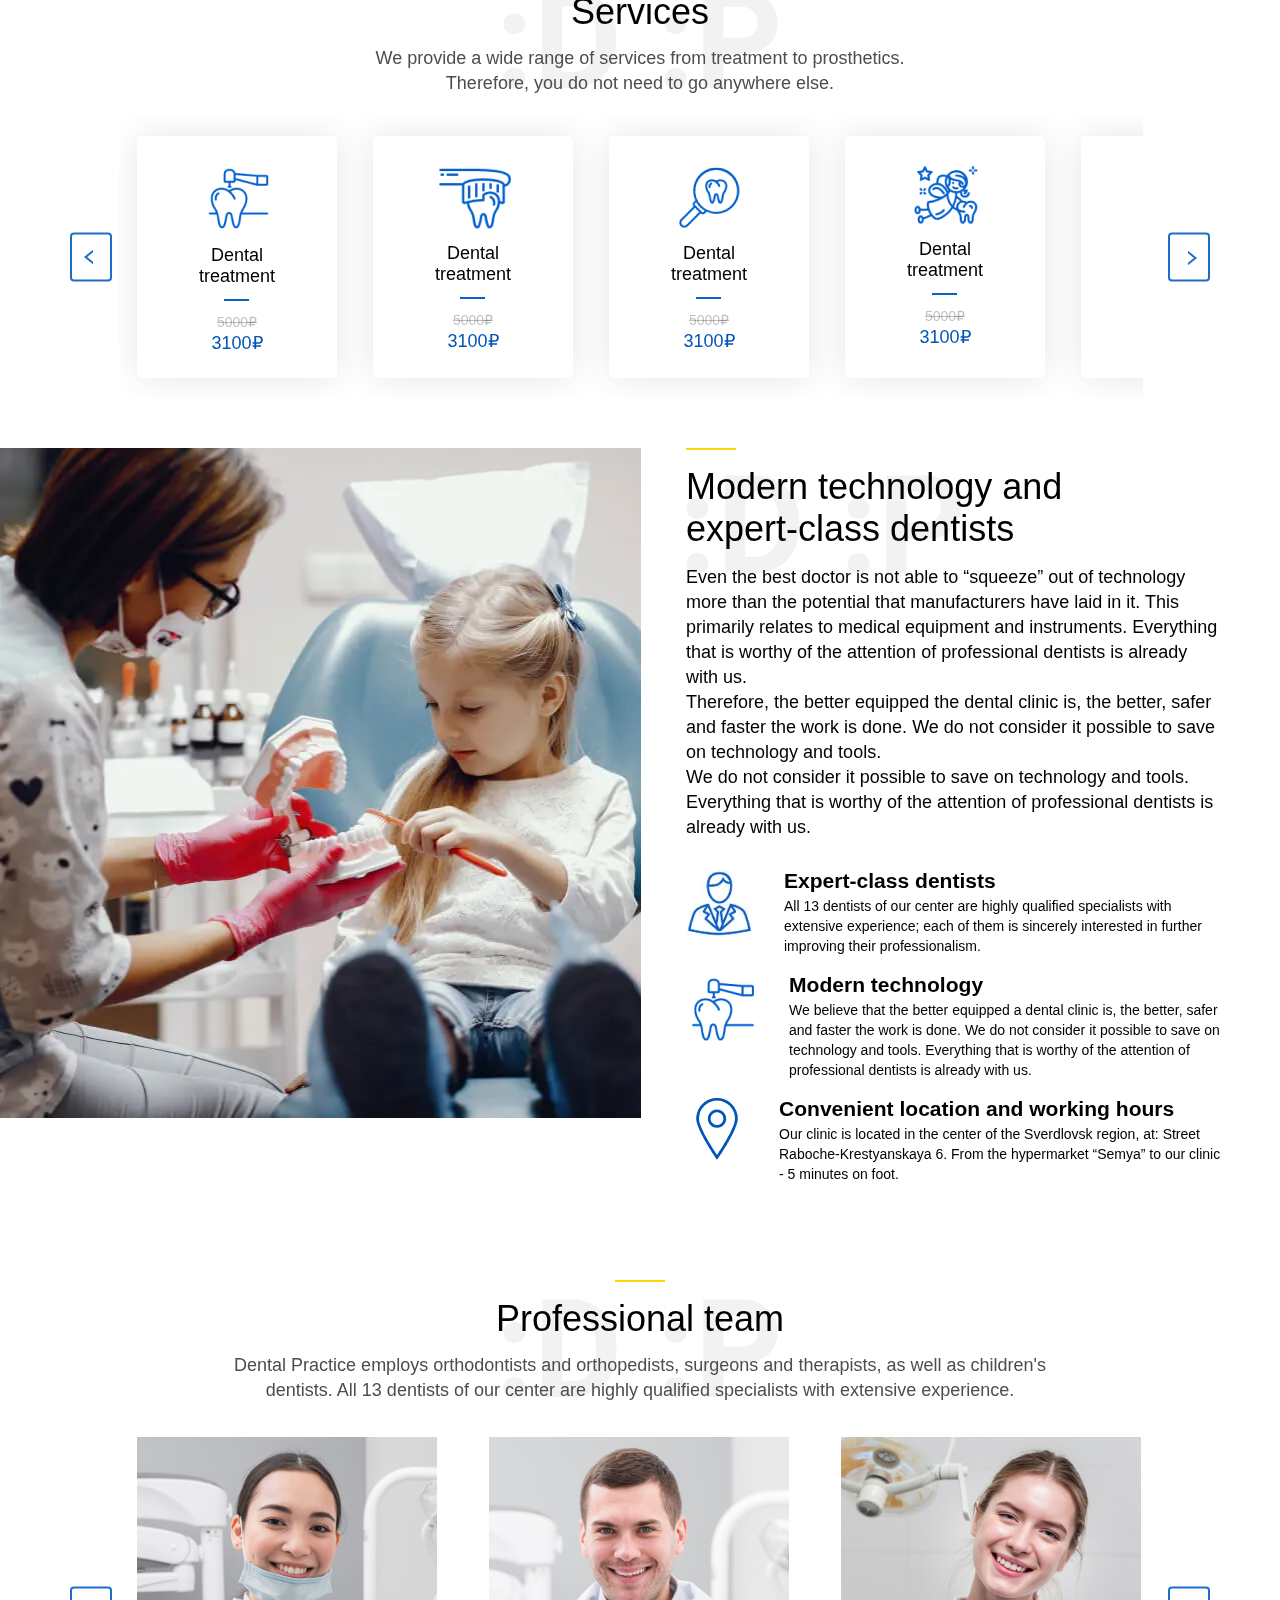
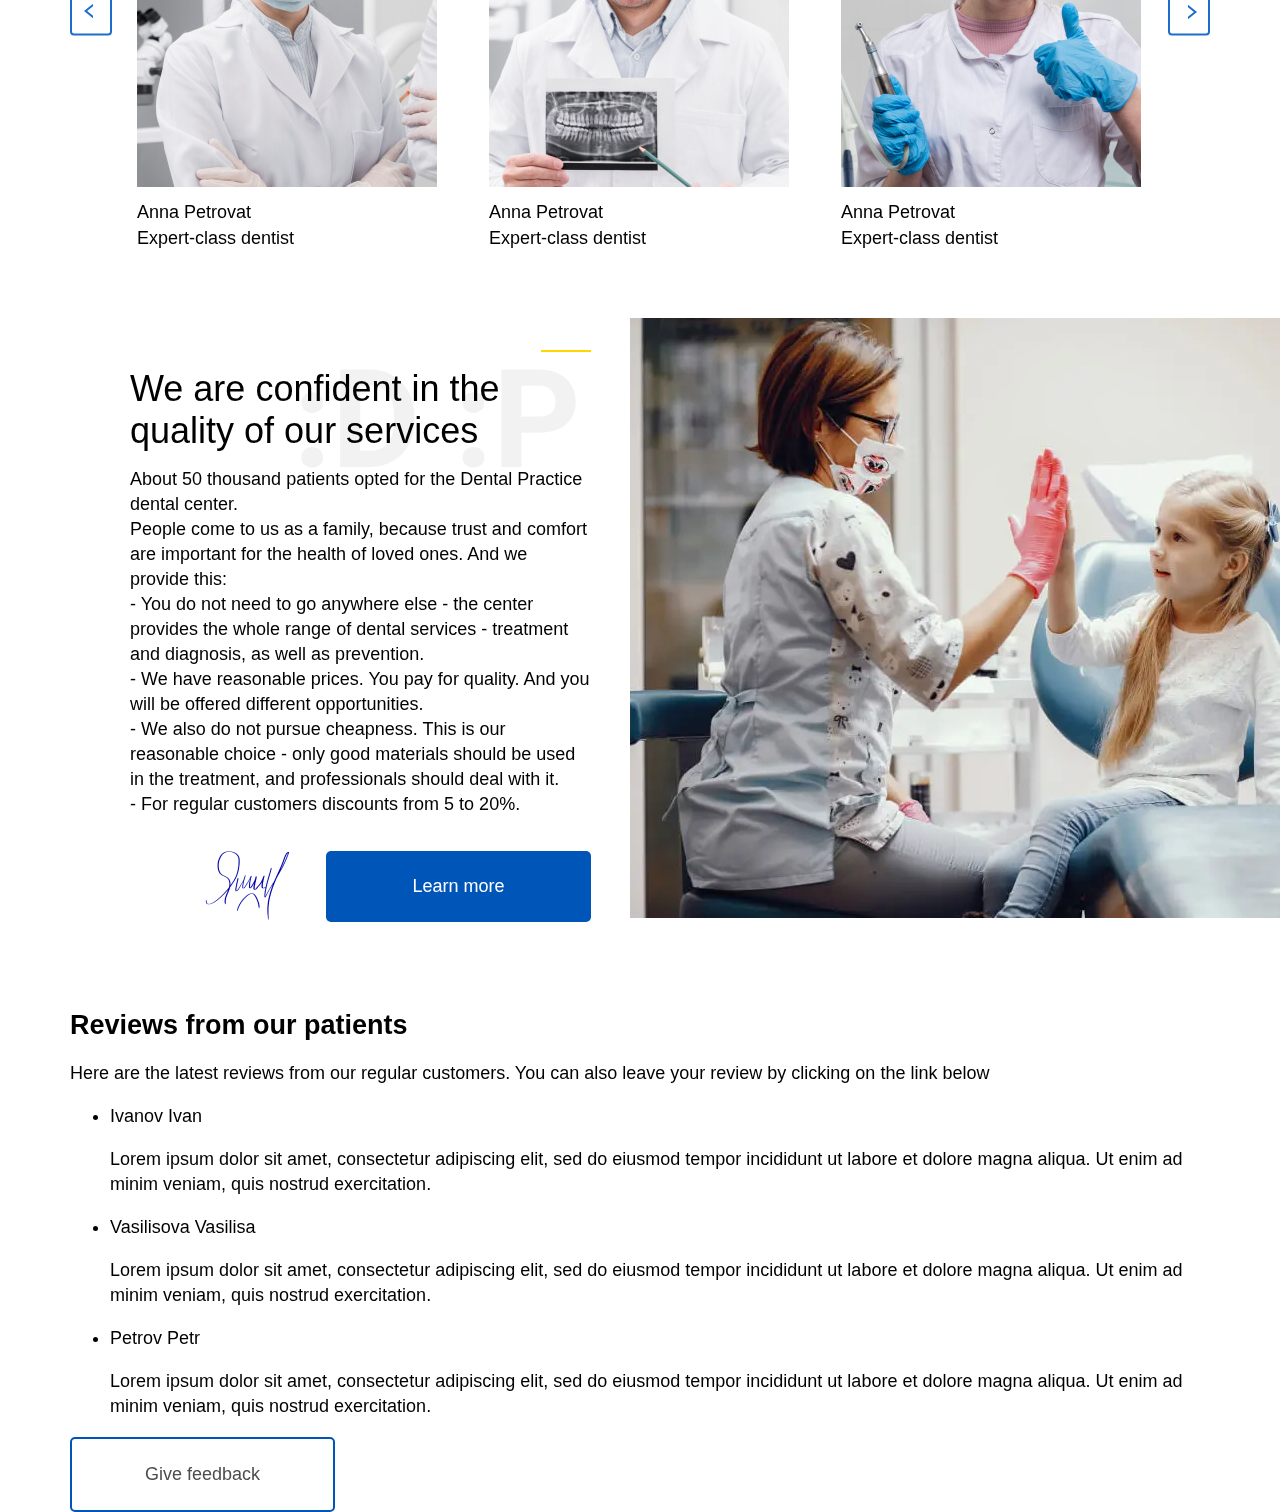
==== commit 6bf8758d: "Add reviews section" ====
--- a/index.html
+++ b/index.html
@@ -120,7 +120,7 @@
 
           <label class="appointment__form-checkbox-span" for="checkbox-input" aria-label="Agreement">
             <span class="appointment__form-span">I give my consent to the storage and processing of personal data</span>
-            <input class="visually-hidden appointment__form-checkbox" type="checkbox" id="checkbox-input" name="agreement" required>
+            <input class="visually-hidden appointment__form-checkbox" type="checkbox" id="checkbox-input" name="agreement" checked required>
             <span class="appointment__form-checkbox-style"></span>
           </label>
 
@@ -307,6 +307,29 @@
         </picture>
       </div>
     </section>
+
+    <section class="reviews" id="reviews">
+      <div class="container reviews__container">
+        <h2 class="reviews__heading">Reviews from our patients</h2>
+        <p class="reviews__description">Here are the latest reviews from our regular customers. You can also leave your review by clicking on the link below</p>
+
+        <ul class="reviews__list">
+          <li class="reviews__list-item review">
+            <p class="review__name">Ivanov Ivan</p>
+            <p class="review__text">Lorem ipsum dolor sit amet, consectetur adipiscing elit, sed do eiusmod tempor incididunt ut labore et dolore magna aliqua. Ut enim ad minim veniam, quis nostrud exercitation.</p>
+          </li>
+          <li class="reviews__list-item review">
+            <p class="review__name">Vasilisova Vasilisa</p>
+            <p class="review__text">Lorem ipsum dolor sit amet, consectetur adipiscing elit, sed do eiusmod tempor incididunt ut labore et dolore magna aliqua. Ut enim ad minim veniam, quis nostrud exercitation.</p>
+          </li>
+          <li class="reviews__list-item review">
+            <p class="review__name">Petrov Petr</p>
+            <p class="review__text">Lorem ipsum dolor sit amet, consectetur adipiscing elit, sed do eiusmod tempor incididunt ut labore et dolore magna aliqua. Ut enim ad minim veniam, quis nostrud exercitation.</p>
+          </li>
+        </ul>
+        <a class="button button--feedback reviews__button" href="#">Give feedback</a>
+      </div>
+    </section>
   </main>
 
   <script src="js/main.js"></script>
--- a/css/main.css
+++ b/css/main.css
@@ -505,16 +505,35 @@
 }
 
 .button--blue:active,
-.button--yellow:avtive {
+.button--yellow:active,
+.button--feedback:active {
   opacity: 0.6;
 }
 
 .button--yellow {
   background-color: #FFD600;
   color: #272727;
-  text-transform: capitalize;
+  text-transform: none;
   -webkit-transition: opacity 0.3s ease;
   transition: opacity 0.3s ease;
+}
+
+.button--feedback {
+  border: 2px solid #0055B8;
+  color: #4D4D4D;
+  background-color: #ffffff;
+  text-transform: none;
+  -webkit-transition: background-color 0.3s ease,+ color 0.3s ease,+ opacity 0.3s ease;
+  transition: background-color 0.3s ease,+ color 0.3s ease,+ opacity 0.3s ease;
+}
+
+.button--feedback:hover {
+  background-color: #0055B8;
+  color: #ffffff;
 }
 
 .slider-button {
@@ -578,7 +597,7 @@
 .site-header__container-inner {
   position: relative;
   z-index: 1;
-  padding-bottom: 52px;
+  padding-bottom: 45px;
   padding-top: 12px;
 }
 
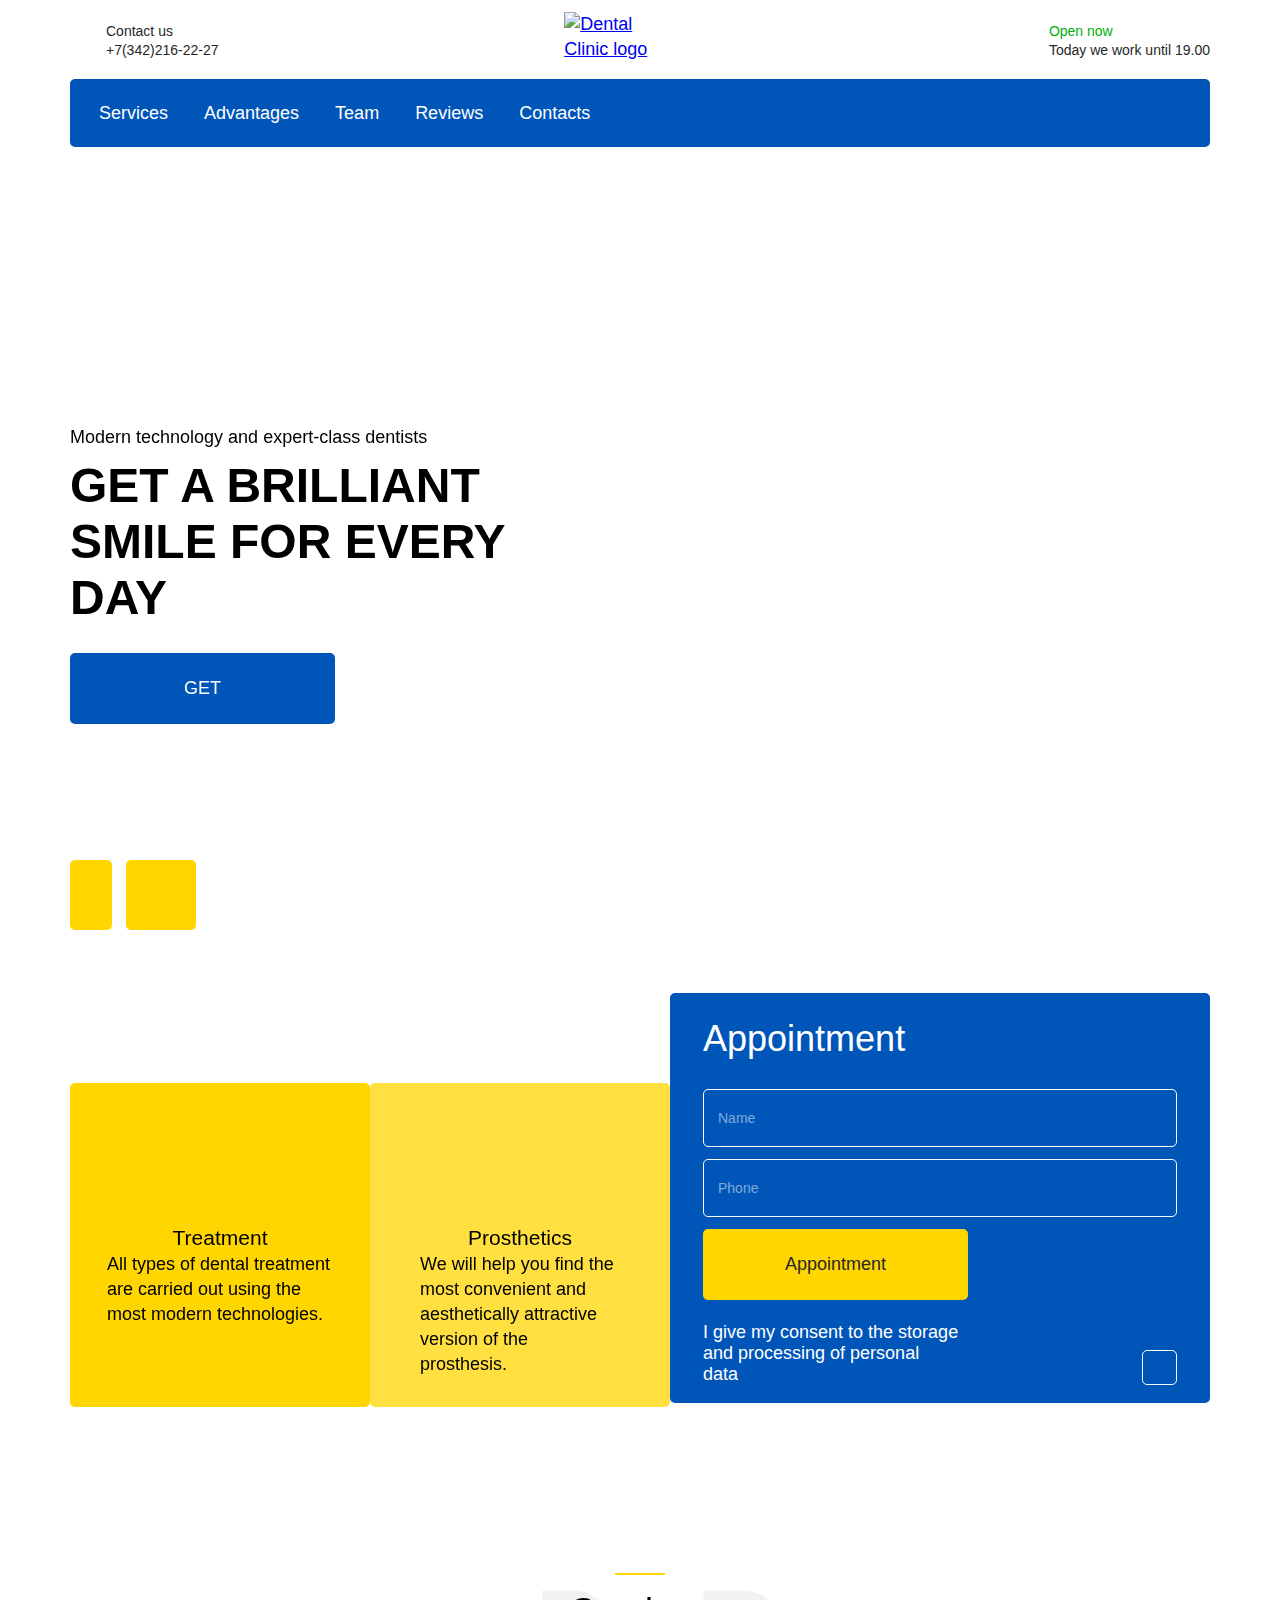
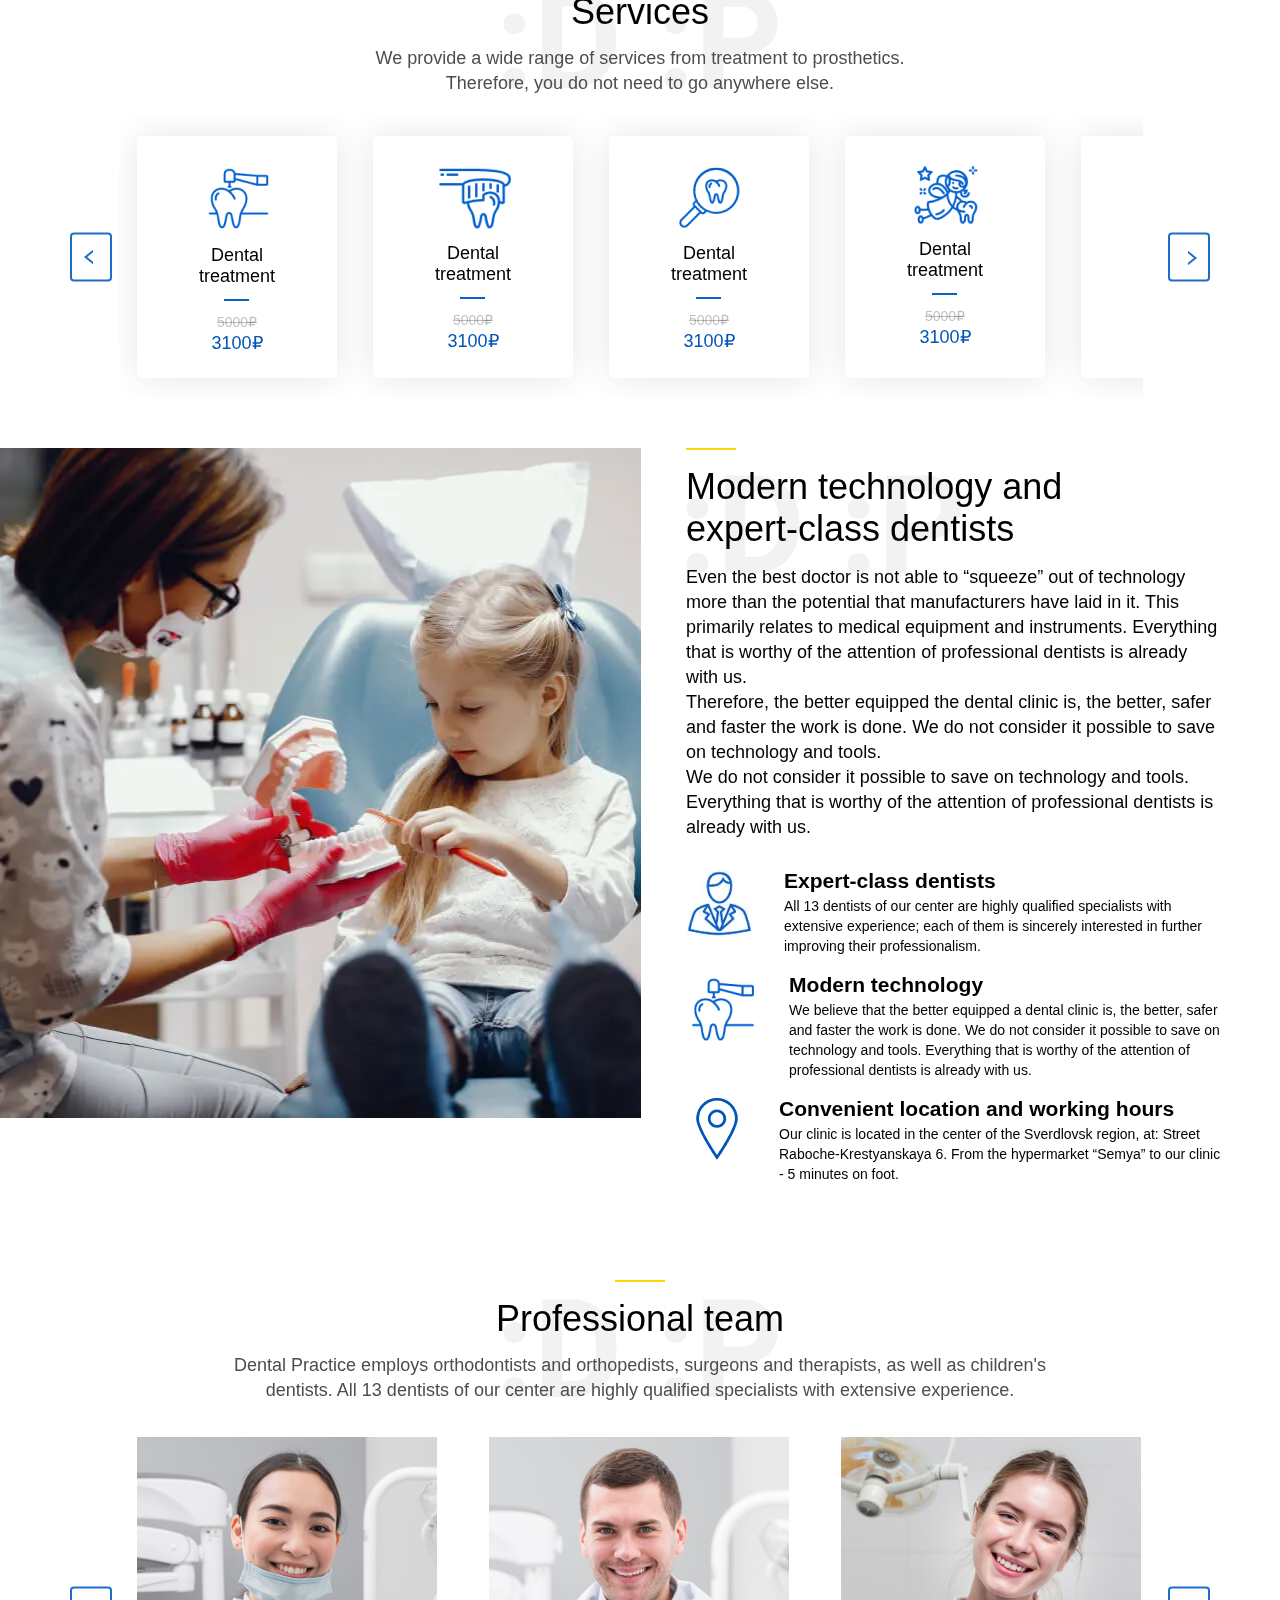
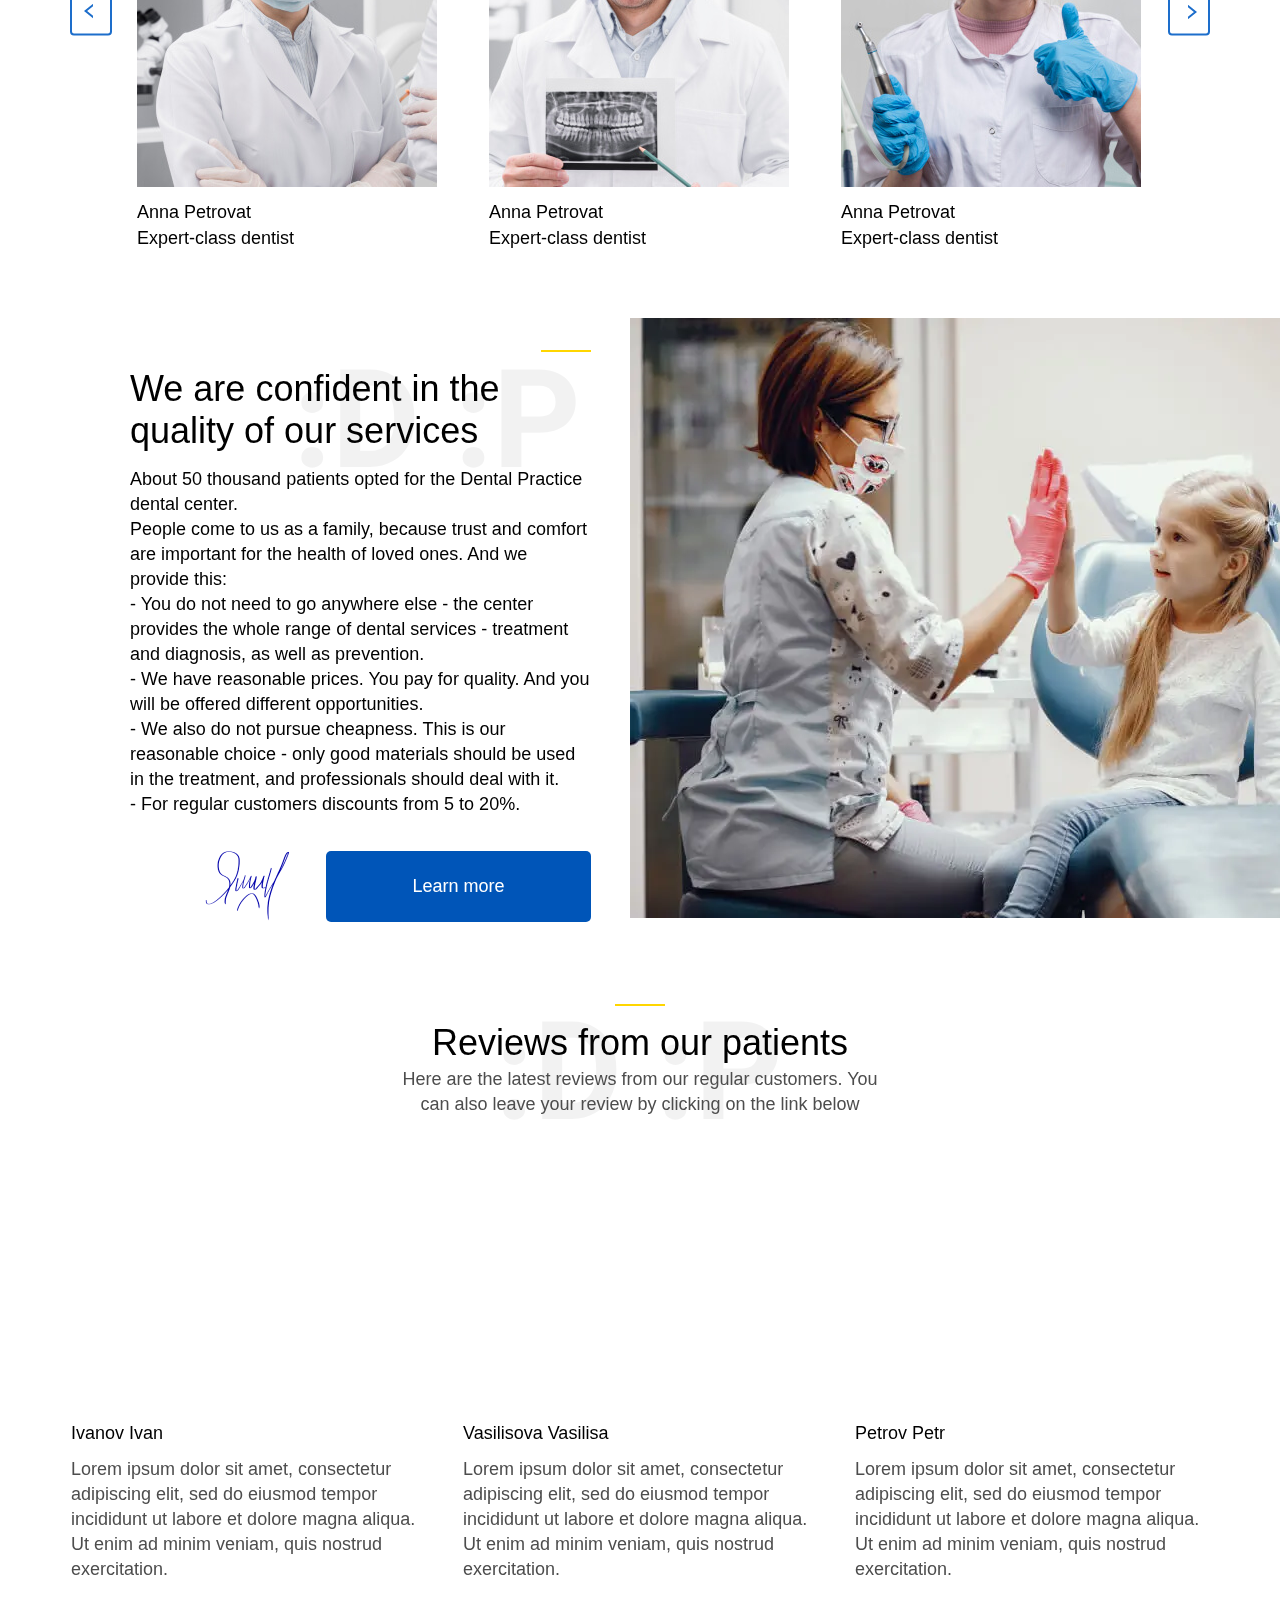
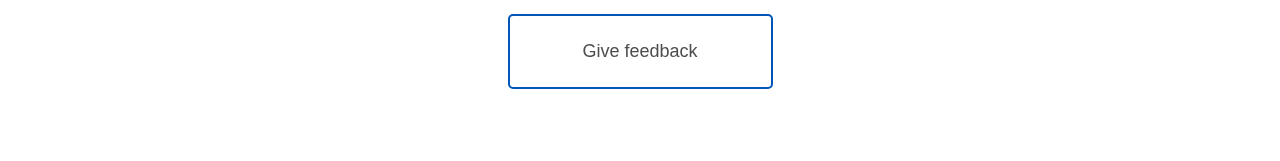
==== commit a2c7eb35: "Optimize codes" ====
--- a/index.html
+++ b/index.html
@@ -116,7 +116,7 @@
           <input class="appointment__form-input" type="text" id="name-input" placeholder="Name" name="Name" spellcheck="false" required>
 
           <label class="visually-hidden" for="name-input">Your phone number</label>
-          <input class="appointment__form-input" type="tel" id="phone-input" placeholder="Phone" name="Phone" spellcheck="false" pattern="[0-9]{5,10}" required>
+          <input class="appointment__form-input" type="tel" id="phone-input" placeholder="Phone" name="Phone" spellcheck="false" title="Write maximum 5 numbers" pattern="[0-9]{5,10}" required>
 
           <label class="appointment__form-checkbox-span" for="checkbox-input" aria-label="Agreement">
             <span class="appointment__form-span">I give my consent to the storage and processing of personal data</span>
@@ -313,20 +313,22 @@
         <h2 class="reviews__heading">Reviews from our patients</h2>
         <p class="reviews__description">Here are the latest reviews from our regular customers. You can also leave your review by clicking on the link below</p>
 
-        <ul class="reviews__list">
+        <ol class="reviews__list">
           <li class="reviews__list-item review">
-            <p class="review__name">Ivanov Ivan</p>
-            <p class="review__text">Lorem ipsum dolor sit amet, consectetur adipiscing elit, sed do eiusmod tempor incididunt ut labore et dolore magna aliqua. Ut enim ad minim veniam, quis nostrud exercitation.</p>
+            <div class="review__wrapper">
+              <p class="review__name">Ivanov Ivan</p>
+              <blockquote class="review__blockquote">Lorem ipsum dolor sit amet, consectetur adipiscing elit, sed do eiusmod tempor incididunt ut labore et dolore magna aliqua. Ut enim ad minim veniam, quis nostrud exercitation.</blockquote>
+            </div>
           </li>
           <li class="reviews__list-item review">
             <p class="review__name">Vasilisova Vasilisa</p>
-            <p class="review__text">Lorem ipsum dolor sit amet, consectetur adipiscing elit, sed do eiusmod tempor incididunt ut labore et dolore magna aliqua. Ut enim ad minim veniam, quis nostrud exercitation.</p>
+            <blockquote class="review__blockquote">Lorem ipsum dolor sit amet, consectetur adipiscing elit, sed do eiusmod tempor incididunt ut labore et dolore magna aliqua. Ut enim ad minim veniam, quis nostrud exercitation.</blockquote>
           </li>
           <li class="reviews__list-item review">
             <p class="review__name">Petrov Petr</p>
-            <p class="review__text">Lorem ipsum dolor sit amet, consectetur adipiscing elit, sed do eiusmod tempor incididunt ut labore et dolore magna aliqua. Ut enim ad minim veniam, quis nostrud exercitation.</p>
-          </li>
-        </ul>
+            <blockquote class="review__blockquote">Lorem ipsum dolor sit amet, consectetur adipiscing elit, sed do eiusmod tempor incididunt ut labore et dolore magna aliqua. Ut enim ad minim veniam, quis nostrud exercitation.</blockquote>
+          </li>
+        </ol>
         <a class="button button--feedback reviews__button" href="#">Give feedback</a>
       </div>
     </section>
--- a/css/main.css
+++ b/css/main.css
@@ -1275,30 +1275,45 @@
   margin-bottom: 12px;
 }
 
-.appointment__form-input::-webkit-input-placeholder,
-.appointment__form-input:focus::-webkit-input-placeholder {
+.appointment__form-input::-webkit-input-placeholder {
   color: rgba(255, 255, 255, 0.5);
 }
 
-.appointment__form-input:-ms-input-placeholder,
-.appointment__form-input:focus:-ms-input-placeholder {
+.appointment__form-input:-ms-input-placeholder {
   color: rgba(255, 255, 255, 0.5);
 }
 
-.appointment__form-input::-ms-input-placeholder,
-.appointment__form-input:focus::-ms-input-placeholder {
+.appointment__form-input::-ms-input-placeholder {
   color: rgba(255, 255, 255, 0.5);
 }
 
-.appointment__form-input::placeholder,
-.appointment__form-input:focus::placeholder {
+.appointment__form-input::placeholder {
   color: rgba(255, 255, 255, 0.5);
 }
 
-.appointment__form-input:not(:placeholder-shown),
+.appointment__form-input:not(:placeholder-shown) {
+  background-color: #fff;
+  border: 1px solid #0055B8;
+}
+
 .appointment__form-input:focus {
   background-color: #fff;
-  border: 1px solid #0055B8;
+}
+
+.appointment__form-input:focus::-webkit-input-placeholder {
+  color: #222222;
+}
+
+.appointment__form-input:focus:-ms-input-placeholder {
+  color: #222222;
+}
+
+.appointment__form-input:focus::-ms-input-placeholder {
+  color: #222222;
+}
+
+.appointment__form-input:focus::placeholder {
+  color: #222222;
 }
 
 .appointment__form-checkbox-span {
@@ -2283,4 +2298,240 @@
     margin-bottom: 30px;
   }
 }
+
+.reviews__container {
+  padding-top: 13px;
+  padding-bottom: 72px;
+  background-image: url("../../img/section-logo.svg");
+  background-repeat: no-repeat;
+  background-size: 275px auto;
+  background-position: top 30px center;
+}
+
+.reviews__heading::before {
+  display: block;
+  width: 50px;
+  height: 2px;
+  background-color: #FFD600;
+  content: "";
+  margin-bottom: 16px;
+}
+
+.reviews__heading {
+  display: -webkit-box;
+  display: -ms-flexbox;
+  display: flex;
+  -webkit-box-orient: vertical;
+  -webkit-box-direction: normal;
+      -ms-flex-direction: column;
+          flex-direction: column;
+  -webkit-box-align: center;
+      -ms-flex-align: center;
+          align-items: center;
+  -webkit-box-pack: center;
+      -ms-flex-pack: center;
+          justify-content: center;
+  font-weight: 500;
+  font-size: 36px;
+  line-height: 42px;
+  margin-top: 0;
+  margin-bottom: 3px;
+}
+
+.reviews__description {
+  max-width: 483px;
+  margin: 0 auto 35px;
+  color: #4D4D4D;
+  text-align: center;
+  font-weight: 300;
+}
+
+.reviews__list {
+  padding: 0;
+  margin: 0;
+  list-style-type: none;
+  display: -webkit-box;
+  display: -ms-flexbox;
+  display: flex;
+  -webkit-box-align: center;
+      -ms-flex-align: center;
+          align-items: center;
+  -webkit-box-pack: center;
+      -ms-flex-pack: center;
+          justify-content: center;
+  margin-left: -19px;
+  margin-right: -19px;
+  margin-bottom: 32px;
+  -ms-flex-wrap: wrap;
+      flex-wrap: wrap;
+}
+
+.reviews__list-item {
+  width: 354px;
+  margin-left: 19px;
+  margin-right: 19px;
+}
+
+.review {
+  display: -webkit-box;
+  display: -ms-flexbox;
+  display: flex;
+  -webkit-box-orient: vertical;
+  -webkit-box-direction: normal;
+      -ms-flex-direction: column;
+          flex-direction: column;
+  background-color: #ffffff;
+}
+
+.review::before {
+  display: block;
+  width: 354px;
+  height: 240px;
+  background-size: contain;
+  background-repeat: no-repeat;
+  background-position: center center;
+  margin-bottom: 31px;
+  content: "";
+}
+
+.review:nth-child(1)::before {
+  background-image: url("../../img/ivanov.jpg");
+}
+
+.review:nth-child(2)::before,
+.review:nth-child(3)::before {
+  background-image: url("../../img/petrov.jpg");
+}
+
+.review__name {
+  font-weight: 500;
+  line-height: 21px;
+  color: #000000;
+  margin-top: 0;
+  margin-bottom: 13px;
+}
+
+.review__blockquote {
+  margin: 0;
+  color: #4D4D4D;
+  font-weight: 300;
+}
+
+.reviews__button {
+  margin-left: auto;
+  margin-right: auto;
+}
+
+@media only screen and (-webkit-min-device-pixel-ratio: 2), only screen and (min--moz-device-pixel-ratio: 2), only screen and (min-device-pixel-ratio: 2), only screen and (min-resolution: 192dpi), only screen and (min-resolution: 2dppx) {
+  .review:nth-child(1)::before {
+    background-image: url("../../img/ivanov@2x.jpg");
+  }
+  .review:nth-child(2)::before,
+  .review:nth-child(3)::before {
+    background-image: url("../../img/petrov@2x.jpg");
+  }
+}
+
+@media only screen and (min-width: 1019px) and (max-width: 1170px) {
+  .reviews__list {
+    margin-left: -15px;
+    margin-right: -15px;
+  }
+  .reviews__list-item {
+    width: 306px;
+    margin-left: 15px;
+    margin-right: 15px;
+  }
+  .review::before {
+    width: 306px;
+  }
+  .review:nth-child(1)::before {
+    background-image: url("../../img/ivanov-sm.jpg");
+  }
+  .review:nth-child(2)::before,
+  .review:nth-child(3)::before {
+    background-image: url("../../img/petrov-sm.jpg");
+  }
+}
+
+@media only screen and (min-width: 1019px) and (max-width: 1170px) and (-webkit-min-device-pixel-ratio: 2), only screen and (min-width: 1019px) and (max-width: 1170px) and (min--moz-device-pixel-ratio: 2), only screen and (min-width: 1019px) and (max-width: 1170px) and (min-device-pixel-ratio: 2), only screen and (min-width: 1019px) and (max-width: 1170px) and (min-resolution: 192dpi), only screen and (min-width: 1019px) and (max-width: 1170px) and (min-resolution: 2dppx) {
+  .review:nth-child(1)::before {
+    background-image: url("../../img/ivanov-sm@2x.jpg");
+  }
+  .review:nth-child(2)::before,
+  .review:nth-child(3)::before {
+    background-image: url("../../img/petrov-sm@2x.jpg");
+  }
+}
+
+@media only screen and (max-width: 1018px) {
+  .review:nth-child(3) {
+    display: none;
+  }
+}
+
+@media only screen and (max-width: 800px) {
+  .reviews__list {
+    margin-left: 0;
+    margin-right: 0;
+  }
+  .review {
+    width: 100%;
+    -webkit-box-orient: horizontal;
+    -webkit-box-direction: normal;
+        -ms-flex-direction: row;
+            flex-direction: row;
+    -webkit-box-align: center;
+        -ms-flex-align: center;
+            align-items: center;
+    margin-left: 0;
+    margin-right: 0;
+  }
+  .review::before {
+    -ms-flex-negative: 0;
+        flex-shrink: 0;
+    margin-right: 15px;
+    margin-bottom: 0;
+  }
+  .review:nth-child(2) {
+    display: none;
+  }
+}
+
+@media only screen and (max-width: 690px) {
+  .review::before {
+    width: 306px;
+  }
+  .review:nth-child(1)::before {
+    background-image: url("../../img/ivanov-sm.jpg");
+  }
+}
+
+@media only screen and (max-width: 690px) and (-webkit-min-device-pixel-ratio: 2), only screen and (max-width: 690px) and (min--moz-device-pixel-ratio: 2), only screen and (max-width: 690px) and (min-device-pixel-ratio: 2), only screen and (max-width: 690px) and (min-resolution: 192dpi), only screen and (max-width: 690px) and (min-resolution: 2dppx) {
+  .review:nth-child(1)::before {
+    background-image: url("../../img/ivanov-sm@2x.jpg");
+  }
+}
+
+@media only screen and (max-width: 530px) {
+  .reviews__container {
+    width: calc(100% - 70px);
+    text-align: center;
+  }
+  .reviews__heading {
+    margin-bottom: 10px;
+  }
+  .review {
+    width: 306px;
+    -webkit-box-orient: vertical;
+    -webkit-box-direction: normal;
+        -ms-flex-direction: column;
+            flex-direction: column;
+    text-align: left;
+  }
+  .review::before {
+    margin-bottom: 31px;
+    margin-right: 0;
+  }
+}
 /*# sourceMappingURL=main.css.map */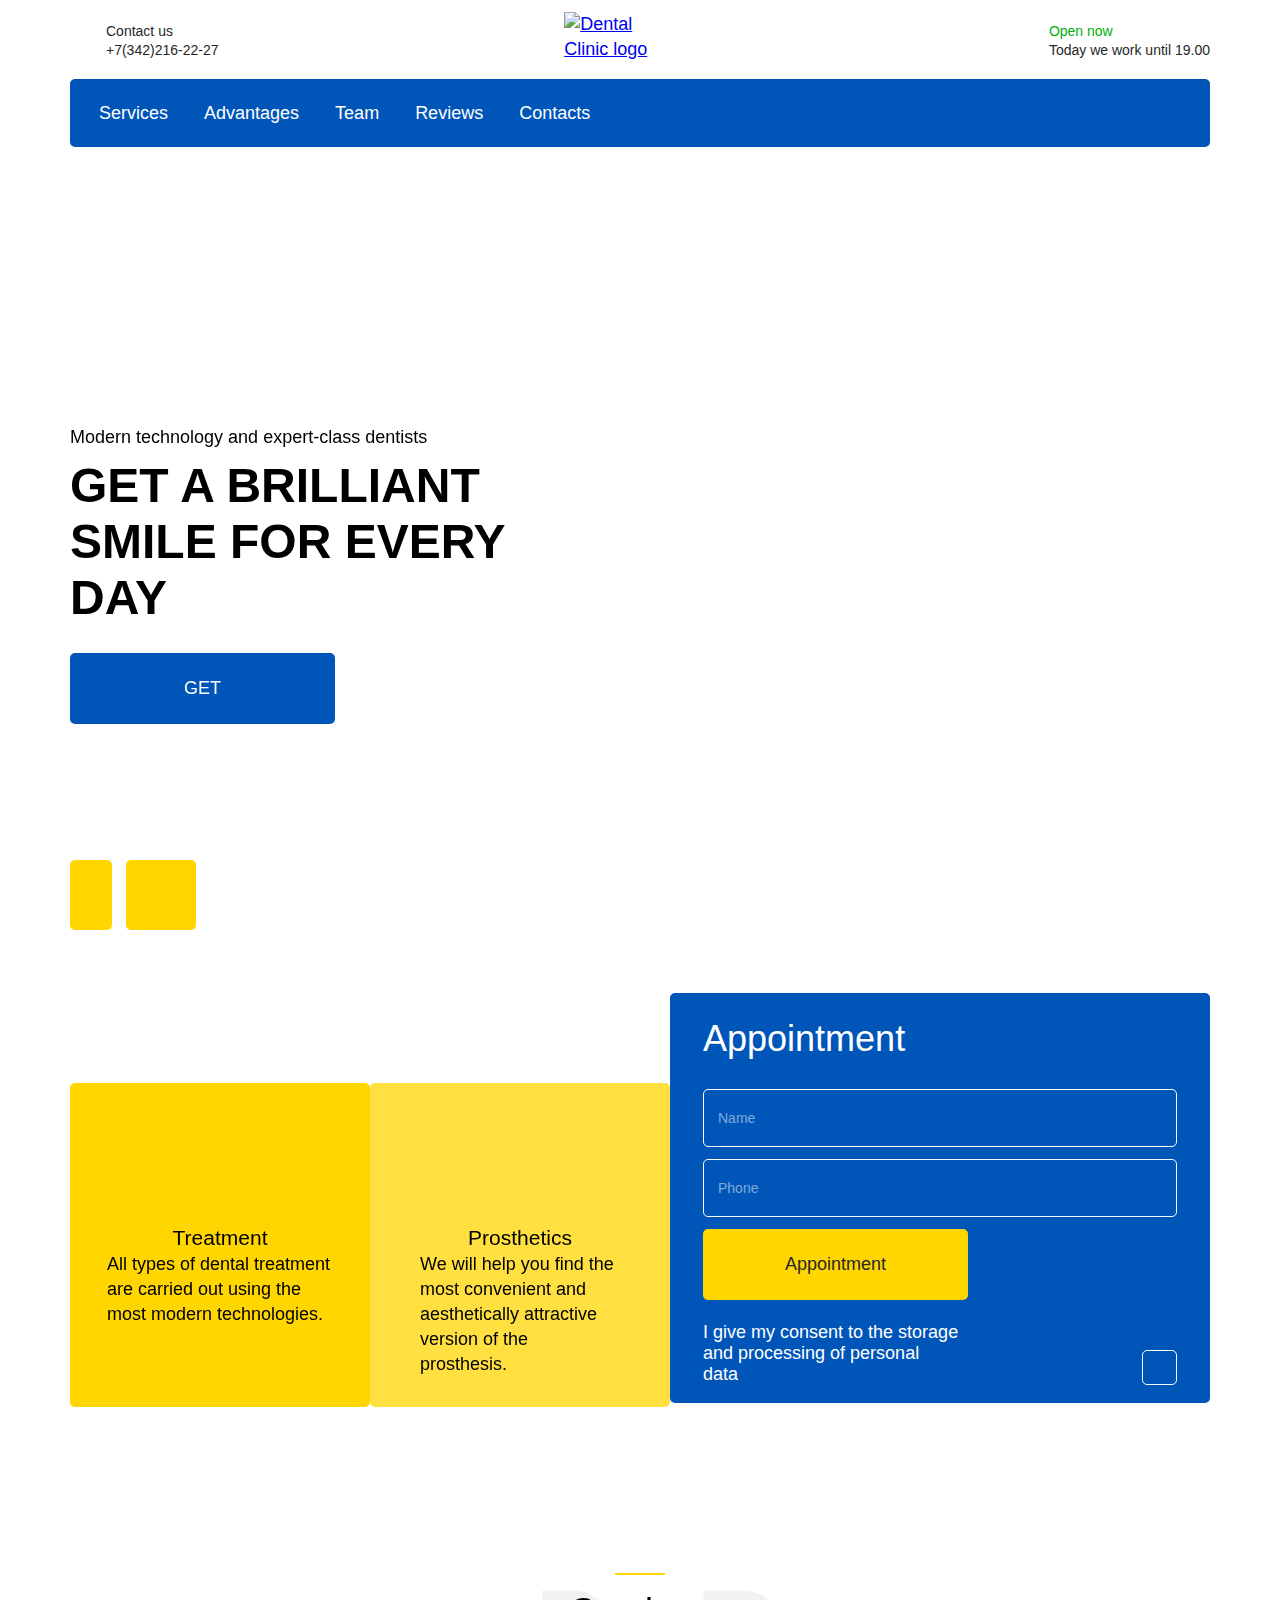
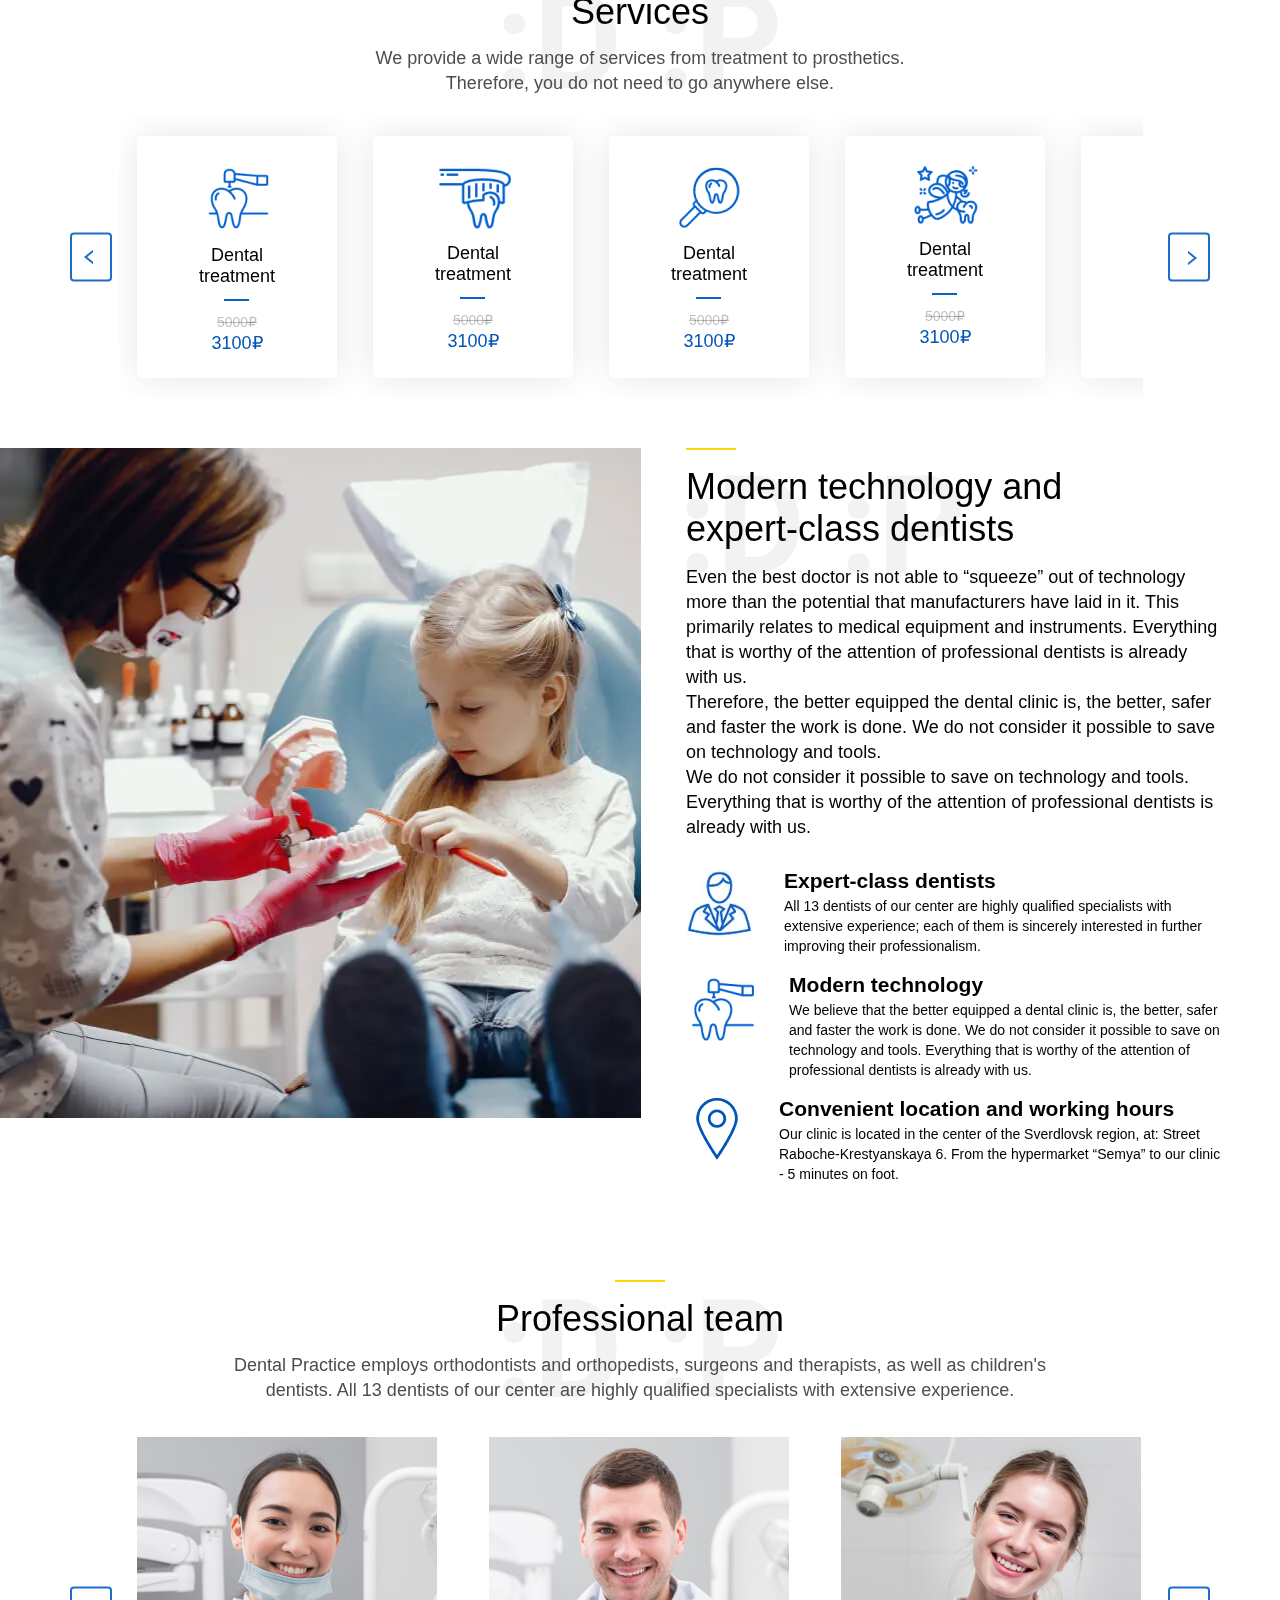
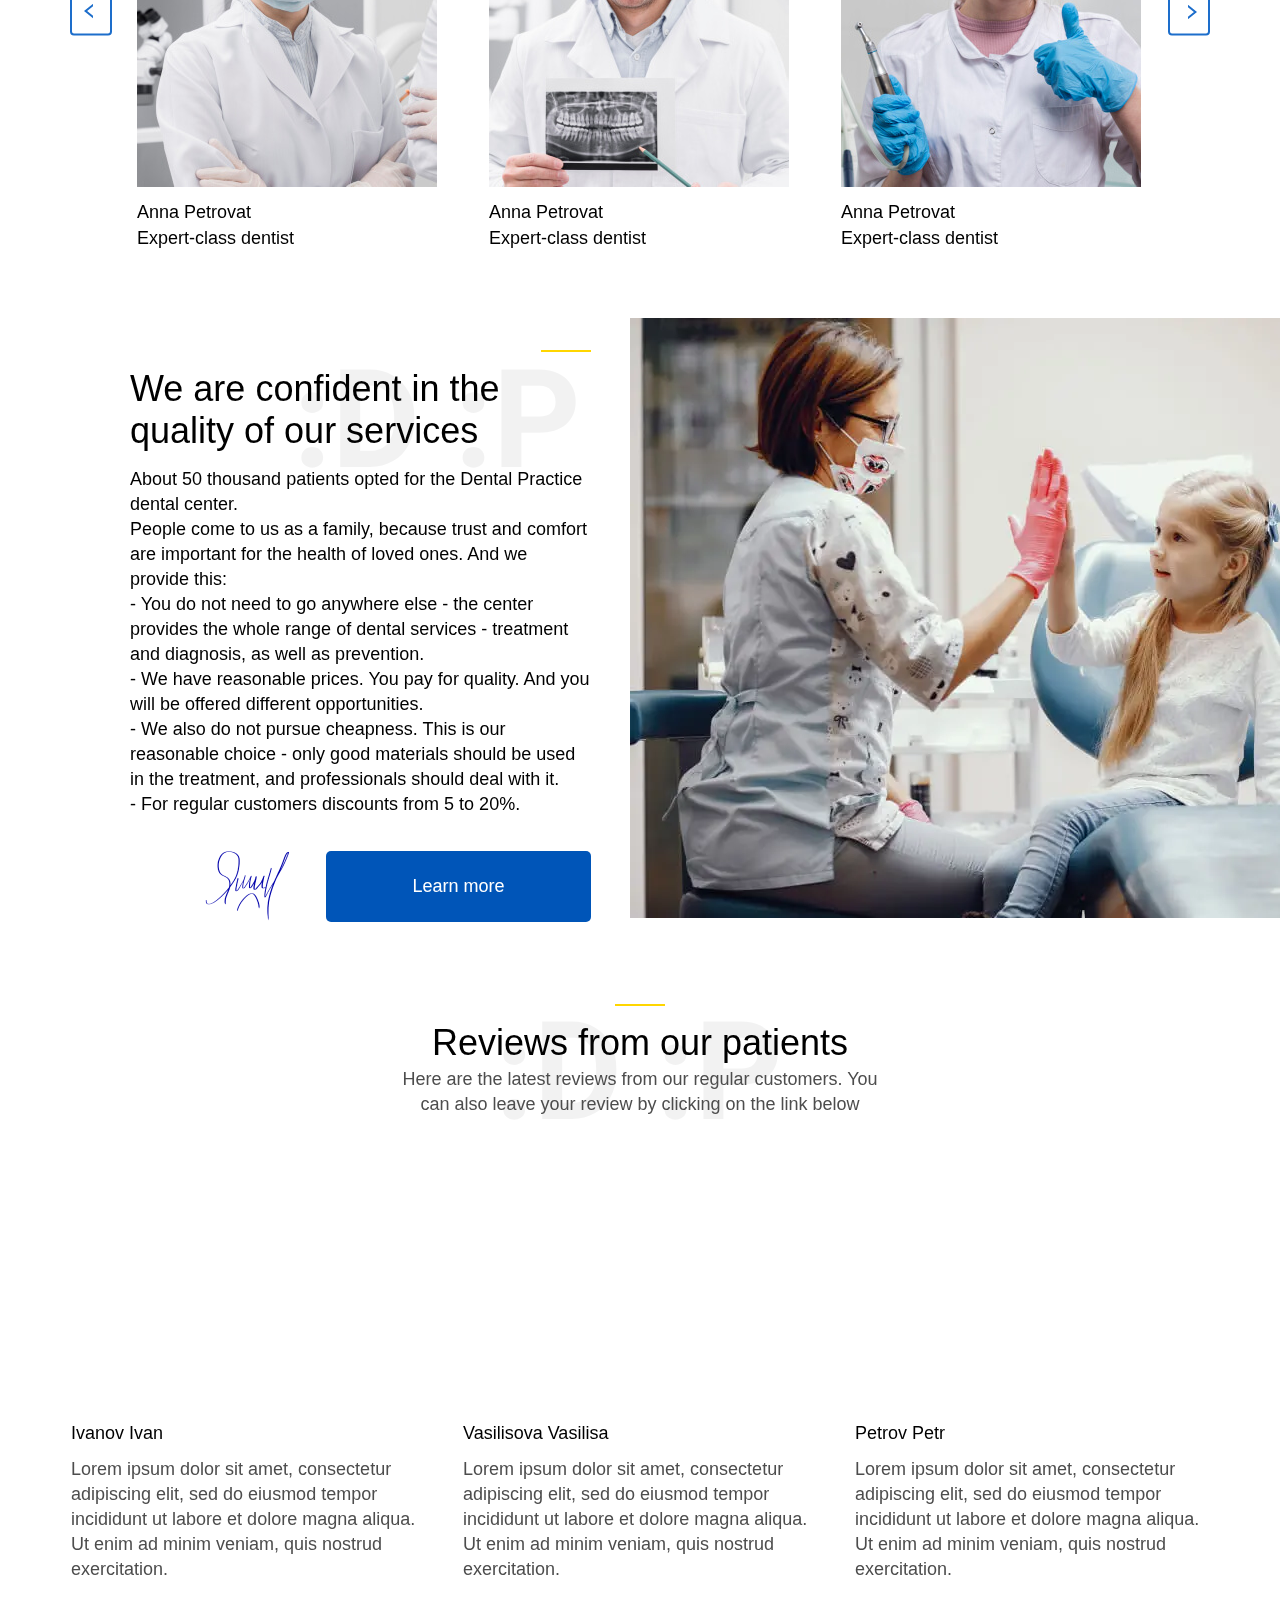
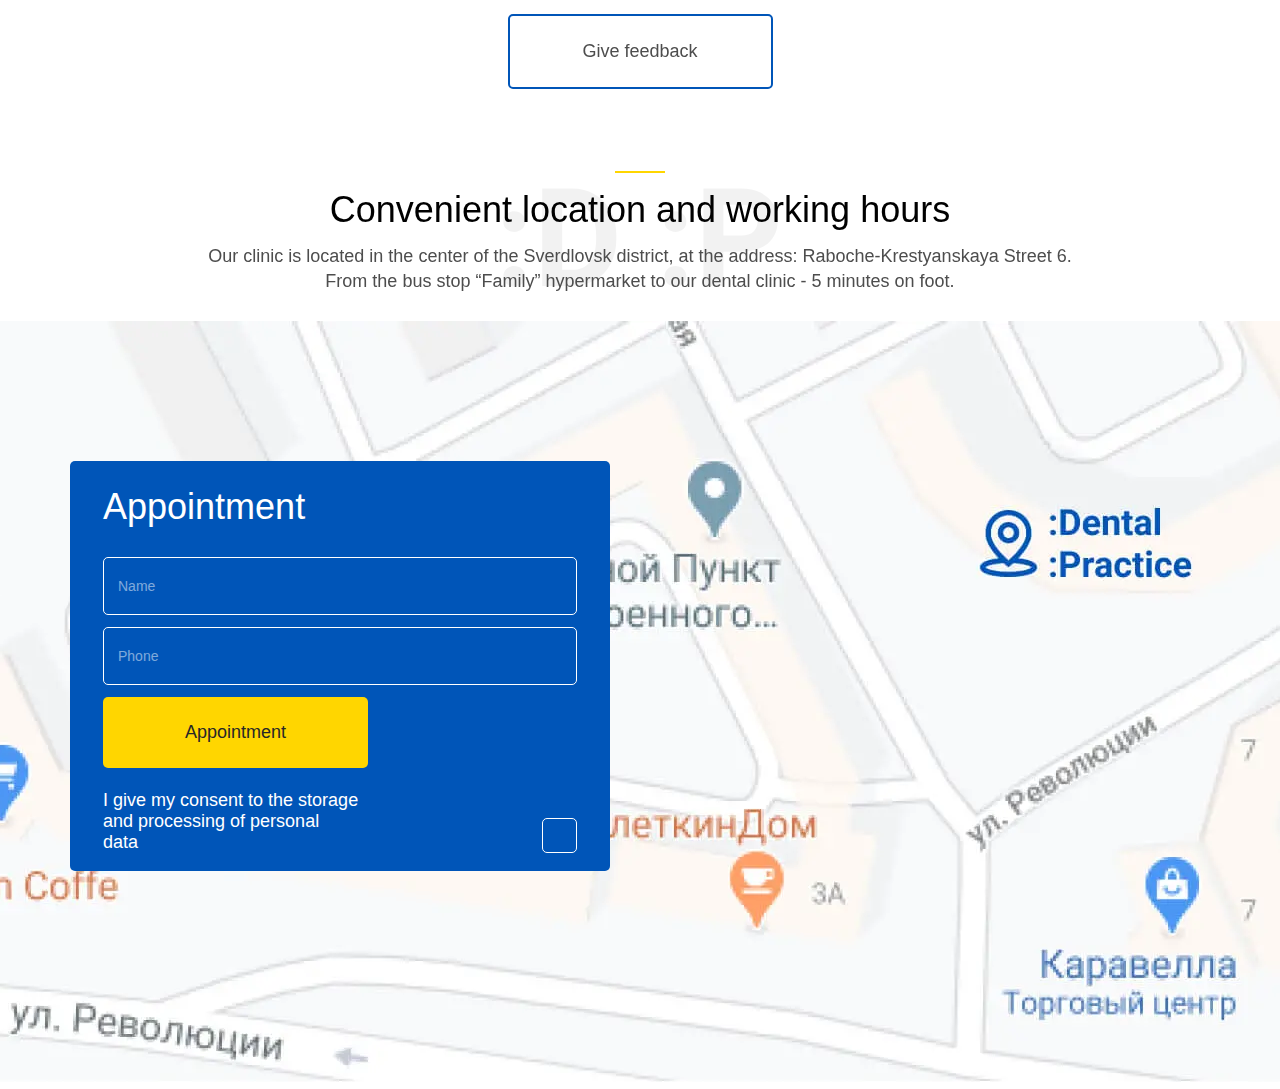
==== commit 061f5a17: "Make location section responsive" ====
--- a/index.html
+++ b/index.html
@@ -332,6 +332,46 @@
         <a class="button button--feedback reviews__button" href="#">Give feedback</a>
       </div>
     </section>
+
+    <section class="location">
+      <div class="container container--big location__container">
+        <div class="container location__container-inner">
+          <h2 class="location__heading">Convenient location and working hours</h2>
+          <p class="location__text">Our clinic is located in the center of the Sverdlovsk district, at the address: Raboche-Krestyanskaya Street 6. From the bus stop “Family” hypermarket to our dental clinic - 5 minutes on foot.</p>
+          <form class="appointment__form location__form" action="https://echo.htmlacademy.ru" method="GET">
+            <h3 class="appointment__form-heading">Appointment</h3>
+            <label class="visually-hidden" for="name-input">Your name</label>
+            <input class="appointment__form-input" type="text" id="name-input" placeholder="Name" name="Name" spellcheck="false" required>
+
+            <label class="visually-hidden" for="name-input">Your phone number</label>
+            <input class="appointment__form-input" type="tel" id="phone-input" placeholder="Phone" name="Phone" spellcheck="false" title="Write maximum 5 numbers" pattern="[0-9]{5,10}" required>
+
+            <label class="appointment__form-checkbox-span" for="checkbox-input-location" aria-label="Agreement">
+              <span class="appointment__form-span">I give my consent to the storage and processing of personal data</span>
+              <input class="visually-hidden appointment__form-checkbox" type="checkbox" id="checkbox-input-location" name="agreement" checked required>
+              <span class="appointment__form-checkbox-style"></span>
+            </label>
+
+            <button class="button button--yellow appointment__button" type="submit" aria-label="Appointment button">Appointment</button>
+          </form>
+        </div>
+        <a class="location__link" href="https://yandex.uz/maps/-/CCQ~MYegcA" target="_blank">
+          <picture>
+              <!-- max-width 375px webp -->
+              <source type="image/webp" media="(max-width:375px)" srcset="img/location-map-sm.webp 1x, img/location-map-sm@2x.webp 2x">
+              <!-- max-width 375px jpg -->
+              <source media="(max-width:375px)" srcset="img/location-map-sm.jpg 1x, img/@2xlocation-map-sm.jpg 2x">
+              <!-- max-width 1440px webp -->
+              <source type="image/webp" media="(max-width:1440px)" srcset="img/location-map-md.webp 1x, img/location-map-md@2x.webp 2x">
+              <!-- max-width 1440px jpg -->
+              <source media="(max-width:1440px)" srcset="img/location-map-md.jpg 1x, img/@2xlocation-map-md.jpg 2x">
+              <!-- default webp -->
+              <source type="image/webp" srcset="img/location-map.webp 1x, img/location-map@2x.webp">
+              <img class="location__link-img" src="img/location-map.jpg" alt="Dental Clinic location" srcset="img/location-map.jpg 1x, img/location-map@2x.jpg 2x" width="1920" height="761">
+            </picture>
+        </a>
+      </div>
+    </section>
   </main>
 
   <script src="js/main.js"></script>
--- a/css/main.css
+++ b/css/main.css
@@ -1347,6 +1347,7 @@
   background-size: 24px 17px;
   background-position: center center;
   background-repeat: no-repeat;
+  cursor: pointer;
 }
 
 .appointment__form-checkbox:checked + .appointment__form-checkbox-style {
@@ -2534,4 +2535,128 @@
     margin-right: 0;
   }
 }
+
+.location__container {
+  position: relative;
+  z-index: 1;
+  padding-left: 0;
+  padding-right: 0;
+  padding-top: 10px;
+  background-image: url("../../img/section-logo.svg");
+  background-repeat: no-repeat;
+  background-size: 275px auto;
+  background-position: top 27px center;
+}
+
+.location__heading::before {
+  display: block;
+  width: 50px;
+  height: 2px;
+  background-color: #FFD600;
+  content: "";
+  margin-bottom: 16px;
+}
+
+.location__heading {
+  display: -webkit-box;
+  display: -ms-flexbox;
+  display: flex;
+  -webkit-box-orient: vertical;
+  -webkit-box-direction: normal;
+      -ms-flex-direction: column;
+          flex-direction: column;
+  -webkit-box-align: center;
+      -ms-flex-align: center;
+          align-items: center;
+  -webkit-box-pack: center;
+      -ms-flex-pack: center;
+          justify-content: center;
+  font-weight: 500;
+  font-size: 36px;
+  line-height: 42px;
+  margin-top: 0;
+  margin-bottom: 13px;
+}
+
+.location__text {
+  max-width: 879px;
+  margin: 0 auto 27px;
+  color: #4D4D4D;
+  text-align: center;
+  font-weight: 300;
+}
+
+.location__link-img {
+  width: 100%;
+  height: 761px;
+  -o-object-fit: cover;
+     object-fit: cover;
+  -o-object-position: center center;
+     object-position: center center;
+}
+
+.location__form {
+  position: absolute;
+  z-index: 5;
+  top: 300px;
+}
+
+@media only screen and (max-width: 800px) {
+  .location__container {
+    display: -webkit-box;
+    display: -ms-flexbox;
+    display: flex;
+    -webkit-box-orient: vertical;
+    -webkit-box-direction: normal;
+        -ms-flex-direction: column;
+            flex-direction: column;
+    -webkit-box-align: center;
+        -ms-flex-align: center;
+            align-items: center;
+    -webkit-box-pack: center;
+        -ms-flex-pack: center;
+            justify-content: center;
+    background-position: top 500px center;
+  }
+  .location__container-inner {
+    display: -webkit-box;
+    display: -ms-flexbox;
+    display: flex;
+    -webkit-box-orient: vertical;
+    -webkit-box-direction: normal;
+        -ms-flex-direction: column;
+            flex-direction: column;
+    -webkit-box-align: center;
+        -ms-flex-align: center;
+            align-items: center;
+    -webkit-box-pack: center;
+        -ms-flex-pack: center;
+            justify-content: center;
+    text-align: center;
+    padding-left: 0;
+    padding-right: 0;
+  }
+  .location__heading {
+    padding-left: 7px;
+    padding-right: 7px;
+  }
+  .location__text {
+    padding-left: 36px;
+    padding-right: 36px;
+  }
+  .location__link-img {
+    width: 800px;
+    height: auto;
+    -o-object-fit: cover;
+       object-fit: cover;
+  }
+  .location__form {
+    position: relative;
+    top: 0;
+    -webkit-box-ordinal-group: 0;
+        -ms-flex-order: -1;
+            order: -1;
+    margin-bottom: 70px;
+  }
+}
 /*# sourceMappingURL=main.css.map */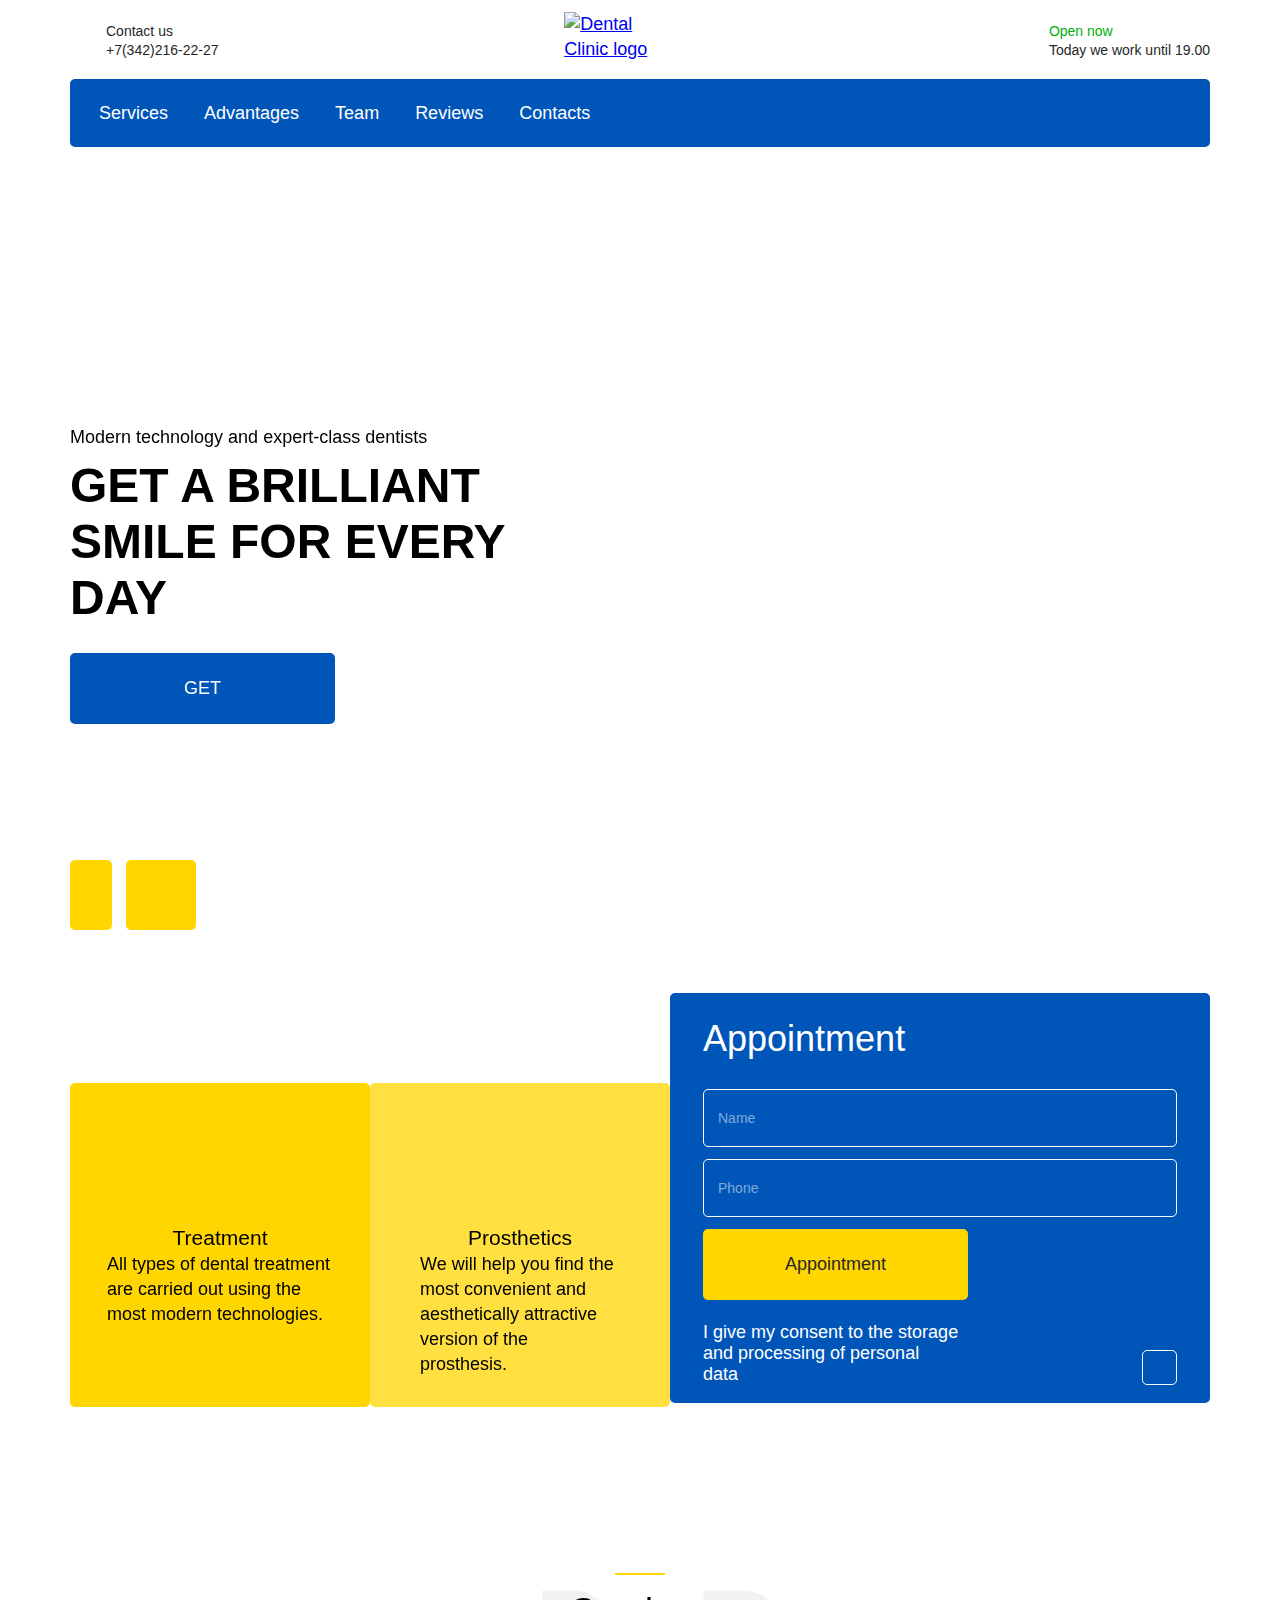
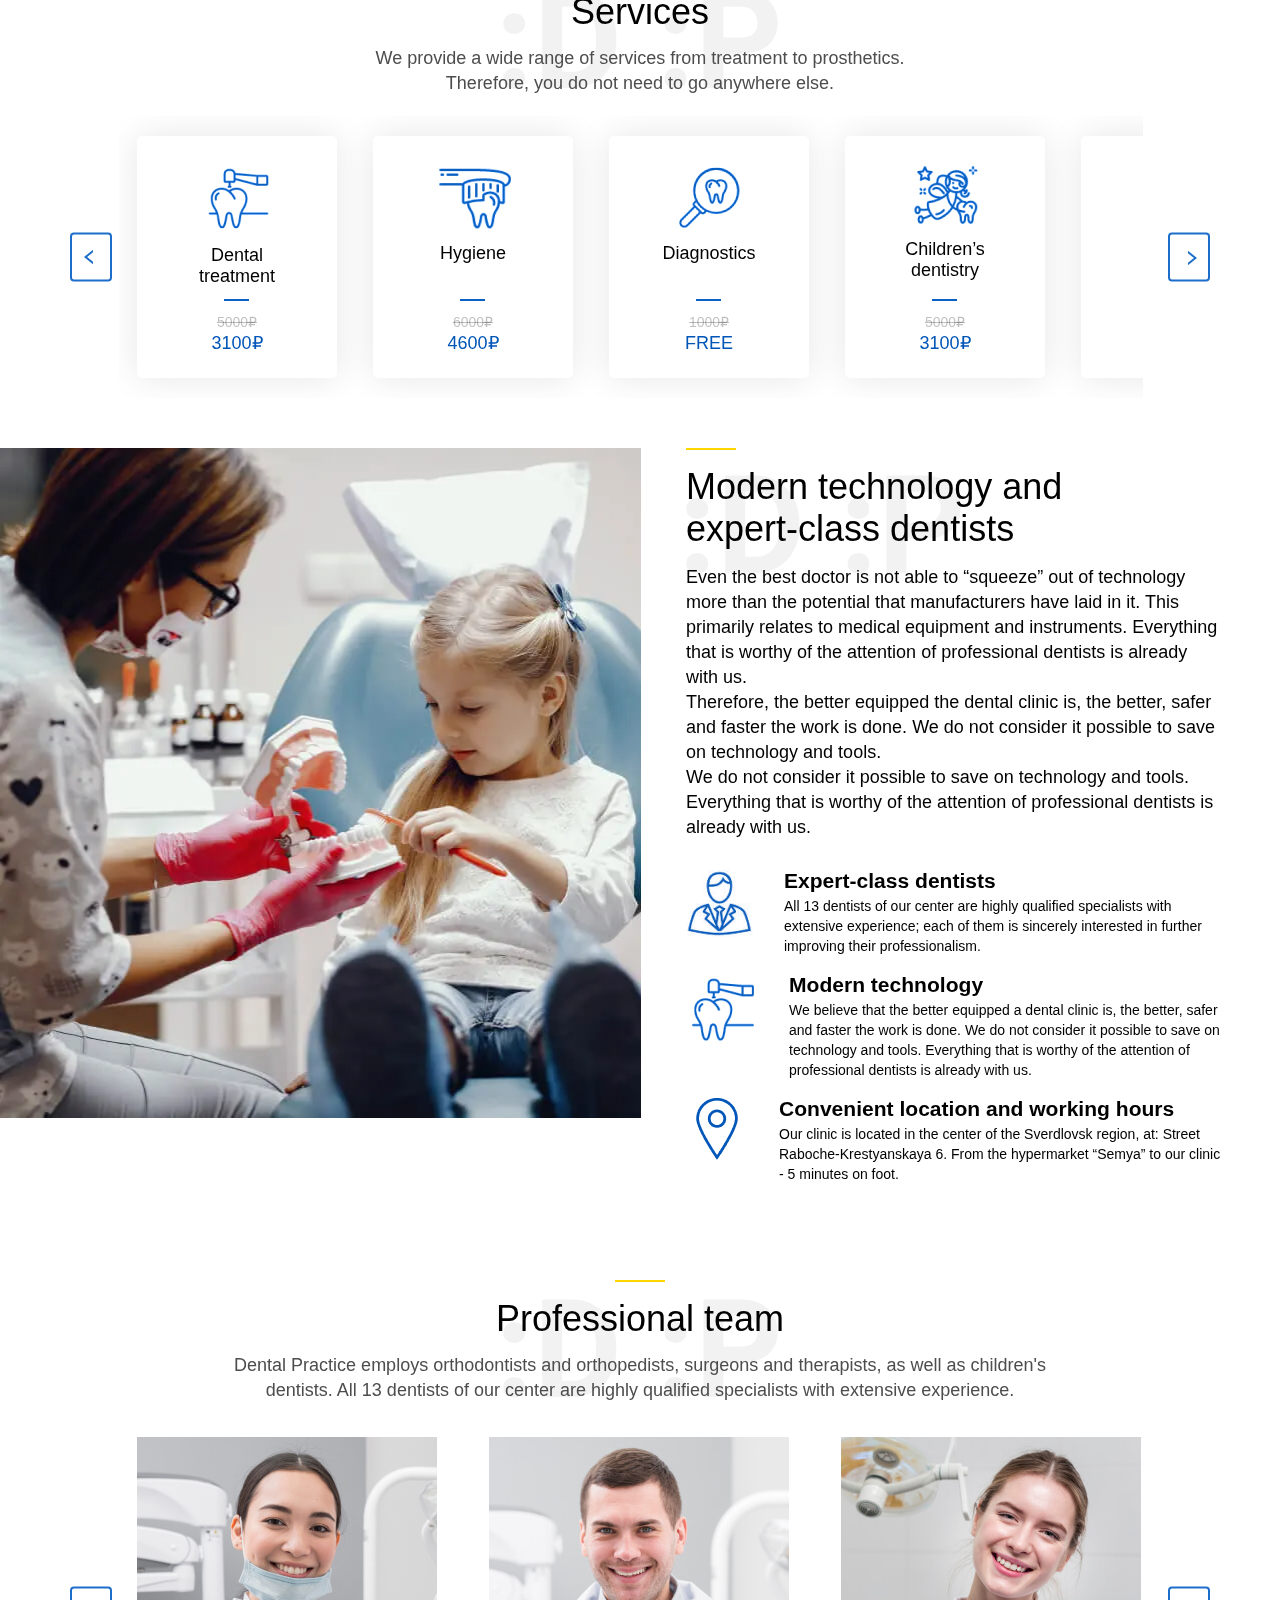
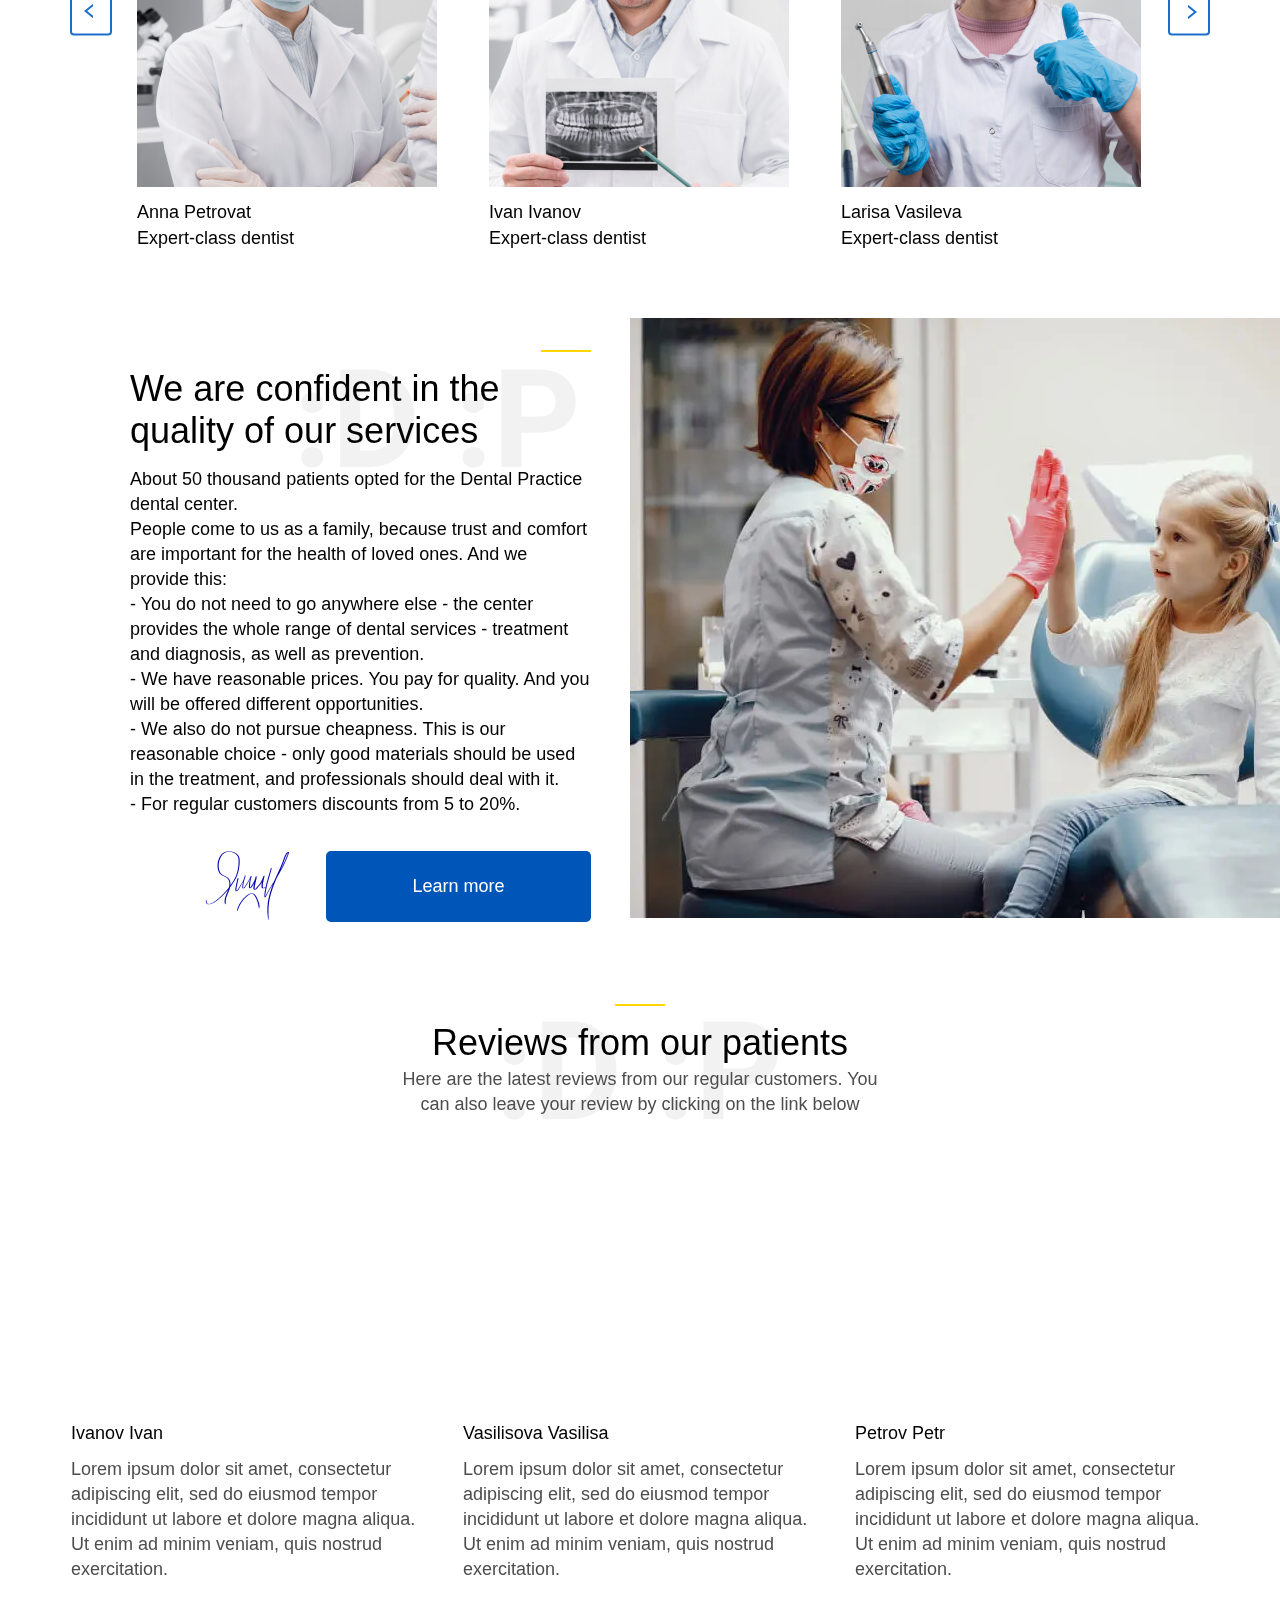
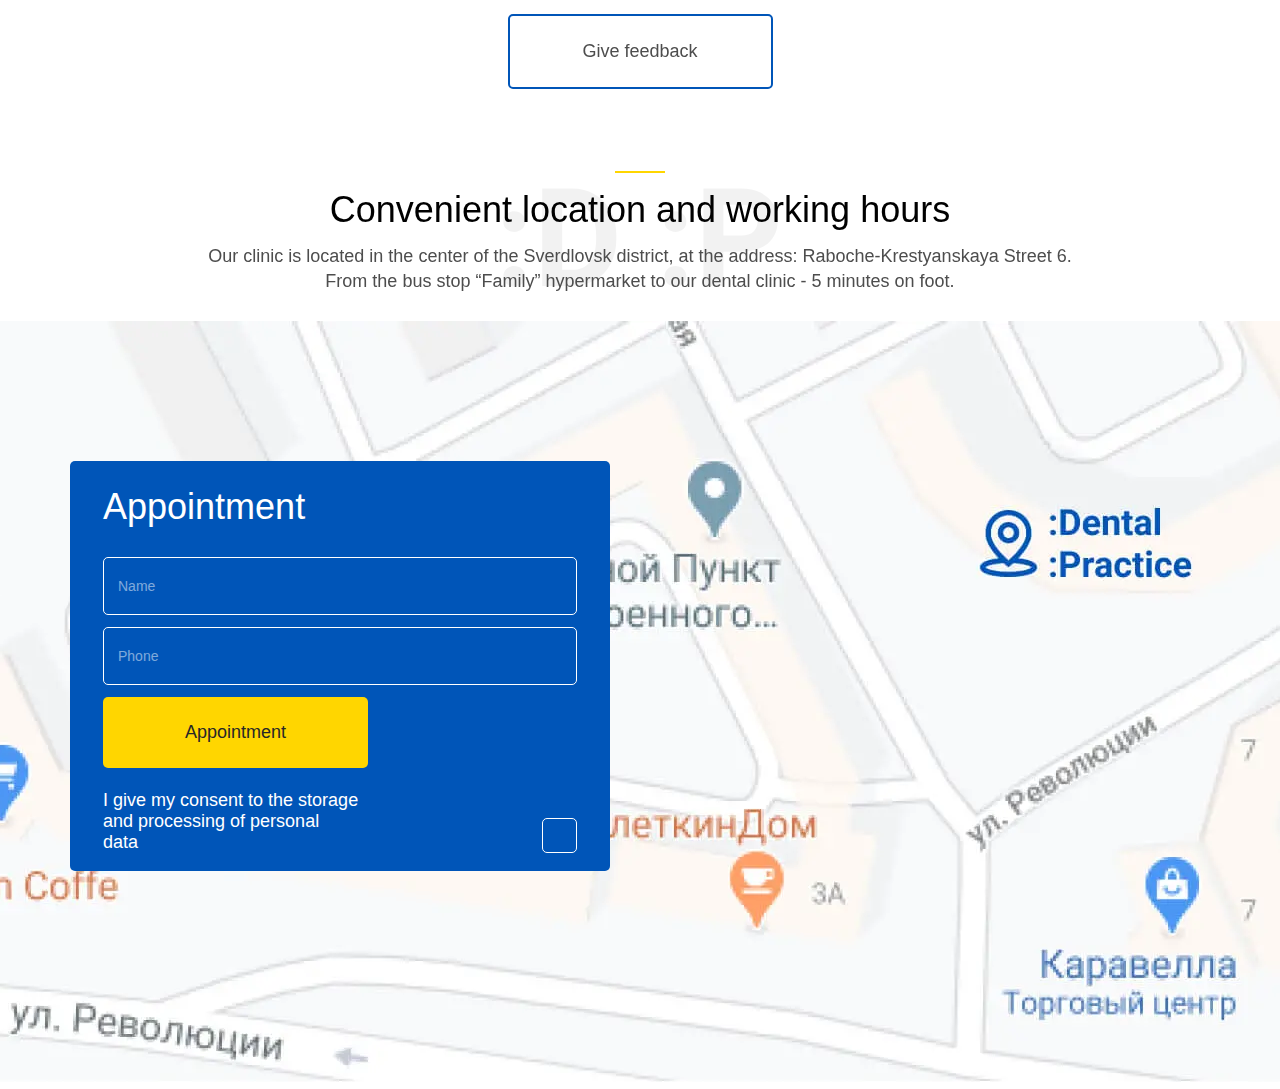
==== commit 4934ed81: "Validate codes" ====
--- a/index.html
+++ b/index.html
@@ -6,7 +6,7 @@
   <title>Dental Clinic</title>
   <link rel="stylesheet" href="css/main.css">
 </head>
-<body>
+<body class="body body--nojs">
   <h1 class="visually-hidden">Dental Clinic</h1>
   <header class="site-header">
     <div class="container site-header__container">
@@ -115,7 +115,7 @@
           <label class="visually-hidden" for="name-input">Your name</label>
           <input class="appointment__form-input" type="text" id="name-input" placeholder="Name" name="Name" spellcheck="false" required>
 
-          <label class="visually-hidden" for="name-input">Your phone number</label>
+          <label class="visually-hidden" for="phone-input">Your phone number</label>
           <input class="appointment__form-input" type="tel" id="phone-input" placeholder="Phone" name="Phone" spellcheck="false" title="Write maximum 5 numbers" pattern="[0-9]{5,10}" required>
 
           <label class="appointment__form-checkbox-span" for="checkbox-input" aria-label="Agreement">
@@ -144,21 +144,21 @@
               </div>
             </li>
             <li class="services__slider-list-item service">
-              <p class="service__name">Dental treatment</p>
-              <div class="service__price">
-                <s class="service__price-old">5000₽</s>
-                <span class="service__price-sale">3100₽</span>
-              </div>
-            </li>
-            <li class="services__slider-list-item service">
-              <p class="service__name">Dental treatment</p>
-              <div class="service__price">
-                <s class="service__price-old">5000₽</s>
-                <span class="service__price-sale">3100₽</span>
-              </div>
-            </li>
-            <li class="services__slider-list-item service">
-              <p class="service__name">Dental treatment</p>
+              <p class="service__name">Hygiene</p>
+              <div class="service__price">
+                <s class="service__price-old">6000₽</s>
+                <span class="service__price-sale">4600₽</span>
+              </div>
+            </li>
+            <li class="services__slider-list-item service">
+              <p class="service__name">Diagnostics</p>
+              <div class="service__price">
+                <s class="service__price-old">1000₽</s>
+                <span class="service__price-sale">FREE</span>
+              </div>
+            </li>
+            <li class="services__slider-list-item service">
+              <p class="service__name">Children’s dentistry</p>
               <div class="service__price">
                 <s class="service__price-old">5000₽</s>
                 <span class="service__price-sale">3100₽</span>
@@ -226,7 +226,7 @@
           <!-- max-width 1440px jpg -->
           <source media="(max-width:1440px)" srcset="img/advantages-lg.jpg 1x, img/advantages-lg@2x.jpg 2x">
           <!-- default webp -->
-          <source type="image/webp" srcset="img/advantages.webp 1x, img/advantages@2x.webp">
+          <source type="image/webp" srcset="img/advantages.webp 1x, img/advantages@2x.webp 2x">
           <!-- default jpg -->
           <img class="advantages__picture-img" src="img/advantages.jpg" alt="Dentist is looking girl's teeth" width="750" height="613" srcset="img/advantages.jpg 1x, img/advantages@2x.jpg 2x">
         </picture>
@@ -245,11 +245,11 @@
               <p class="team__item-job">Expert-class dentist</p>
             </li>
             <li class="team__slider-list-item team__item">
-              <p class="team__item-name">Anna Petrovat</p>
+              <p class="team__item-name">Ivan Ivanov</p>
               <p class="team__item-job">Expert-class dentist</p>
             </li>
             <li class="team__slider-list-item team__item">
-              <p class="team__item-name">Anna Petrovat</p>
+              <p class="team__item-name">Larisa Vasileva</p>
               <p class="team__item-job">Expert-class dentist</p>
             </li>
           </ul>
@@ -283,7 +283,7 @@
             </li>
           </ol>
           <div class="quality__signature-button">
-            <span class="quality__signature" aria-label="Signature of director of Dental Clinic"></span>
+            <span class="quality__signature"></span>
             <a class="button button--blue quality__button" href="#" aria-label="Learn more about quality of our services">Learn more</a>
           </div>
         </div>
@@ -301,7 +301,7 @@
           <!-- max-width 1440px jpg -->
           <source media="(max-width:1440px)" srcset="img/quality-lg.jpg 1x, img/quality-lg@2x.jpg 2x">
           <!-- default webp -->
-          <source type="image/webp" srcset="img/quality.webp 1x, img/quality@2x.webp">
+          <source type="image/webp" srcset="img/quality.webp 1x, img/quality@2x.webp 2x">
           <!-- default jpg -->
           <img class="quality__picture-img" src="img/quality.jpg" alt="Dentist is looking girl's teeth" width="750" height="613" srcset="img/quality.jpg 1x, img/quality@2x.jpg 2x">
         </picture>
@@ -340,11 +340,11 @@
           <p class="location__text">Our clinic is located in the center of the Sverdlovsk district, at the address: Raboche-Krestyanskaya Street 6. From the bus stop “Family” hypermarket to our dental clinic - 5 minutes on foot.</p>
           <form class="appointment__form location__form" action="https://echo.htmlacademy.ru" method="GET">
             <h3 class="appointment__form-heading">Appointment</h3>
-            <label class="visually-hidden" for="name-input">Your name</label>
-            <input class="appointment__form-input" type="text" id="name-input" placeholder="Name" name="Name" spellcheck="false" required>
-
-            <label class="visually-hidden" for="name-input">Your phone number</label>
-            <input class="appointment__form-input" type="tel" id="phone-input" placeholder="Phone" name="Phone" spellcheck="false" title="Write maximum 5 numbers" pattern="[0-9]{5,10}" required>
+            <label class="visually-hidden" for="name-input-location">Your name</label>
+            <input class="appointment__form-input" type="text" id="name-input-location" placeholder="Name" name="Name" spellcheck="false" required>
+
+            <label class="visually-hidden" for="phone-input-location">Your phone number</label>
+            <input class="appointment__form-input" type="tel" id="phone-input-location" placeholder="Phone" name="Phone" spellcheck="false" title="Write maximum 5 numbers" pattern="[0-9]{5,10}" required>
 
             <label class="appointment__form-checkbox-span" for="checkbox-input-location" aria-label="Agreement">
               <span class="appointment__form-span">I give my consent to the storage and processing of personal data</span>
@@ -366,7 +366,7 @@
               <!-- max-width 1440px jpg -->
               <source media="(max-width:1440px)" srcset="img/location-map-md.jpg 1x, img/@2xlocation-map-md.jpg 2x">
               <!-- default webp -->
-              <source type="image/webp" srcset="img/location-map.webp 1x, img/location-map@2x.webp">
+              <source type="image/webp" srcset="img/location-map.webp 1x, img/location-map@2x.webp 2x">
               <img class="location__link-img" src="img/location-map.jpg" alt="Dental Clinic location" srcset="img/location-map.jpg 1x, img/location-map@2x.jpg 2x" width="1920" height="761">
             </picture>
         </a>
--- a/css/main.css
+++ b/css/main.css
@@ -1,9 +1,9 @@
 /*! normalize.css v8.0.1 | MIT License | github.com/necolas/normalize.css */
-/* Document
+/* Document
    ========================================================================== */
-/**
- * 1. Correct the line height in all browsers.
- * 2. Prevent adjustments of font size after orientation changes in iOS.
+/**
+ * 1. Correct the line height in all browsers.
+ * 2. Prevent adjustments of font size after orientation changes in iOS.
  */
 html {
   line-height: 1.15;
@@ -12,36 +12,36 @@
   /* 2 */
 }
 
-/* Sections
+/* Sections
    ========================================================================== */
-/**
- * Remove the margin in all browsers.
+/**
+ * Remove the margin in all browsers.
  */
 body {
   margin: 0;
 }
 
-/**
- * Render the `main` element consistently in IE.
+/**
+ * Render the `main` element consistently in IE.
  */
 main {
   display: block;
 }
 
-/**
- * Correct the font size and margin on `h1` elements within `section` and
- * `article` contexts in Chrome, Firefox, and Safari.
+/**
+ * Correct the font size and margin on `h1` elements within `section` and
+ * `article` contexts in Chrome, Firefox, and Safari.
  */
 h1 {
   font-size: 2em;
   margin: 0.67em 0;
 }
 
-/* Grouping content
+/* Grouping content
    ========================================================================== */
-/**
- * 1. Add the correct box sizing in Firefox.
- * 2. Show the overflow in Edge and IE.
+/**
+ * 1. Add the correct box sizing in Firefox.
+ * 2. Show the overflow in Edge and IE.
  */
 hr {
   -webkit-box-sizing: content-box;
@@ -53,9 +53,9 @@
   /* 2 */
 }
 
-/**
- * 1. Correct the inheritance and scaling of font size in all browsers.
- * 2. Correct the odd `em` font sizing in all browsers.
+/**
+ * 1. Correct the inheritance and scaling of font size in all browsers.
+ * 2. Correct the odd `em` font sizing in all browsers.
  */
 pre {
   font-family: monospace, monospace;
@@ -64,18 +64,18 @@
   /* 2 */
 }
 
-/* Text-level semantics
+/* Text-level semantics
    ========================================================================== */
-/**
- * Remove the gray background on active links in IE 10.
+/**
+ * Remove the gray background on active links in IE 10.
  */
 a {
   background-color: transparent;
 }
 
-/**
- * 1. Remove the bottom border in Chrome 57-
- * 2. Add the correct text decoration in Chrome, Edge, IE, Opera, and Safari.
+/**
+ * 1. Remove the bottom border in Chrome 57-
+ * 2. Add the correct text decoration in Chrome, Edge, IE, Opera, and Safari.
  */
 abbr[title] {
   border-bottom: none;
@@ -87,17 +87,17 @@
   /* 2 */
 }
 
-/**
- * Add the correct font weight in Chrome, Edge, and Safari.
+/**
+ * Add the correct font weight in Chrome, Edge, and Safari.
  */
 b,
 strong {
   font-weight: bolder;
 }
 
-/**
- * 1. Correct the inheritance and scaling of font size in all browsers.
- * 2. Correct the odd `em` font sizing in all browsers.
+/**
+ * 1. Correct the inheritance and scaling of font size in all browsers.
+ * 2. Correct the odd `em` font sizing in all browsers.
  */
 code,
 kbd,
@@ -108,16 +108,16 @@
   /* 2 */
 }
 
-/**
- * Add the correct font size in all browsers.
+/**
+ * Add the correct font size in all browsers.
  */
 small {
   font-size: 80%;
 }
 
-/**
- * Prevent `sub` and `sup` elements from affecting the line height in
- * all browsers.
+/**
+ * Prevent `sub` and `sup` elements from affecting the line height in
+ * all browsers.
  */
 sub,
 sup {
@@ -135,20 +135,20 @@
   top: -0.5em;
 }
 
-/* Embedded content
+/* Embedded content
    ========================================================================== */
-/**
- * Remove the border on images inside links in IE 10.
+/**
+ * Remove the border on images inside links in IE 10.
  */
 img {
   border-style: none;
 }
 
-/* Forms
+/* Forms
    ========================================================================== */
-/**
- * 1. Change the font styles in all browsers.
- * 2. Remove the margin in Firefox and Safari.
+/**
+ * 1. Change the font styles in all browsers.
+ * 2. Remove the margin in Firefox and Safari.
  */
 button,
 input,
@@ -165,9 +165,9 @@
   /* 2 */
 }
 
-/**
- * Show the overflow in IE.
- * 1. Show the overflow in Edge.
+/**
+ * Show the overflow in IE.
+ * 1. Show the overflow in Edge.
  */
 button,
 input {
@@ -175,9 +175,9 @@
   overflow: visible;
 }
 
-/**
- * Remove the inheritance of text transform in Edge, Firefox, and IE.
- * 1. Remove the inheritance of text transform in Firefox.
+/**
+ * Remove the inheritance of text transform in Edge, Firefox, and IE.
+ * 1. Remove the inheritance of text transform in Firefox.
  */
 button,
 select {
@@ -185,8 +185,8 @@
   text-transform: none;
 }
 
-/**
- * Correct the inability to style clickable types in iOS and Safari.
+/**
+ * Correct the inability to style clickable types in iOS and Safari.
  */
 button,
 [type="button"],
@@ -195,8 +195,8 @@
   -webkit-appearance: button;
 }
 
-/**
- * Remove the inner border and padding in Firefox.
+/**
+ * Remove the inner border and padding in Firefox.
  */
 button::-moz-focus-inner,
 [type="button"]::-moz-focus-inner,
@@ -206,8 +206,8 @@
   padding: 0;
 }
 
-/**
- * Restore the focus styles unset by the previous rule.
+/**
+ * Restore the focus styles unset by the previous rule.
  */
 button:-moz-focusring,
 [type="button"]:-moz-focusring,
@@ -216,18 +216,18 @@
   outline: 1px dotted ButtonText;
 }
 
-/**
- * Correct the padding in Firefox.
+/**
+ * Correct the padding in Firefox.
  */
 fieldset {
   padding: 0.35em 0.75em 0.625em;
 }
 
-/**
- * 1. Correct the text wrapping in Edge and IE.
- * 2. Correct the color inheritance from `fieldset` elements in IE.
- * 3. Remove the padding so developers are not caught out when they zero out
- *    `fieldset` elements in all browsers.
+/**
+ * 1. Correct the text wrapping in Edge and IE.
+ * 2. Correct the color inheritance from `fieldset` elements in IE.
+ * 3. Remove the padding so developers are not caught out when they zero out
+ *    `fieldset` elements in all browsers.
  */
 legend {
   -webkit-box-sizing: border-box;
@@ -245,23 +245,23 @@
   /* 1 */
 }
 
-/**
- * Add the correct vertical alignment in Chrome, Firefox, and Opera.
+/**
+ * Add the correct vertical alignment in Chrome, Firefox, and Opera.
  */
 progress {
   vertical-align: baseline;
 }
 
-/**
- * Remove the default vertical scrollbar in IE 10+.
+/**
+ * Remove the default vertical scrollbar in IE 10+.
  */
 textarea {
   overflow: auto;
 }
 
-/**
- * 1. Add the correct box sizing in IE 10.
- * 2. Remove the padding in IE 10.
+/**
+ * 1. Add the correct box sizing in IE 10.
+ * 2. Remove the padding in IE 10.
  */
 [type="checkbox"],
 [type="radio"] {
@@ -272,17 +272,17 @@
   /* 2 */
 }
 
-/**
- * Correct the cursor style of increment and decrement buttons in Chrome.
+/**
+ * Correct the cursor style of increment and decrement buttons in Chrome.
  */
 [type="number"]::-webkit-inner-spin-button,
 [type="number"]::-webkit-outer-spin-button {
   height: auto;
 }
 
-/**
- * 1. Correct the odd appearance in Chrome and Safari.
- * 2. Correct the outline style in Safari.
+/**
+ * 1. Correct the odd appearance in Chrome and Safari.
+ * 2. Correct the outline style in Safari.
  */
 [type="search"] {
   -webkit-appearance: textfield;
@@ -291,16 +291,16 @@
   /* 2 */
 }
 
-/**
- * Remove the inner padding in Chrome and Safari on macOS.
+/**
+ * Remove the inner padding in Chrome and Safari on macOS.
  */
 [type="search"]::-webkit-search-decoration {
   -webkit-appearance: none;
 }
 
-/**
- * 1. Correct the inability to style clickable types in iOS and Safari.
- * 2. Change font properties to `inherit` in Safari.
+/**
+ * 1. Correct the inability to style clickable types in iOS and Safari.
+ * 2. Change font properties to `inherit` in Safari.
  */
 ::-webkit-file-upload-button {
   -webkit-appearance: button;
@@ -309,33 +309,33 @@
   /* 2 */
 }
 
-/* Interactive
+/* Interactive
    ========================================================================== */
-/*
- * Add the correct display in Edge, IE 10+, and Firefox.
+/*
+ * Add the correct display in Edge, IE 10+, and Firefox.
  */
 details {
   display: block;
 }
 
-/*
- * Add the correct display in all browsers.
+/*
+ * Add the correct display in all browsers.
  */
 summary {
   display: list-item;
 }
 
-/* Misc
+/* Misc
    ========================================================================== */
-/**
- * Add the correct display in IE 10+.
+/**
+ * Add the correct display in IE 10+.
  */
 template {
   display: none;
 }
 
-/**
- * Add the correct display in IE 10.
+/**
+ * Add the correct display in IE 10.
  */
 [hidden] {
   display: none;
@@ -443,6 +443,12 @@
 @media only screen and (max-width: 1024px) {
   body {
     padding-top: 68px;
+  }
+}
+
+@media only screen and (max-width: 690px) {
+  .body--nojs {
+    padding-top: 0;
   }
 }
 
@@ -523,11 +529,11 @@
   color: #4D4D4D;
   background-color: #ffffff;
   text-transform: none;
-  -webkit-transition: background-color 0.3s ease,- color 0.3s ease,+  -webkit-transition: background-color 0.3s ease,
+ color 0.3s ease,
  opacity 0.3s ease;
-  transition: background-color 0.3s ease,- color 0.3s ease,+  transition: background-color 0.3s ease,
+ color 0.3s ease,
  opacity 0.3s ease;
 }
 
@@ -553,14 +559,14 @@
   background-repeat: no-repeat;
   background-size: 15px 34px;
   background-position: center center;
-  -webkit-transition: opacity 0.3s ease,+  -webkit-transition: opacity 0.3s ease,
  -webkit-box-shadow 0.3s ease;
-  transition: opacity 0.3s ease,+  transition: opacity 0.3s ease,
  -webkit-box-shadow 0.3s ease;
-  transition: opacity 0.3s ease,+  transition: opacity 0.3s ease,
  box-shadow 0.3s ease;
-  transition: opacity 0.3s ease,- box-shadow 0.3s ease,+  transition: opacity 0.3s ease,
+ box-shadow 0.3s ease,
  -webkit-box-shadow 0.3s ease;
 }
 
@@ -707,6 +713,14 @@
   }
   .site-header__top {
     display: none;
+  }
+}
+
+@media only screen and (max-width: 690px) {
+  .body--nojs .site-header {
+    position: relative;
+    top: 0;
+    padding-bottom: 460px;
   }
 }
 
@@ -769,9 +783,9 @@
   text-decoration: none;
   color: #ffffff;
   line-height: 21px;
-  -webkit-transition: color 0.3s ease,+  -webkit-transition: color 0.3s ease,
  opacity 0.3s ease;
-  transition: color 0.3s ease,+  transition: color 0.3s ease,
  opacity 0.3s ease;
 }
 
@@ -914,9 +928,9 @@
     color: #FFD600;
     border: 1px solid #FFD600;
     text-transform: uppercase;
-    -webkit-transition: color 0.3s ease,+    -webkit-transition: color 0.3s ease,
  background-color 0.3s ease;
-    transition: color 0.3s ease,+    transition: color 0.3s ease,
  background-color 0.3s ease;
   }
   .sitenav--open .item:active .item__link {
@@ -966,22 +980,54 @@
   }
 }
 
-@media only screen and (max-width: 470px) {
+@media only screen and (max-width: 690px) {
   .sitenav--nojs .sitenav__list {
-    -webkit-box-orient: vertical;
-    -webkit-box-direction: normal;
-        -ms-flex-direction: column;
-            flex-direction: column;
+    display: block;
+    position: absolute;
+    z-index: 1;
+    left: 0;
+    top: 100%;
+    background-color: #0055B8;
+    width: 100%;
+    margin-left: 0;
+    text-align: center;
+    padding-bottom: 117px;
   }
   .sitenav--nojs .sitenav-social__links {
-    -webkit-box-orient: vertical;
-    -webkit-box-direction: normal;
-        -ms-flex-direction: column;
-            flex-direction: column;
-  }
-  .sitenav--nojs .sitenav-social__link:nth-of-type(2),
-  .sitenav--nojs .sitenav-social__link:nth-of-type(3) {
-    margin-left: 0;
+    width: 100%;
+    display: -webkit-box;
+    display: -ms-flexbox;
+    display: flex;
+    -webkit-box-pack: center;
+        -ms-flex-pack: center;
+            justify-content: center;
+    -webkit-box-align: center;
+        -ms-flex-align: center;
+            align-items: center;
+    position: absolute;
+    z-index: 2;
+    bottom: -436px;
+    left: 0;
+    background-color: #0055B8;
+  }
+  .sitenav--nojs .sitenav__item {
+    margin: 0;
+  }
+  .sitenav--nojs .item__link {
+    display: block;
+    padding-top: 23px;
+    padding-bottom: 23px;
+    color: #FFD600;
+    border: 1px solid #FFD600;
+    text-transform: uppercase;
+    -webkit-transition: color 0.3s ease,
+ background-color 0.3s ease;
+    transition: color 0.3s ease,
+ background-color 0.3s ease;
+  }
+  .sitenav--nojs .item:active .item__link {
+    color: #0055B8;
+    background-color: #FFD600;
   }
 }
 
@@ -1492,6 +1538,9 @@
   -webkit-box-align: center;
       -ms-flex-align: center;
           align-items: center;
+  -webkit-box-flex: 1;
+      -ms-flex-positive: 1;
+          flex-grow: 1;
   -ms-flex-negative: 0;
       flex-shrink: 0;
   padding: 28px 52px 24px;
@@ -1542,6 +1591,9 @@
 }
 
 .service__name {
+  -webkit-box-flex: 1;
+      -ms-flex-positive: 1;
+          flex-grow: 1;
   line-height: 21px;
   margin-top: 0;
   margin-bottom: 12px;
@@ -1580,12 +1632,13 @@
 .service__price-sale {
   line-height: 21px;
   color: #0055B8;
+  text-transform: uppercase;
 }
 
 @media only screen and (-webkit-min-device-pixel-ratio: 2), only screen and (min--moz-device-pixel-ratio: 2), only screen and (min-device-pixel-ratio: 2), only screen and (min-resolution: 192dpi), only screen and (min-resolution: 2dppx) {
   .services__slider-list-item:nth-child(1)::before {
     width: 138px;
-    height: 136x;
+    height: 136px;
     background-image: url("../../img/dental-treatment@2x.png");
   }
   .services__slider-list-item:nth-child(2)::before {
@@ -2645,7 +2698,7 @@
     padding-right: 36px;
   }
   .location__link-img {
-    width: 800px;
+    max-width: 800px;
     height: auto;
     -o-object-fit: cover;
        object-fit: cover;
